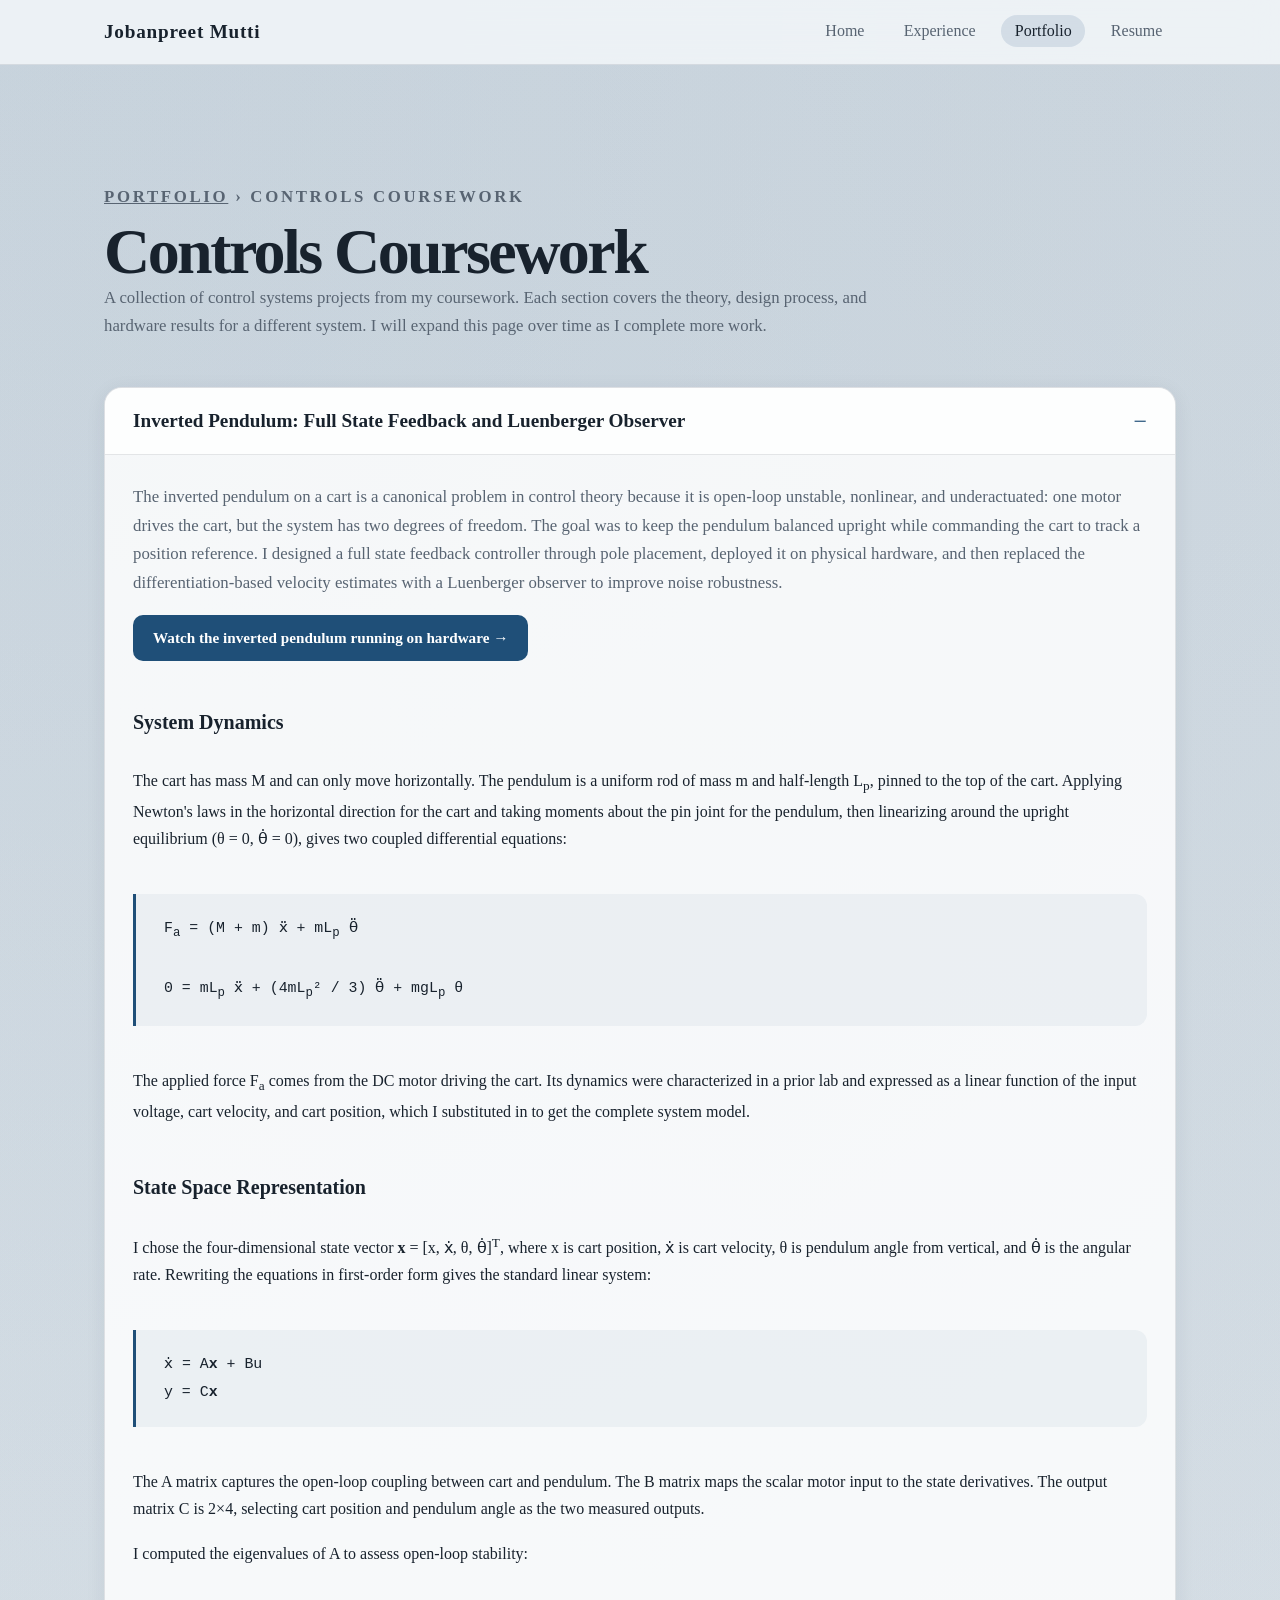
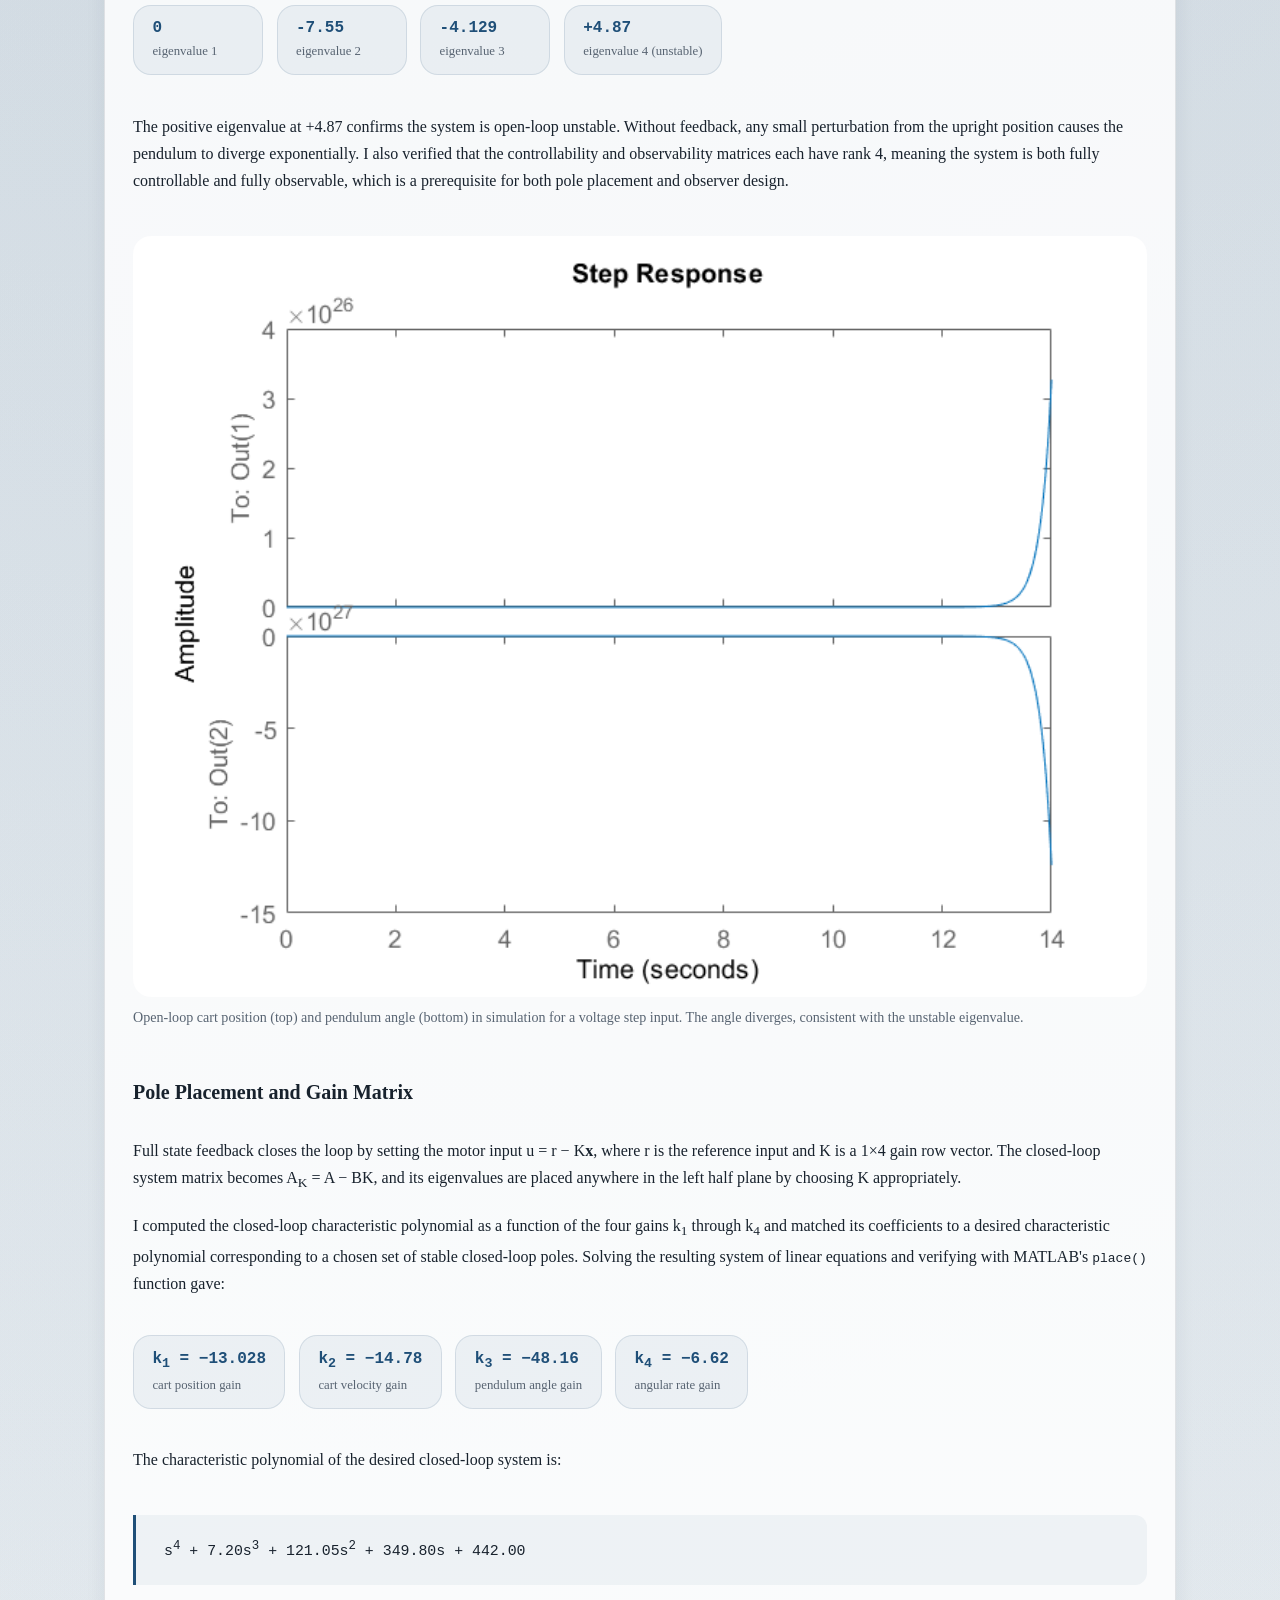
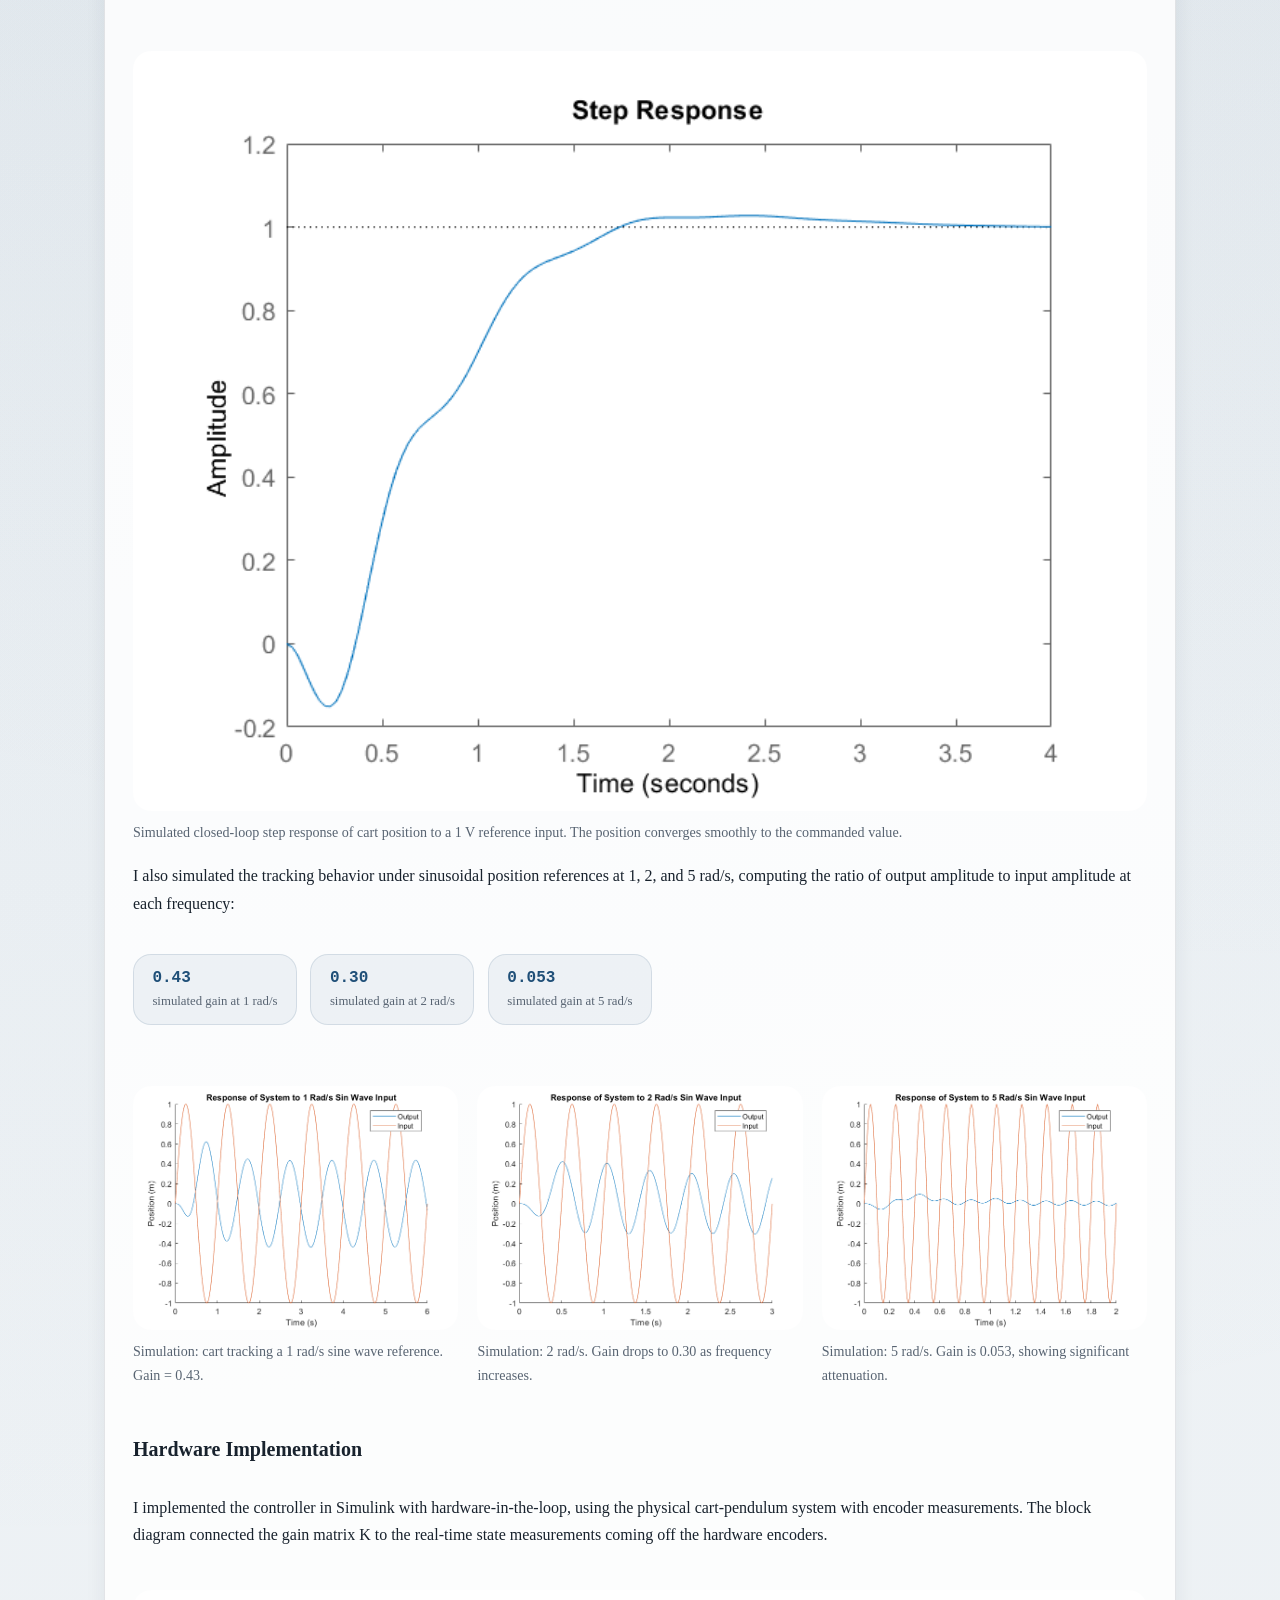
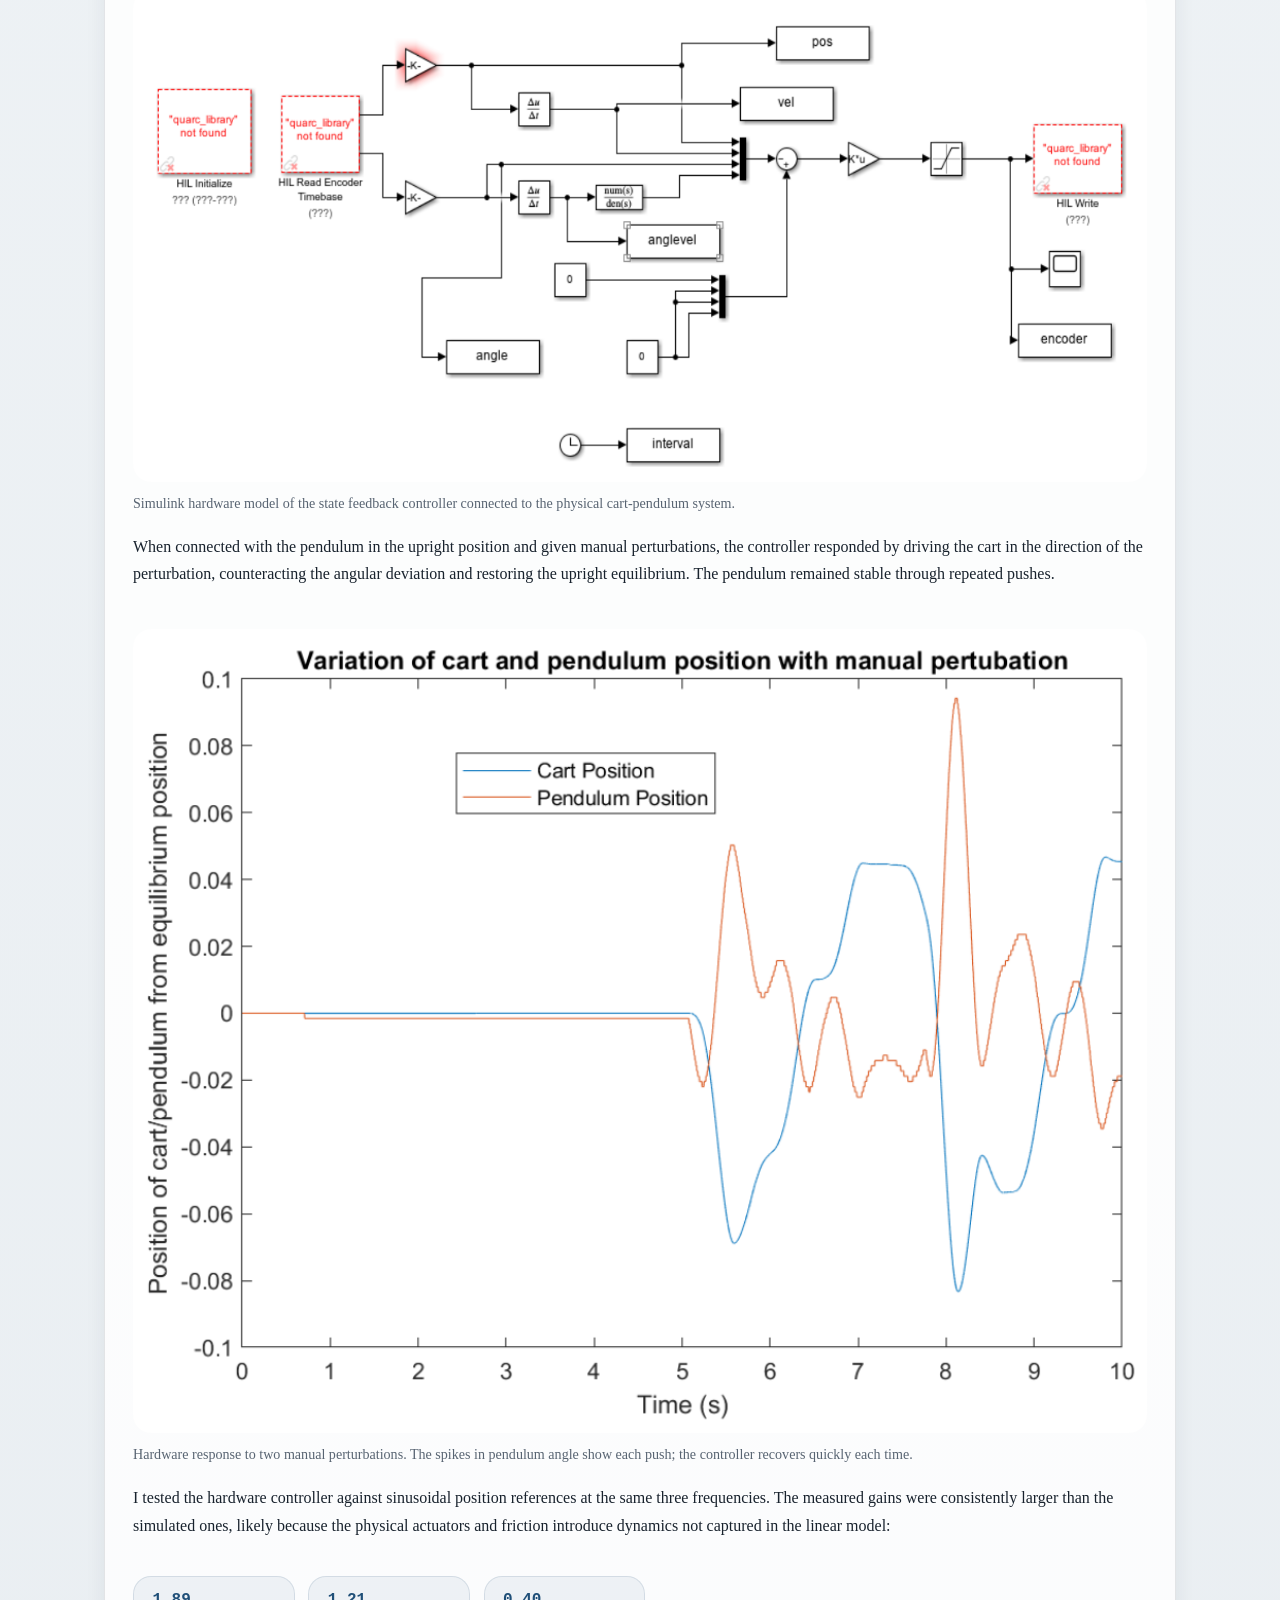
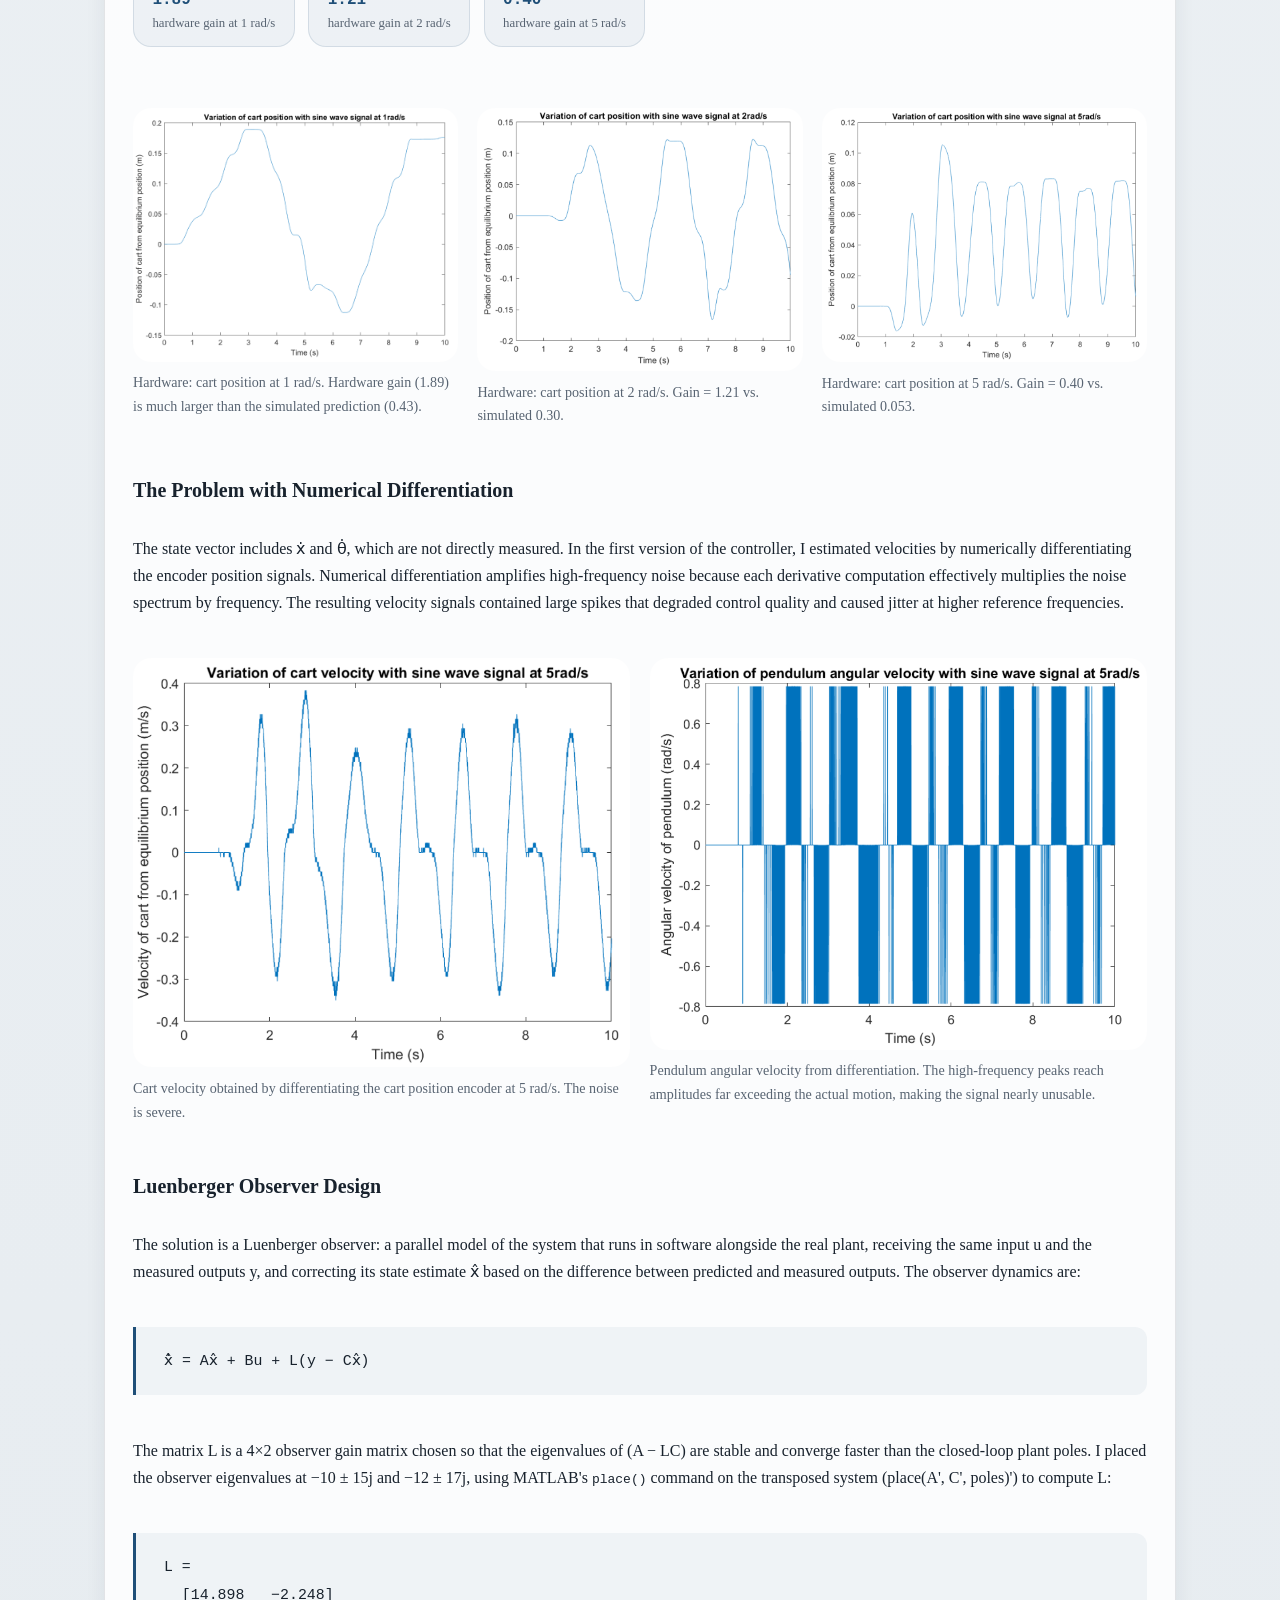
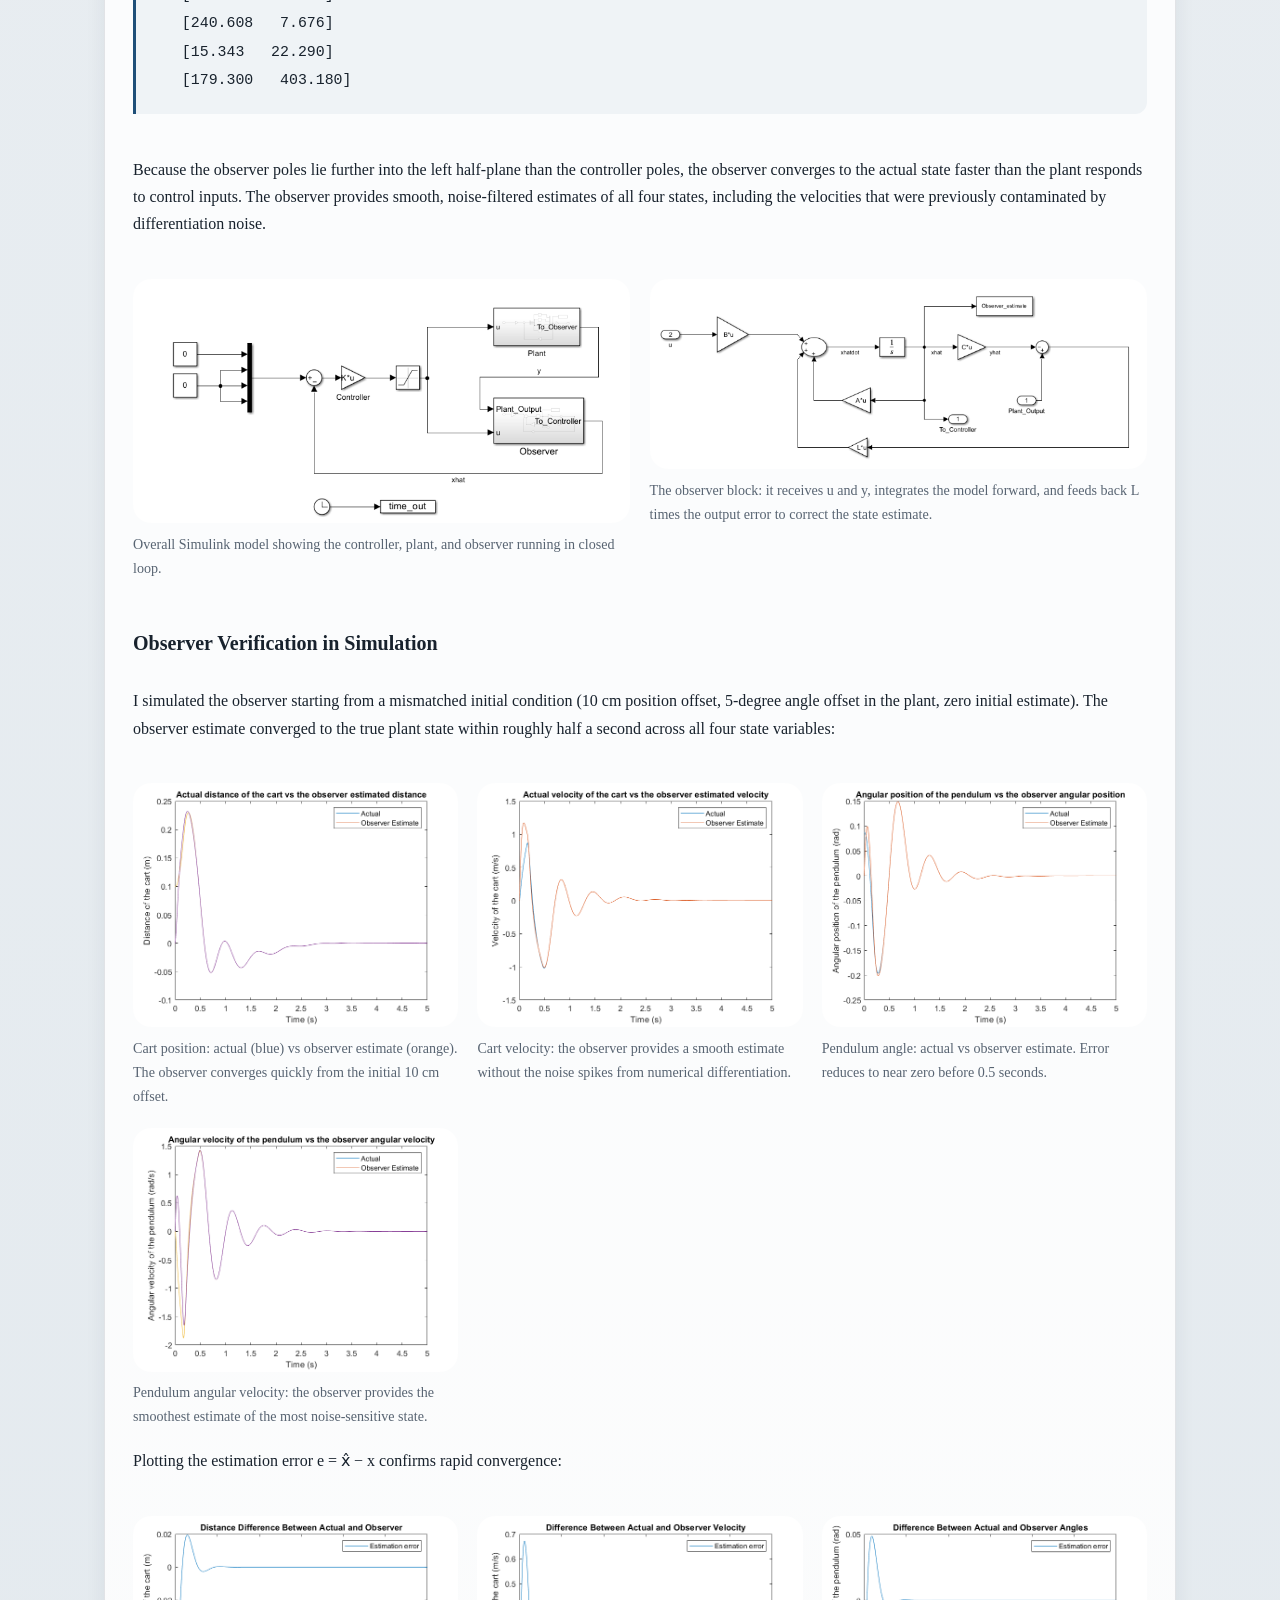
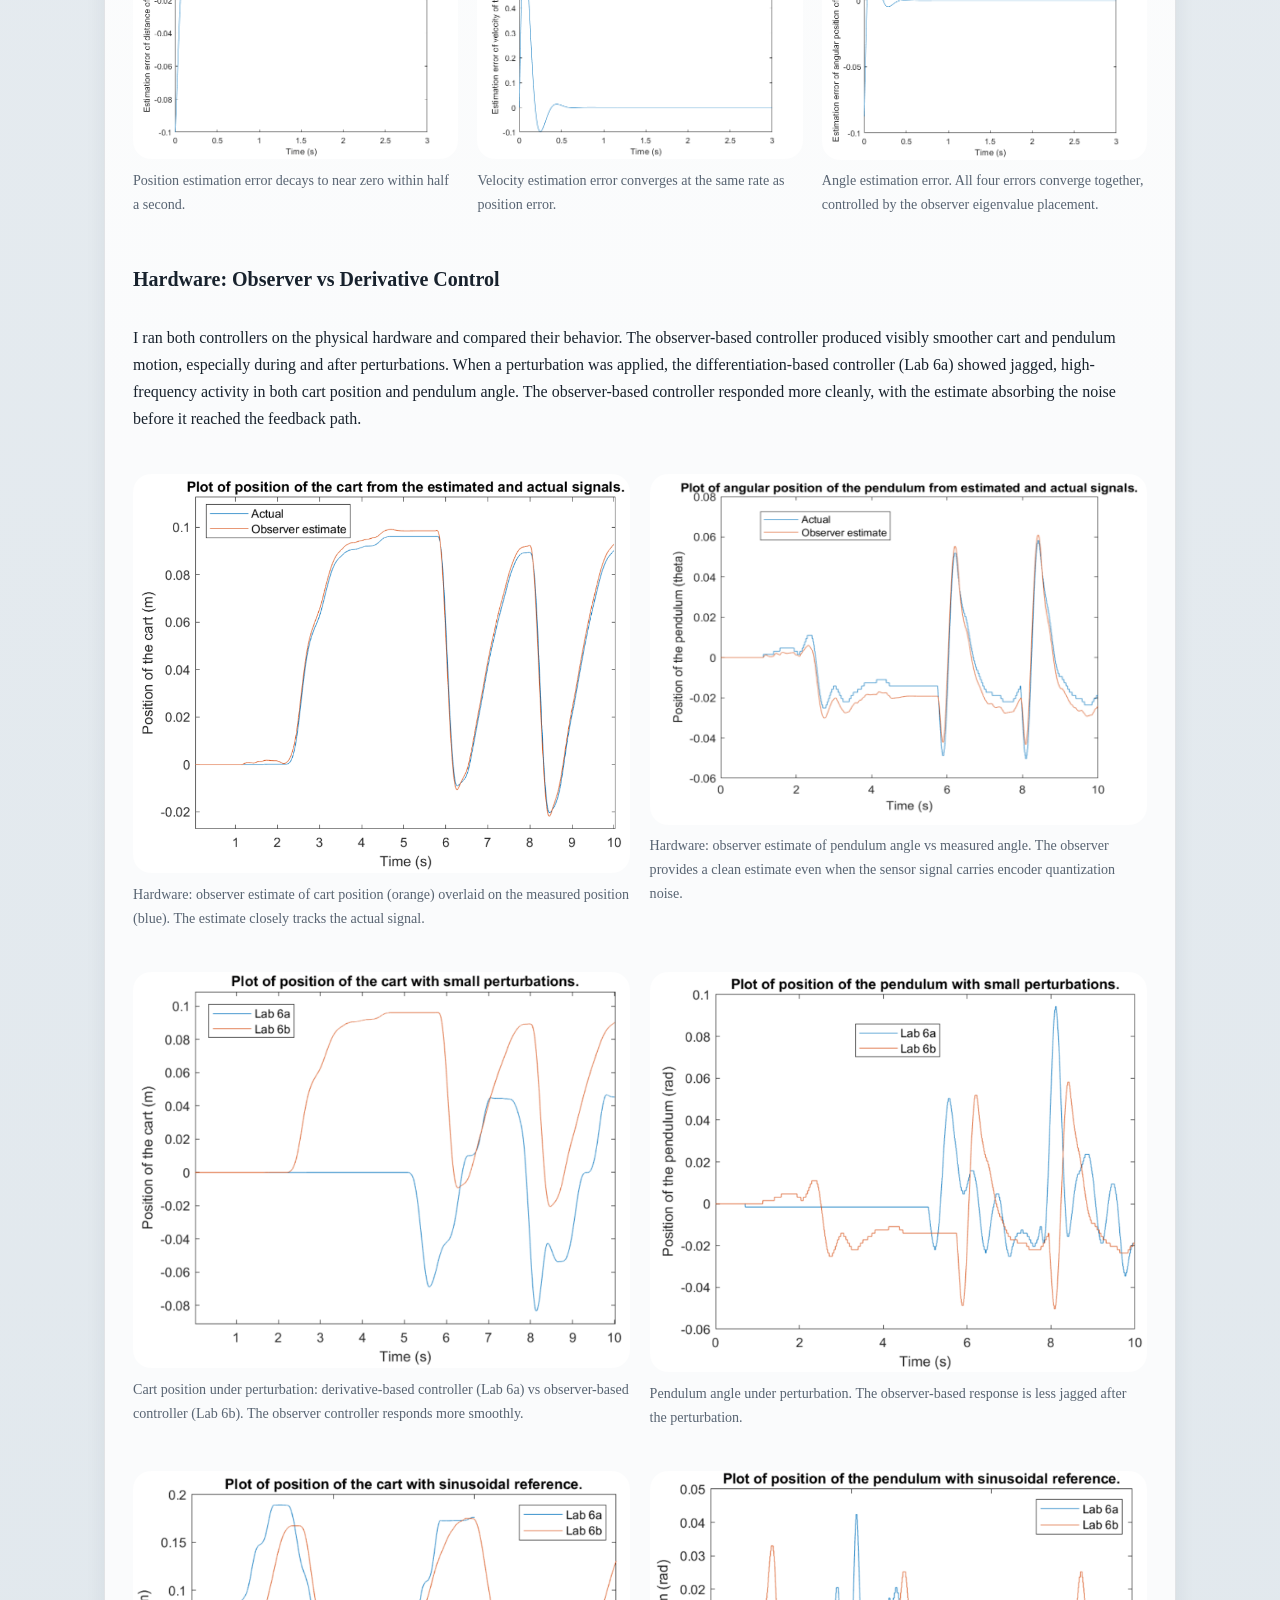
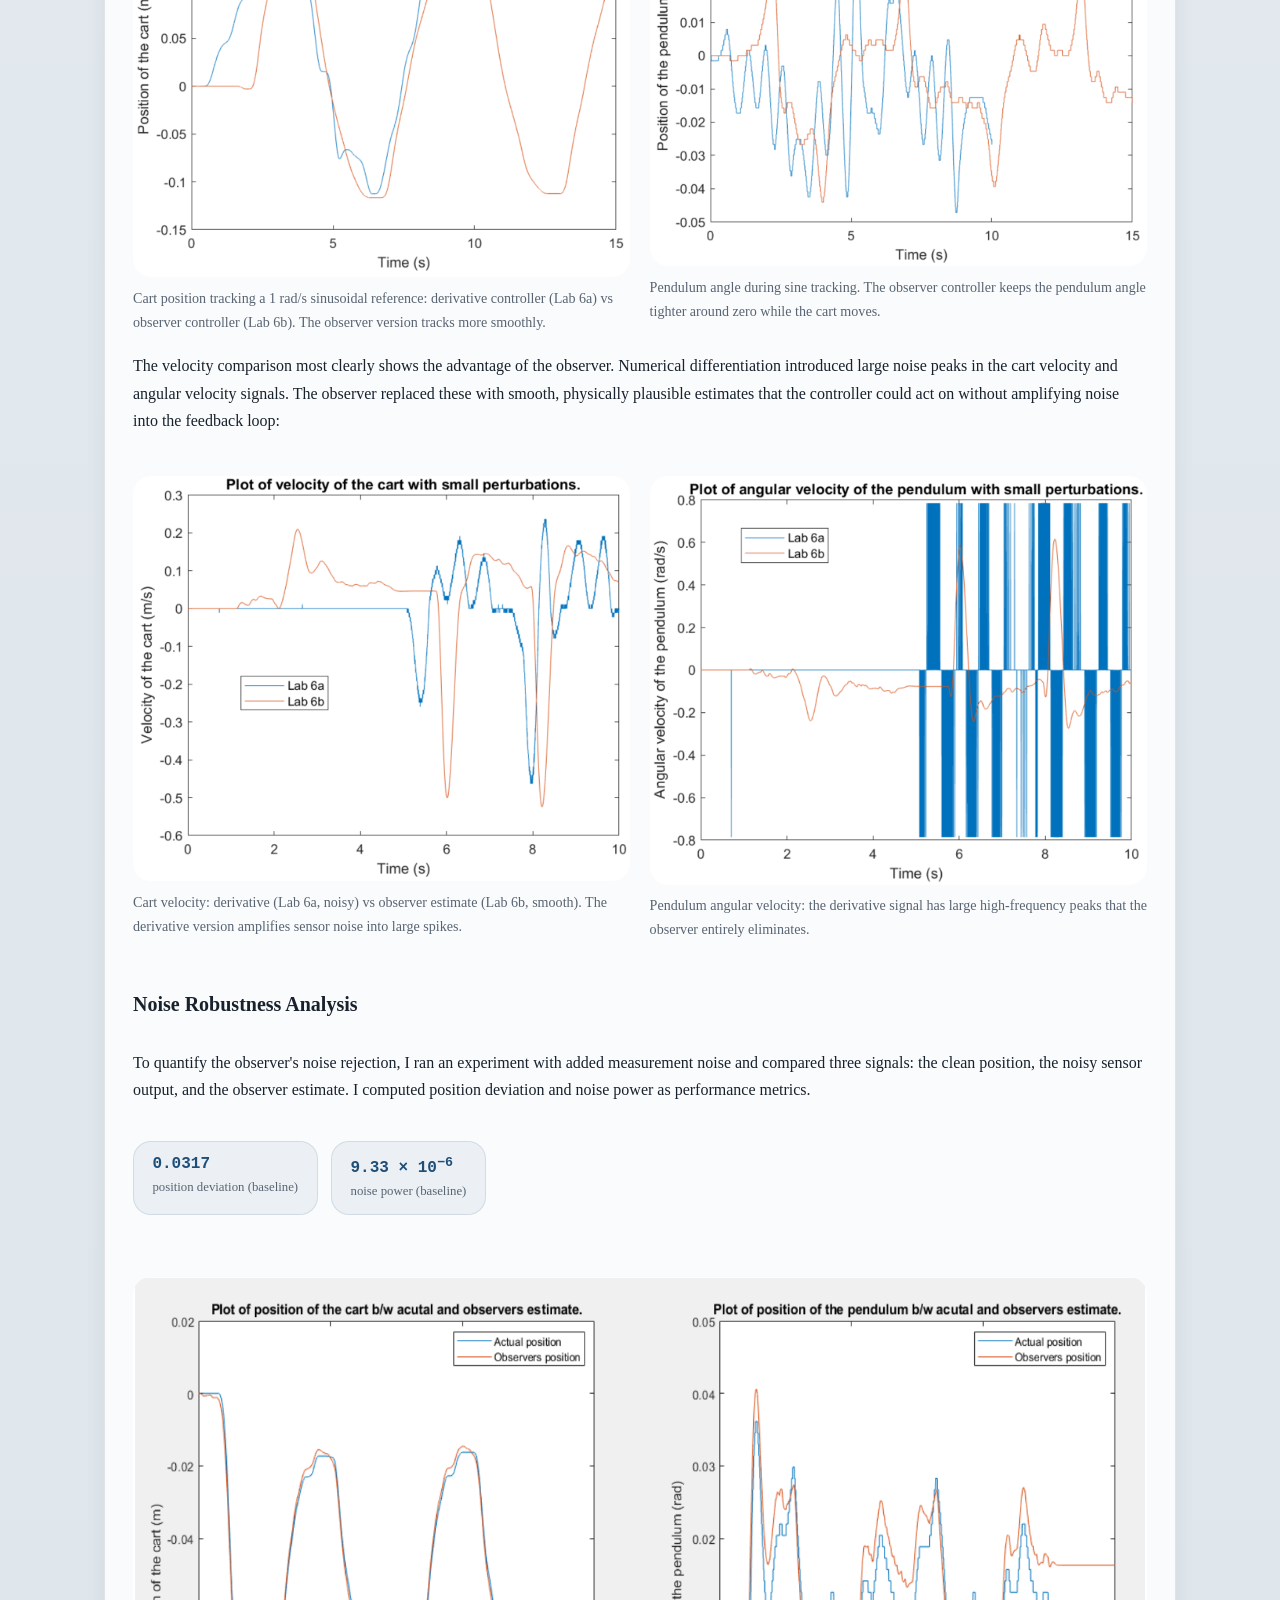
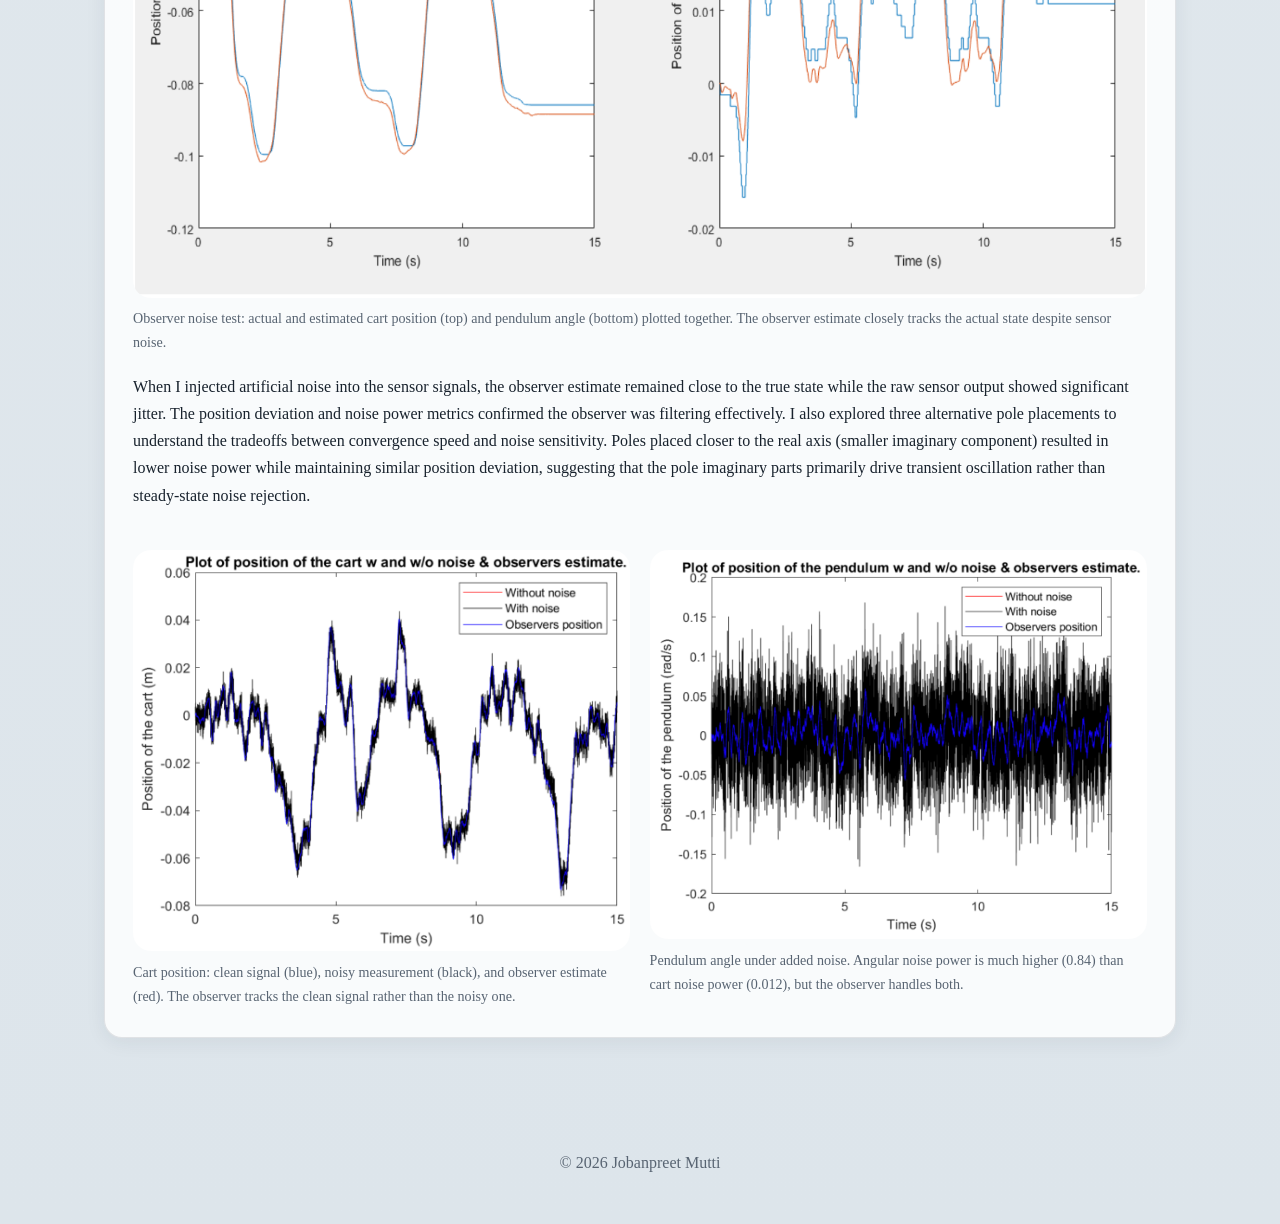
==== controls-coursework.html @ 237b9500 "Add controls coursework page with inverted pendulum full state feedback and Luenberger observer" ====
<!DOCTYPE html>
<html lang="en">
<head>
    <meta charset="UTF-8">
    <meta name="viewport" content="width=device-width, initial-scale=1.0">
    <title>Jobanpreet Mutti | Controls Coursework</title>
    <link rel="stylesheet" href="style.css">
</head>
<body>
    <header class="site-header">
        <div class="nav-container">
            <a href="index.html" class="logo">Jobanpreet Mutti</a>
            <nav aria-label="Primary navigation">
                <ul class="nav-links">
                    <li><a href="index.html">Home</a></li>
                    <li><a href="experience.html">Experience</a></li>
                    <li><a href="portfolio.html" class="active">Portfolio</a></li>
                    <li><a href="resume.html">Resume</a></li>
                </ul>
            </nav>
        </div>
    </header>

    <main class="page-shell">
        <section class="page-intro">
            <p class="eyebrow"><a href="portfolio.html">Portfolio</a> &rsaquo; Controls Coursework</p>
            <h1>Controls Coursework</h1>
            <p>
                A collection of control systems projects from my coursework. Each section covers the theory, design process, and hardware results for a different system. I will expand this page over time as I complete more work.
            </p>
        </section>

        <div class="course-sections">

            <!-- ═══════════════════════════════════════════════════════════
                 INVERTED PENDULUM
            ═══════════════════════════════════════════════════════════ -->
            <details class="course-section" open>
                <summary>
                    <span>Inverted Pendulum: Full State Feedback and Luenberger Observer</span>
                </summary>
                <div class="course-section-body">

                    <p class="course-intro-text">
                        The inverted pendulum on a cart is a canonical problem in control theory because it is open-loop unstable, nonlinear, and underactuated: one motor drives the cart, but the system has two degrees of freedom. The goal was to keep the pendulum balanced upright while commanding the cart to track a position reference. I designed a full state feedback controller through pole placement, deployed it on physical hardware, and then replaced the differentiation-based velocity estimates with a Luenberger observer to improve noise robustness.
                    </p>

                    <a class="course-video-link" href="https://drive.google.com/file/d/1B-WVJoHYByL-YEHKXkV_KxiFaJQDfcd2/view?usp=sharing" target="_blank" rel="noreferrer">
                        Watch the inverted pendulum running on hardware &rarr;
                    </a>

                    <!-- ─── SECTION 1: SYSTEM DYNAMICS ─── -->
                    <h3 class="subsection-h3">System Dynamics</h3>
                    <p>
                        The cart has mass M and can only move horizontally. The pendulum is a uniform rod of mass m and half-length L<sub>p</sub>, pinned to the top of the cart. Applying Newton's laws in the horizontal direction for the cart and taking moments about the pin joint for the pendulum, then linearizing around the upright equilibrium (&theta; = 0, &theta;&#775; = 0), gives two coupled differential equations:
                    </p>
                    <div class="equation-block">
                        F<sub>a</sub> = (M + m) ẍ + mL<sub>p</sub> &theta;&#776;<br><br>
                        0 = mL<sub>p</sub> ẍ + (4mL<sub>p</sub>² / 3) &theta;&#776; + mgL<sub>p</sub> &theta;
                    </div>
                    <p>
                        The applied force F<sub>a</sub> comes from the DC motor driving the cart. Its dynamics were characterized in a prior lab and expressed as a linear function of the input voltage, cart velocity, and cart position, which I substituted in to get the complete system model.
                    </p>

                    <!-- ─── SECTION 2: STATE SPACE ─── -->
                    <h3 class="subsection-h3">State Space Representation</h3>
                    <p>
                        I chose the four-dimensional state vector <strong>x</strong> = [x, ẋ, &theta;, &theta;&#775;]<sup>T</sup>, where x is cart position, ẋ is cart velocity, &theta; is pendulum angle from vertical, and &theta;&#775; is the angular rate. Rewriting the equations in first-order form gives the standard linear system:
                    </p>
                    <div class="equation-block">
                        ẋ = A<strong>x</strong> + Bu<br>
                        y = C<strong>x</strong>
                    </div>
                    <p>
                        The A matrix captures the open-loop coupling between cart and pendulum. The B matrix maps the scalar motor input to the state derivatives. The output matrix C is 2&times;4, selecting cart position and pendulum angle as the two measured outputs.
                    </p>
                    <p>
                        I computed the eigenvalues of A to assess open-loop stability:
                    </p>
                    <div class="stat-row">
                        <div class="stat-pill">
                            <span class="pill-number">0</span>
                            <span class="pill-label">eigenvalue 1</span>
                        </div>
                        <div class="stat-pill">
                            <span class="pill-number">-7.55</span>
                            <span class="pill-label">eigenvalue 2</span>
                        </div>
                        <div class="stat-pill">
                            <span class="pill-number">-4.129</span>
                            <span class="pill-label">eigenvalue 3</span>
                        </div>
                        <div class="stat-pill">
                            <span class="pill-number">+4.87</span>
                            <span class="pill-label">eigenvalue 4 (unstable)</span>
                        </div>
                    </div>
                    <p>
                        The positive eigenvalue at +4.87 confirms the system is open-loop unstable. Without feedback, any small perturbation from the upright position causes the pendulum to diverge exponentially. I also verified that the controllability and observability matrices each have rank 4, meaning the system is both fully controllable and fully observable, which is a prerequisite for both pole placement and observer design.
                    </p>

                    <!-- Simulation: step response -->
                    <div class="figure-grid" style="grid-template-columns: 1fr;">
                        <div class="inline-figure">
                            <img src="assets/controls%20coursework/pendulum-step-response.png" alt="Cart position and pendulum angle response to a voltage step input">
                            <p class="figure-caption">Open-loop cart position (top) and pendulum angle (bottom) in simulation for a voltage step input. The angle diverges, consistent with the unstable eigenvalue.</p>
                        </div>
                    </div>

                    <!-- ─── SECTION 3: POLE PLACEMENT ─── -->
                    <h3 class="subsection-h3">Pole Placement and Gain Matrix</h3>
                    <p>
                        Full state feedback closes the loop by setting the motor input u = r &minus; K<strong>x</strong>, where r is the reference input and K is a 1&times;4 gain row vector. The closed-loop system matrix becomes A<sub>K</sub> = A &minus; BK, and its eigenvalues are placed anywhere in the left half plane by choosing K appropriately.
                    </p>
                    <p>
                        I computed the closed-loop characteristic polynomial as a function of the four gains k<sub>1</sub> through k<sub>4</sub> and matched its coefficients to a desired characteristic polynomial corresponding to a chosen set of stable closed-loop poles. Solving the resulting system of linear equations and verifying with MATLAB's <code>place()</code> function gave:
                    </p>
                    <div class="stat-row">
                        <div class="stat-pill">
                            <span class="pill-number">k<sub>1</sub> = &minus;13.028</span>
                            <span class="pill-label">cart position gain</span>
                        </div>
                        <div class="stat-pill">
                            <span class="pill-number">k<sub>2</sub> = &minus;14.78</span>
                            <span class="pill-label">cart velocity gain</span>
                        </div>
                        <div class="stat-pill">
                            <span class="pill-number">k<sub>3</sub> = &minus;48.16</span>
                            <span class="pill-label">pendulum angle gain</span>
                        </div>
                        <div class="stat-pill">
                            <span class="pill-number">k<sub>4</sub> = &minus;6.62</span>
                            <span class="pill-label">angular rate gain</span>
                        </div>
                    </div>
                    <p>
                        The characteristic polynomial of the desired closed-loop system is:
                    </p>
                    <div class="equation-block">
                        s<sup>4</sup> + 7.20s<sup>3</sup> + 121.05s<sup>2</sup> + 349.80s + 442.00
                    </div>

                    <!-- Simulation: unit step and sine wave -->
                    <div class="figure-grid" style="grid-template-columns: 1fr;">
                        <div class="inline-figure">
                            <img src="assets/controls%20coursework/pendulum-unit-step-response.png" alt="Closed-loop step response of cart position">
                            <p class="figure-caption">Simulated closed-loop step response of cart position to a 1 V reference input. The position converges smoothly to the commanded value.</p>
                        </div>
                    </div>
                    <p>
                        I also simulated the tracking behavior under sinusoidal position references at 1, 2, and 5 rad/s, computing the ratio of output amplitude to input amplitude at each frequency:
                    </p>
                    <div class="stat-row">
                        <div class="stat-pill">
                            <span class="pill-number">0.43</span>
                            <span class="pill-label">simulated gain at 1 rad/s</span>
                        </div>
                        <div class="stat-pill">
                            <span class="pill-number">0.30</span>
                            <span class="pill-label">simulated gain at 2 rad/s</span>
                        </div>
                        <div class="stat-pill">
                            <span class="pill-number">0.053</span>
                            <span class="pill-label">simulated gain at 5 rad/s</span>
                        </div>
                    </div>
                    <div class="figure-grid">
                        <div class="inline-figure">
                            <img src="assets/controls%20coursework/pendulum-sim-1rad.png" alt="Simulated cart position tracking a 1 rad/s sine wave">
                            <p class="figure-caption">Simulation: cart tracking a 1 rad/s sine wave reference. Gain = 0.43.</p>
                        </div>
                        <div class="inline-figure">
                            <img src="assets/controls%20coursework/pendulum-sim-2rad.png" alt="Simulated cart position tracking a 2 rad/s sine wave">
                            <p class="figure-caption">Simulation: 2 rad/s. Gain drops to 0.30 as frequency increases.</p>
                        </div>
                        <div class="inline-figure">
                            <img src="assets/controls%20coursework/pendulum-sim-5rad.png" alt="Simulated cart position tracking a 5 rad/s sine wave">
                            <p class="figure-caption">Simulation: 5 rad/s. Gain is 0.053, showing significant attenuation.</p>
                        </div>
                    </div>

                    <!-- ─── SECTION 4: HARDWARE ─── -->
                    <h3 class="subsection-h3">Hardware Implementation</h3>
                    <p>
                        I implemented the controller in Simulink with hardware-in-the-loop, using the physical cart-pendulum system with encoder measurements. The block diagram connected the gain matrix K to the real-time state measurements coming off the hardware encoders.
                    </p>
                    <div class="figure-grid" style="grid-template-columns: 1fr;">
                        <div class="inline-figure">
                            <img src="assets/controls%20coursework/pendulum-simulink-model.png" alt="Simulink hardware model of the full state feedback controller">
                            <p class="figure-caption">Simulink hardware model of the state feedback controller connected to the physical cart-pendulum system.</p>
                        </div>
                    </div>
                    <p>
                        When connected with the pendulum in the upright position and given manual perturbations, the controller responded by driving the cart in the direction of the perturbation, counteracting the angular deviation and restoring the upright equilibrium. The pendulum remained stable through repeated pushes.
                    </p>
                    <div class="figure-grid" style="grid-template-columns: 1fr;">
                        <div class="inline-figure">
                            <img src="assets/controls%20coursework/pendulum-hw-perturbation.png" alt="Cart position and pendulum angle with manual perturbations on hardware">
                            <p class="figure-caption">Hardware response to two manual perturbations. The spikes in pendulum angle show each push; the controller recovers quickly each time.</p>
                        </div>
                    </div>

                    <p>
                        I tested the hardware controller against sinusoidal position references at the same three frequencies. The measured gains were consistently larger than the simulated ones, likely because the physical actuators and friction introduce dynamics not captured in the linear model:
                    </p>
                    <div class="stat-row">
                        <div class="stat-pill">
                            <span class="pill-number">1.89</span>
                            <span class="pill-label">hardware gain at 1 rad/s</span>
                        </div>
                        <div class="stat-pill">
                            <span class="pill-number">1.21</span>
                            <span class="pill-label">hardware gain at 2 rad/s</span>
                        </div>
                        <div class="stat-pill">
                            <span class="pill-number">0.40</span>
                            <span class="pill-label">hardware gain at 5 rad/s</span>
                        </div>
                    </div>
                    <div class="figure-grid">
                        <div class="inline-figure">
                            <img src="assets/controls%20coursework/pendulum-hw-1rad-cart.png" alt="Hardware cart position tracking 1 rad/s sine wave">
                            <p class="figure-caption">Hardware: cart position at 1 rad/s. Hardware gain (1.89) is much larger than the simulated prediction (0.43).</p>
                        </div>
                        <div class="inline-figure">
                            <img src="assets/controls%20coursework/pendulum-hw-2rad-cart.png" alt="Hardware cart position tracking 2 rad/s sine wave">
                            <p class="figure-caption">Hardware: cart position at 2 rad/s. Gain = 1.21 vs. simulated 0.30.</p>
                        </div>
                        <div class="inline-figure">
                            <img src="assets/controls%20coursework/pendulum-hw-5rad-cart.png" alt="Hardware cart position tracking 5 rad/s sine wave">
                            <p class="figure-caption">Hardware: cart position at 5 rad/s. Gain = 0.40 vs. simulated 0.053.</p>
                        </div>
                    </div>

                    <!-- ─── SECTION 5: DIFFERENTIATION PROBLEM ─── -->
                    <h3 class="subsection-h3">The Problem with Numerical Differentiation</h3>
                    <p>
                        The state vector includes ẋ and &theta;&#775;, which are not directly measured. In the first version of the controller, I estimated velocities by numerically differentiating the encoder position signals. Numerical differentiation amplifies high-frequency noise because each derivative computation effectively multiplies the noise spectrum by frequency. The resulting velocity signals contained large spikes that degraded control quality and caused jitter at higher reference frequencies.
                    </p>
                    <div class="figure-grid">
                        <div class="inline-figure">
                            <img src="assets/controls%20coursework/pendulum-diff-velocity.png" alt="Cart velocity obtained by numerical differentiation at 5 rad/s">
                            <p class="figure-caption">Cart velocity obtained by differentiating the cart position encoder at 5 rad/s. The noise is severe.</p>
                        </div>
                        <div class="inline-figure">
                            <img src="assets/controls%20coursework/pendulum-diff-angvel.png" alt="Pendulum angular velocity obtained by numerical differentiation at 5 rad/s">
                            <p class="figure-caption">Pendulum angular velocity from differentiation. The high-frequency peaks reach amplitudes far exceeding the actual motion, making the signal nearly unusable.</p>
                        </div>
                    </div>

                    <!-- ─── SECTION 6: OBSERVER DESIGN ─── -->
                    <h3 class="subsection-h3">Luenberger Observer Design</h3>
                    <p>
                        The solution is a Luenberger observer: a parallel model of the system that runs in software alongside the real plant, receiving the same input u and the measured outputs y, and correcting its state estimate x&#770; based on the difference between predicted and measured outputs. The observer dynamics are:
                    </p>
                    <div class="equation-block">
                        x&#770;&#775; = Ax&#770; + Bu + L(y &minus; Cx&#770;)
                    </div>
                    <p>
                        The matrix L is a 4&times;2 observer gain matrix chosen so that the eigenvalues of (A &minus; LC) are stable and converge faster than the closed-loop plant poles. I placed the observer eigenvalues at &minus;10 &plusmn; 15j and &minus;12 &plusmn; 17j, using MATLAB's <code>place()</code> command on the transposed system (place(A', C', poles)') to compute L:
                    </p>
                    <div class="equation-block">
                        L = <br>
                        &nbsp;&nbsp;[14.898 &nbsp;&nbsp;&minus;2.248]<br>
                        &nbsp;&nbsp;[240.608 &nbsp; 7.676]<br>
                        &nbsp;&nbsp;[15.343 &nbsp; 22.290]<br>
                        &nbsp;&nbsp;[179.300 &nbsp; 403.180]
                    </div>
                    <p>
                        Because the observer poles lie further into the left half-plane than the controller poles, the observer converges to the actual state faster than the plant responds to control inputs. The observer provides smooth, noise-filtered estimates of all four states, including the velocities that were previously contaminated by differentiation noise.
                    </p>

                    <!-- Simulink observer models -->
                    <div class="figure-grid">
                        <div class="inline-figure">
                            <img src="assets/controls%20coursework/observer-simulink-overall.png" alt="Overall Simulink model with controller, plant, and observer">
                            <p class="figure-caption">Overall Simulink model showing the controller, plant, and observer running in closed loop.</p>
                        </div>
                        <div class="inline-figure">
                            <img src="assets/controls%20coursework/observer-simulink-block.png" alt="Simulink observer block internals">
                            <p class="figure-caption">The observer block: it receives u and y, integrates the model forward, and feeds back L times the output error to correct the state estimate.</p>
                        </div>
                    </div>

                    <!-- ─── SECTION 7: SIMULATION VERIFICATION ─── -->
                    <h3 class="subsection-h3">Observer Verification in Simulation</h3>
                    <p>
                        I simulated the observer starting from a mismatched initial condition (10 cm position offset, 5-degree angle offset in the plant, zero initial estimate). The observer estimate converged to the true plant state within roughly half a second across all four state variables:
                    </p>
                    <div class="figure-grid">
                        <div class="inline-figure">
                            <img src="assets/controls%20coursework/observer-sim-cart-pos.png" alt="Simulated cart position: actual vs observer estimate">
                            <p class="figure-caption">Cart position: actual (blue) vs observer estimate (orange). The observer converges quickly from the initial 10 cm offset.</p>
                        </div>
                        <div class="inline-figure">
                            <img src="assets/controls%20coursework/observer-sim-cart-vel.png" alt="Simulated cart velocity: actual vs observer estimate">
                            <p class="figure-caption">Cart velocity: the observer provides a smooth estimate without the noise spikes from numerical differentiation.</p>
                        </div>
                        <div class="inline-figure">
                            <img src="assets/controls%20coursework/observer-sim-pendulum-angle.png" alt="Simulated pendulum angle: actual vs observer estimate">
                            <p class="figure-caption">Pendulum angle: actual vs observer estimate. Error reduces to near zero before 0.5 seconds.</p>
                        </div>
                        <div class="inline-figure">
                            <img src="assets/controls%20coursework/observer-sim-pendulum-angvel.png" alt="Simulated pendulum angular velocity: actual vs observer estimate">
                            <p class="figure-caption">Pendulum angular velocity: the observer provides the smoothest estimate of the most noise-sensitive state.</p>
                        </div>
                    </div>
                    <p>
                        Plotting the estimation error e = x&#770; &minus; x confirms rapid convergence:
                    </p>
                    <div class="figure-grid">
                        <div class="inline-figure">
                            <img src="assets/controls%20coursework/observer-error-pos.png" alt="Observer position estimation error over time">
                            <p class="figure-caption">Position estimation error decays to near zero within half a second.</p>
                        </div>
                        <div class="inline-figure">
                            <img src="assets/controls%20coursework/observer-error-vel.png" alt="Observer velocity estimation error over time">
                            <p class="figure-caption">Velocity estimation error converges at the same rate as position error.</p>
                        </div>
                        <div class="inline-figure">
                            <img src="assets/controls%20coursework/observer-error-angle.png" alt="Observer angle estimation error over time">
                            <p class="figure-caption">Angle estimation error. All four errors converge together, controlled by the observer eigenvalue placement.</p>
                        </div>
                    </div>

                    <!-- ─── SECTION 8: HARDWARE COMPARISON ─── -->
                    <h3 class="subsection-h3">Hardware: Observer vs Derivative Control</h3>
                    <p>
                        I ran both controllers on the physical hardware and compared their behavior. The observer-based controller produced visibly smoother cart and pendulum motion, especially during and after perturbations. When a perturbation was applied, the differentiation-based controller (Lab 6a) showed jagged, high-frequency activity in both cart position and pendulum angle. The observer-based controller responded more cleanly, with the estimate absorbing the noise before it reached the feedback path.
                    </p>
                    <div class="figure-grid">
                        <div class="inline-figure">
                            <img src="assets/controls%20coursework/observer-hw-cart-pos.png" alt="Hardware: estimated vs actual cart position from observer">
                            <p class="figure-caption">Hardware: observer estimate of cart position (orange) overlaid on the measured position (blue). The estimate closely tracks the actual signal.</p>
                        </div>
                        <div class="inline-figure">
                            <img src="assets/controls%20coursework/observer-hw-pendulum-angle.png" alt="Hardware: estimated vs actual pendulum angle from observer">
                            <p class="figure-caption">Hardware: observer estimate of pendulum angle vs measured angle. The observer provides a clean estimate even when the sensor signal carries encoder quantization noise.</p>
                        </div>
                    </div>
                    <div class="figure-grid">
                        <div class="inline-figure">
                            <img src="assets/controls%20coursework/observer-compare-perturb-cart.png" alt="Cart position: Lab 6a vs Lab 6b under perturbation">
                            <p class="figure-caption">Cart position under perturbation: derivative-based controller (Lab 6a) vs observer-based controller (Lab 6b). The observer controller responds more smoothly.</p>
                        </div>
                        <div class="inline-figure">
                            <img src="assets/controls%20coursework/observer-compare-perturb-pendulum.png" alt="Pendulum angle: Lab 6a vs Lab 6b under perturbation">
                            <p class="figure-caption">Pendulum angle under perturbation. The observer-based response is less jagged after the perturbation.</p>
                        </div>
                    </div>
                    <div class="figure-grid">
                        <div class="inline-figure">
                            <img src="assets/controls%20coursework/observer-compare-sine-cart.png" alt="Cart position tracking a 1 rad/s sine wave: derivative vs observer controller">
                            <p class="figure-caption">Cart position tracking a 1 rad/s sinusoidal reference: derivative controller (Lab 6a) vs observer controller (Lab 6b). The observer version tracks more smoothly.</p>
                        </div>
                        <div class="inline-figure">
                            <img src="assets/controls%20coursework/observer-compare-sine-pendulum.png" alt="Pendulum angle during 1 rad/s sine tracking: derivative vs observer controller">
                            <p class="figure-caption">Pendulum angle during sine tracking. The observer controller keeps the pendulum angle tighter around zero while the cart moves.</p>
                        </div>
                    </div>

                    <!-- Velocity comparison -->
                    <p>
                        The velocity comparison most clearly shows the advantage of the observer. Numerical differentiation introduced large noise peaks in the cart velocity and angular velocity signals. The observer replaced these with smooth, physically plausible estimates that the controller could act on without amplifying noise into the feedback loop:
                    </p>
                    <div class="figure-grid">
                        <div class="inline-figure">
                            <img src="assets/controls%20coursework/observer-vel-compare-cart.png" alt="Cart velocity: numerical differentiation vs observer estimate">
                            <p class="figure-caption">Cart velocity: derivative (Lab 6a, noisy) vs observer estimate (Lab 6b, smooth). The derivative version amplifies sensor noise into large spikes.</p>
                        </div>
                        <div class="inline-figure">
                            <img src="assets/controls%20coursework/observer-vel-compare-pendulum.png" alt="Pendulum angular velocity: numerical differentiation vs observer estimate">
                            <p class="figure-caption">Pendulum angular velocity: the derivative signal has large high-frequency peaks that the observer entirely eliminates.</p>
                        </div>
                    </div>

                    <!-- ─── SECTION 9: NOISE ANALYSIS ─── -->
                    <h3 class="subsection-h3">Noise Robustness Analysis</h3>
                    <p>
                        To quantify the observer's noise rejection, I ran an experiment with added measurement noise and compared three signals: the clean position, the noisy sensor output, and the observer estimate. I computed position deviation and noise power as performance metrics.
                    </p>
                    <div class="stat-row">
                        <div class="stat-pill">
                            <span class="pill-number">0.0317</span>
                            <span class="pill-label">position deviation (baseline)</span>
                        </div>
                        <div class="stat-pill">
                            <span class="pill-number">9.33 &times; 10<sup>&minus;6</sup></span>
                            <span class="pill-label">noise power (baseline)</span>
                        </div>
                    </div>
                    <div class="figure-grid" style="grid-template-columns: 1fr;">
                        <div class="inline-figure">
                            <img src="assets/controls%20coursework/observer-noise-tracking.png" alt="Observer tracking: actual and estimated cart position and pendulum angle over time">
                            <p class="figure-caption">Observer noise test: actual and estimated cart position (top) and pendulum angle (bottom) plotted together. The observer estimate closely tracks the actual state despite sensor noise.</p>
                        </div>
                    </div>
                    <p>
                        When I injected artificial noise into the sensor signals, the observer estimate remained close to the true state while the raw sensor output showed significant jitter. The position deviation and noise power metrics confirmed the observer was filtering effectively. I also explored three alternative pole placements to understand the tradeoffs between convergence speed and noise sensitivity. Poles placed closer to the real axis (smaller imaginary component) resulted in lower noise power while maintaining similar position deviation, suggesting that the pole imaginary parts primarily drive transient oscillation rather than steady-state noise rejection.
                    </p>
                    <div class="figure-grid">
                        <div class="inline-figure">
                            <img src="assets/controls%20coursework/observer-noise-cart.png" alt="Cart position: without noise, with noise, and observer estimate">
                            <p class="figure-caption">Cart position: clean signal (blue), noisy measurement (black), and observer estimate (red). The observer tracks the clean signal rather than the noisy one.</p>
                        </div>
                        <div class="inline-figure">
                            <img src="assets/controls%20coursework/observer-noise-pendulum.png" alt="Pendulum angle: without noise, with noise, and observer estimate">
                            <p class="figure-caption">Pendulum angle under added noise. Angular noise power is much higher (0.84) than cart noise power (0.012), but the observer handles both.</p>
                        </div>
                    </div>

                </div>
            </details>

        </div>
    </main>

    <footer class="site-footer">
        <p>&copy; 2026 Jobanpreet Mutti</p>
    </footer>
</body>
</html>
---- style.css ----
:root {
    --bg: #e8edf1;
    --surface: rgba(255, 255, 255, 0.82);
    --surface-strong: #fdfefe;
    --ink: #18222d;
    --muted: #586472;
    --line: rgba(24, 34, 45, 0.11);
    --accent: #1f4f78;
    --accent-deep: #163955;
    --accent-soft: #d6e3ee;
    --shadow: 0 24px 60px rgba(27, 45, 61, 0.12);
}

* {
    box-sizing: border-box;
    margin: 0;
    padding: 0;
}

html {
    scroll-behavior: smooth;
}

body {
    min-height: 100vh;
    color: var(--ink);
    font-family: Georgia, "Times New Roman", serif;
    line-height: 1.65;
    background:
        radial-gradient(circle at top left, rgba(31, 79, 120, 0.16), transparent 34%),
        radial-gradient(circle at top right, rgba(85, 107, 128, 0.12), transparent 30%),
        linear-gradient(180deg, #f5f8fa 0%, var(--bg) 55%, #dde5eb 100%);
}

a {
    color: inherit;
}

.site-header {
    position: sticky;
    top: 0;
    z-index: 10;
    backdrop-filter: blur(18px);
    background: rgba(245, 248, 250, 0.82);
    border-bottom: 1px solid var(--line);
}

.nav-container {
    max-width: 1120px;
    margin: 0 auto;
    padding: 1rem 1.5rem;
    display: flex;
    justify-content: space-between;
    align-items: center;
    gap: 1rem;
}

.logo {
    text-decoration: none;
    font-size: 1.2rem;
    font-weight: 700;
    letter-spacing: 0.04em;
}

.nav-links {
    list-style: none;
    display: flex;
    flex-wrap: wrap;
    justify-content: flex-end;
    gap: 0.75rem;
}

.nav-links a {
    text-decoration: none;
    color: var(--muted);
    padding: 0.45rem 0.85rem;
    border-radius: 999px;
    transition: background-color 180ms ease, color 180ms ease, transform 180ms ease;
}

.nav-links a:hover,
.nav-links a.active {
    color: var(--ink);
    background: rgba(31, 79, 120, 0.12);
    transform: translateY(-1px);
}

.page-shell {
    max-width: 1120px;
    margin: 0 auto;
    padding: 3rem 1.5rem 5rem;
}

.hero-panel,
.page-intro,
.timeline-card,
.text-card,
.resume-frame-card {
    animation: rise 700ms ease both;
}

.hero-panel {
    display: grid;
    grid-template-columns: minmax(0, 1.7fr) minmax(280px, 0.9fr);
    gap: 1.5rem;
    align-items: stretch;
}

.hero-copy,
.hero-card,
.timeline-card,
.text-card,
.resume-frame-card,
.project-card {
    background: var(--surface);
    border: 1px solid rgba(255, 255, 255, 0.45);
    border-radius: 28px;
    box-shadow: var(--shadow);
}

.hero-copy {
    padding: 3rem;
}

.hero-copy h1,
.page-intro h1 {
    font-size: clamp(2.7rem, 5vw, 5rem);
    line-height: 0.98;
    letter-spacing: -0.04em;
    margin-top: 0.65rem;
}

.hero-summary,
.page-intro p,
.text-card p,
.project-card p,
.timeline-card li,
.hero-card p {
    color: var(--muted);
    font-size: 1.05rem;
}

.hero-summary {
    max-width: 42rem;
    margin-top: 1.4rem;
}

.hero-actions {
    display: flex;
    flex-wrap: wrap;
    gap: 0.9rem;
    margin-top: 2rem;
}

.button {
    display: inline-flex;
    align-items: center;
    justify-content: center;
    border-radius: 999px;
    padding: 0.9rem 1.4rem;
    text-decoration: none;
    font-weight: 700;
    transition: transform 180ms ease, box-shadow 180ms ease, background-color 180ms ease;
}

.button:hover {
    transform: translateY(-2px);
}

.button-primary {
    background: var(--accent);
    color: #f8fbfd;
    box-shadow: 0 14px 30px rgba(31, 79, 120, 0.24);
}

.button-primary:hover {
    background: var(--accent-deep);
}

.button-secondary {
    background: rgba(255, 255, 255, 0.72);
    color: var(--ink);
    border: 1px solid var(--line);
}

.hero-card {
    padding: 2rem;
    display: flex;
    flex-direction: column;
    justify-content: space-between;
    background:
        linear-gradient(160deg, rgba(255, 255, 255, 0.9), rgba(214, 227, 238, 0.72)),
        var(--surface-strong);
}

.card-label,
.eyebrow {
    font-size: 0.83rem;
    font-weight: 700;
    letter-spacing: 0.16em;
    text-transform: uppercase;
    color: var(--accent-deep);
}

.hero-card h2 {
    font-size: 1.8rem;
    line-height: 1.1;
    margin: 0.7rem 0;
}

.hero-stat-list {
    display: grid;
    grid-template-columns: 1fr;
    gap: 0.9rem;
    margin-top: 2rem;
}

.hero-stat-list div {
    padding: 1.15rem 1rem;
    min-height: 5.0rem;
    border-radius: 20px;
    background: rgba(255, 255, 255, 0.55);
    border: 1px solid rgba(31, 36, 48, 0.08);
}

.stat-number {
    display: block;
    font-size: 1.02rem;
    font-weight: 700;
    color: var(--ink);
    line-height: 1.25;
}

.stat-label {
    display: block;
    margin-top: 0.35rem;
    font-size: 0.9rem;
    color: var(--muted);
}

.content-section,
.page-intro,
.portfolio-grid,
.resume-frame-card,
.timeline-card {
    margin-top: 2rem;
}

.section-heading {
    margin-bottom: 1rem;
}

.section-heading h2 {
    font-size: clamp(1.9rem, 3vw, 3rem);
    line-height: 1.05;
    margin-top: 0.5rem;
}

.text-card {
    padding: 2rem;
}

.text-card p + p {
    margin-top: 1rem;
}

.page-intro {
    padding: 2.4rem 0 0.5rem;
    max-width: 50rem;
}

.timeline-card {
    padding: 2rem;
}

.timeline-header {
    display: flex;
    justify-content: space-between;
    align-items: flex-start;
    gap: 1rem;
    margin-bottom: 1.2rem;
}

.role-company {
    font-size: 0.95rem;
    font-weight: 700;
    letter-spacing: 0.12em;
    text-transform: uppercase;
    color: var(--accent-deep);
}

.timeline-header h2 {
    font-size: 2rem;
    line-height: 1.1;
    margin-top: 0.35rem;
}

.role-dates {
    white-space: nowrap;
    color: var(--muted);
    font-weight: 700;
}

.detail-list {
    padding-left: 1.2rem;
}

.detail-list li + li {
    margin-top: 0.9rem;
}

.portfolio-grid {
    display: grid;
    grid-template-columns: repeat(2, minmax(0, 1fr));
    gap: 1.2rem;
}

.project-card {
    padding: 1.2rem;
    animation: rise 800ms ease both;
}

.project-link {
    display: flex;
    flex-direction: column;
    text-decoration: none;
    overflow: hidden;
    position: relative;
    z-index: 0;
    cursor: pointer;
    transition: transform 220ms ease, box-shadow 220ms ease, border-color 220ms ease, background-color 220ms ease;
}

.project-link:hover {
    transform: translateY(-8px);
    z-index: 2;
    box-shadow: 0 30px 64px rgba(27, 45, 61, 0.18);
    border-color: rgba(31, 79, 120, 0.24);
    background: rgba(255, 255, 255, 0.9);
}

.project-link:hover .project-image {
    transform: scale(1.04);
    filter: saturate(1.05) contrast(1.02);
}

.project-link:hover .project-content h2 {
    color: var(--accent);
}

.project-link:hover::after {
    opacity: 1;
    transform: translateY(0);
}

.project-link::after {
    content: "";
    position: absolute;
    inset: 0;
    border-radius: 28px;
    box-shadow: inset 0 0 0 1px rgba(31, 79, 120, 0.08);
    opacity: 0;
    transform: translateY(6px);
    transition: opacity 220ms ease, transform 220ms ease;
    pointer-events: none;
}

.project-image {
    width: 100%;
    aspect-ratio: 4 / 3;
    object-fit: cover;
    border-radius: 18px;
    display: block;
    background: #dbe4eb;
    transition: transform 260ms ease, filter 260ms ease;
}

.project-content {
    padding: 1.2rem 0.25rem 0.2rem;
}

.project-details {
    max-height: 5.8rem;
    overflow: hidden;
    transition: max-height 320ms ease;
}

.project-card-expand:hover .project-details {
    max-height: 48rem;
}

.project-details p + p {
    margin-top: 0.85rem;
}

.project-details ul {
    padding-left: 1.2rem;
    margin: 0;
}

.project-details ul li {
    margin-bottom: 0.55rem;
    line-height: 1.55;
}

.project-card h2 {
    font-size: 1.45rem;
    margin-bottom: 0.7rem;
    transition: color 220ms ease;
}

.resume-frame-card {
    padding: 1rem;
}

.feature-panel {
    margin-top: 2rem;
    display: grid;
    grid-template-columns: minmax(300px, 1.05fr) minmax(0, 1.15fr);
    gap: 1.2rem;
}

.feature-visual-card,
.feature-text-card,
.resource-card {
    background: var(--surface);
    border: 1px solid rgba(255, 255, 255, 0.45);
    border-radius: 28px;
    box-shadow: var(--shadow);
}

.feature-visual-card {
    padding: 1rem;
}

.feature-image {
    width: 100%;
    height: 100%;
    min-height: 20rem;
    object-fit: cover;
    border-radius: 20px;
    display: block;
    background: #dbe4eb;
}

.feature-text-card {
    padding: 2rem;
}

.feature-text-card h2 {
    font-size: 2rem;
    line-height: 1.08;
    margin: 0.65rem 0 1rem;
}

.feature-text-card p + p {
    margin-top: 1rem;
}

.subsection-title {
    font-size: 1.25rem;
    line-height: 1.15;
    margin-top: 1.35rem;
    margin-bottom: 0.85rem;
}

.resource-grid {
    margin-top: 1.25rem;
    display: grid;
    grid-template-columns: repeat(2, minmax(0, 1fr));
    gap: 1.2rem;
}

.resource-card {
    padding: 1.6rem;
}

.resource-kicker {
    font-size: 0.82rem;
    font-weight: 700;
    letter-spacing: 0.14em;
    text-transform: uppercase;
    color: var(--accent-deep);
}

.resource-card h3 {
    font-size: 1.4rem;
    line-height: 1.15;
    margin: 0.55rem 0 0.75rem;
}

.resource-card p {
    color: var(--muted);
}

.resource-links {
    display: flex;
    flex-wrap: wrap;
    gap: 0.65rem;
    margin-top: 1.15rem;
}

.resource-links a {
    display: inline-flex;
    align-items: center;
    justify-content: center;
    padding: 0.55rem 0.9rem;
    border-radius: 999px;
    text-decoration: none;
    font-weight: 700;
    color: var(--accent);
    background: rgba(31, 79, 120, 0.08);
    border: 1px solid rgba(31, 79, 120, 0.11);
}

.resource-links a:hover {
    background: rgba(31, 79, 120, 0.14);
}

.resume-frame {
    width: 100%;
    min-height: 78vh;
    border: 0;
    border-radius: 20px;
    background: #ffffff;
}

/* ── Flight Controls long-form page ─────────────────── */

.story-section {
    margin-top: 3rem;
}

.story-card {
    margin-top: 1.5rem;
}

.figure-grid {
    display: grid;
    grid-template-columns: repeat(auto-fit, minmax(280px, 1fr));
    gap: 1.2rem;
    margin-top: 1.5rem;
}

.inline-figure {
    display: flex;
    flex-direction: column;
}

.inline-figure img {
    width: 100%;
    border-radius: 18px;
    display: block;
    background: #dbe4eb;
    object-fit: cover;
}

.inline-figure figcaption {
    margin-top: 0.75rem;
    font-size: 0.88rem;
    color: var(--muted);
    line-height: 1.5;
}

.equation-block {
    margin: 1.5rem 0;
    padding: 1.25rem 1.75rem;
    background: rgba(31, 79, 120, 0.05);
    border-left: 3px solid var(--accent);
    border-radius: 0 12px 12px 0;
    font-family: "Courier New", monospace;
    font-size: 0.93rem;
    color: var(--ink);
    line-height: 1.9;
}

.equation-block .eq-label {
    font-family: Georgia, serif;
    font-size: 0.82rem;
    font-weight: 700;
    letter-spacing: 0.12em;
    text-transform: uppercase;
    color: var(--accent-deep);
    margin-bottom: 0.5rem;
    display: block;
}

.subsection-h3 {
    font-size: 1.25rem;
    font-weight: 700;
    margin-top: 1.75rem;
    margin-bottom: 0.65rem;
    color: var(--ink);
}

.stat-row {
    display: flex;
    flex-wrap: wrap;
    gap: 0.85rem;
    margin: 1.25rem 0;
}

.stat-pill {
    display: inline-flex;
    flex-direction: column;
    padding: 0.85rem 1.15rem;
    border-radius: 18px;
    background: rgba(31, 79, 120, 0.06);
    border: 1px solid rgba(31, 79, 120, 0.13);
    min-width: 130px;
}

.stat-pill .pill-number {
    font-size: 1rem;
    font-weight: 700;
    color: var(--accent);
    line-height: 1.2;
    font-family: "Courier New", monospace;
}

.stat-pill .pill-label {
    font-size: 0.8rem;
    color: var(--muted);
    margin-top: 0.3rem;
    line-height: 1.35;
}

/* ── Controls Coursework collapsible sections ──────── */

.course-sections {
    display: flex;
    flex-direction: column;
    gap: 1.25rem;
    margin-top: 2.5rem;
}

.course-section {
    border: 1px solid var(--line);
    border-radius: 18px;
    background: var(--surface);
    box-shadow: 0 4px 20px rgba(27, 45, 61, 0.07);
    overflow: hidden;
}

.course-section summary {
    padding: 1.25rem 1.75rem;
    cursor: pointer;
    display: flex;
    align-items: center;
    justify-content: space-between;
    list-style: none;
    user-select: none;
    background: var(--surface-strong);
    border-bottom: 1px solid transparent;
    transition: background 0.15s;
}

.course-section[open] summary {
    border-bottom-color: var(--line);
}

.course-section summary::-webkit-details-marker {
    display: none;
}

.course-section summary span {
    font-size: 1.2rem;
    font-weight: 700;
    color: var(--ink);
    line-height: 1.35;
    flex: 1;
}

.course-section summary::after {
    content: "+";
    font-size: 1.5rem;
    font-weight: 300;
    color: var(--accent);
    margin-left: 1rem;
    flex-shrink: 0;
    line-height: 1;
}

.course-section[open] summary::after {
    content: "\2212";
}

.course-section-body {
    padding: 1.75rem;
    display: flex;
    flex-direction: column;
    gap: 1.1rem;
}

.course-section-body p {
    line-height: 1.7;
}

.course-intro-text {
    font-size: 1.05rem;
    color: var(--muted);
    line-height: 1.75;
}

.course-video-link {
    display: inline-block;
    padding: 0.65rem 1.25rem;
    background: var(--accent);
    color: #fff;
    border-radius: 10px;
    font-size: 0.95rem;
    font-weight: 600;
    text-decoration: none;
    align-self: flex-start;
    transition: background 0.15s;
}

.course-video-link:hover {
    background: var(--accent-deep);
}

.figure-caption {
    margin-top: 0.6rem;
    font-size: 0.88rem;
    color: var(--muted);
    line-height: 1.5;
}

/* ────────────────────────────────────────────────── */

.site-footer {
    padding: 2rem 1.5rem 3rem;
    text-align: center;
    color: var(--muted);
}

@keyframes rise {
    from {
        opacity: 0;
        transform: translateY(20px);
    }
    to {
        opacity: 1;
        transform: translateY(0);
    }
}

@media (max-width: 900px) {
    .hero-panel,
    .portfolio-grid,
    .feature-panel,
    .resource-grid {
        grid-template-columns: 1fr;
    }

    .timeline-header {
        flex-direction: column;
    }

    .role-dates {
        white-space: normal;
    }
}

@media (max-width: 720px) {
    .nav-container {
        flex-direction: column;
        align-items: flex-start;
    }

    .nav-links {
        justify-content: flex-start;
    }

    .page-shell {
        padding: 2rem 1rem 4rem;
    }

    .hero-copy,
    .hero-card,
    .timeline-card,
    .text-card,
    .project-card,
    .resume-frame-card {
        padding: 1.35rem;
        border-radius: 22px;
    }

    .hero-copy h1,
    .page-intro h1 {
        font-size: 2.5rem;
    }

    .resume-frame {
        min-height: 70vh;
    }
}
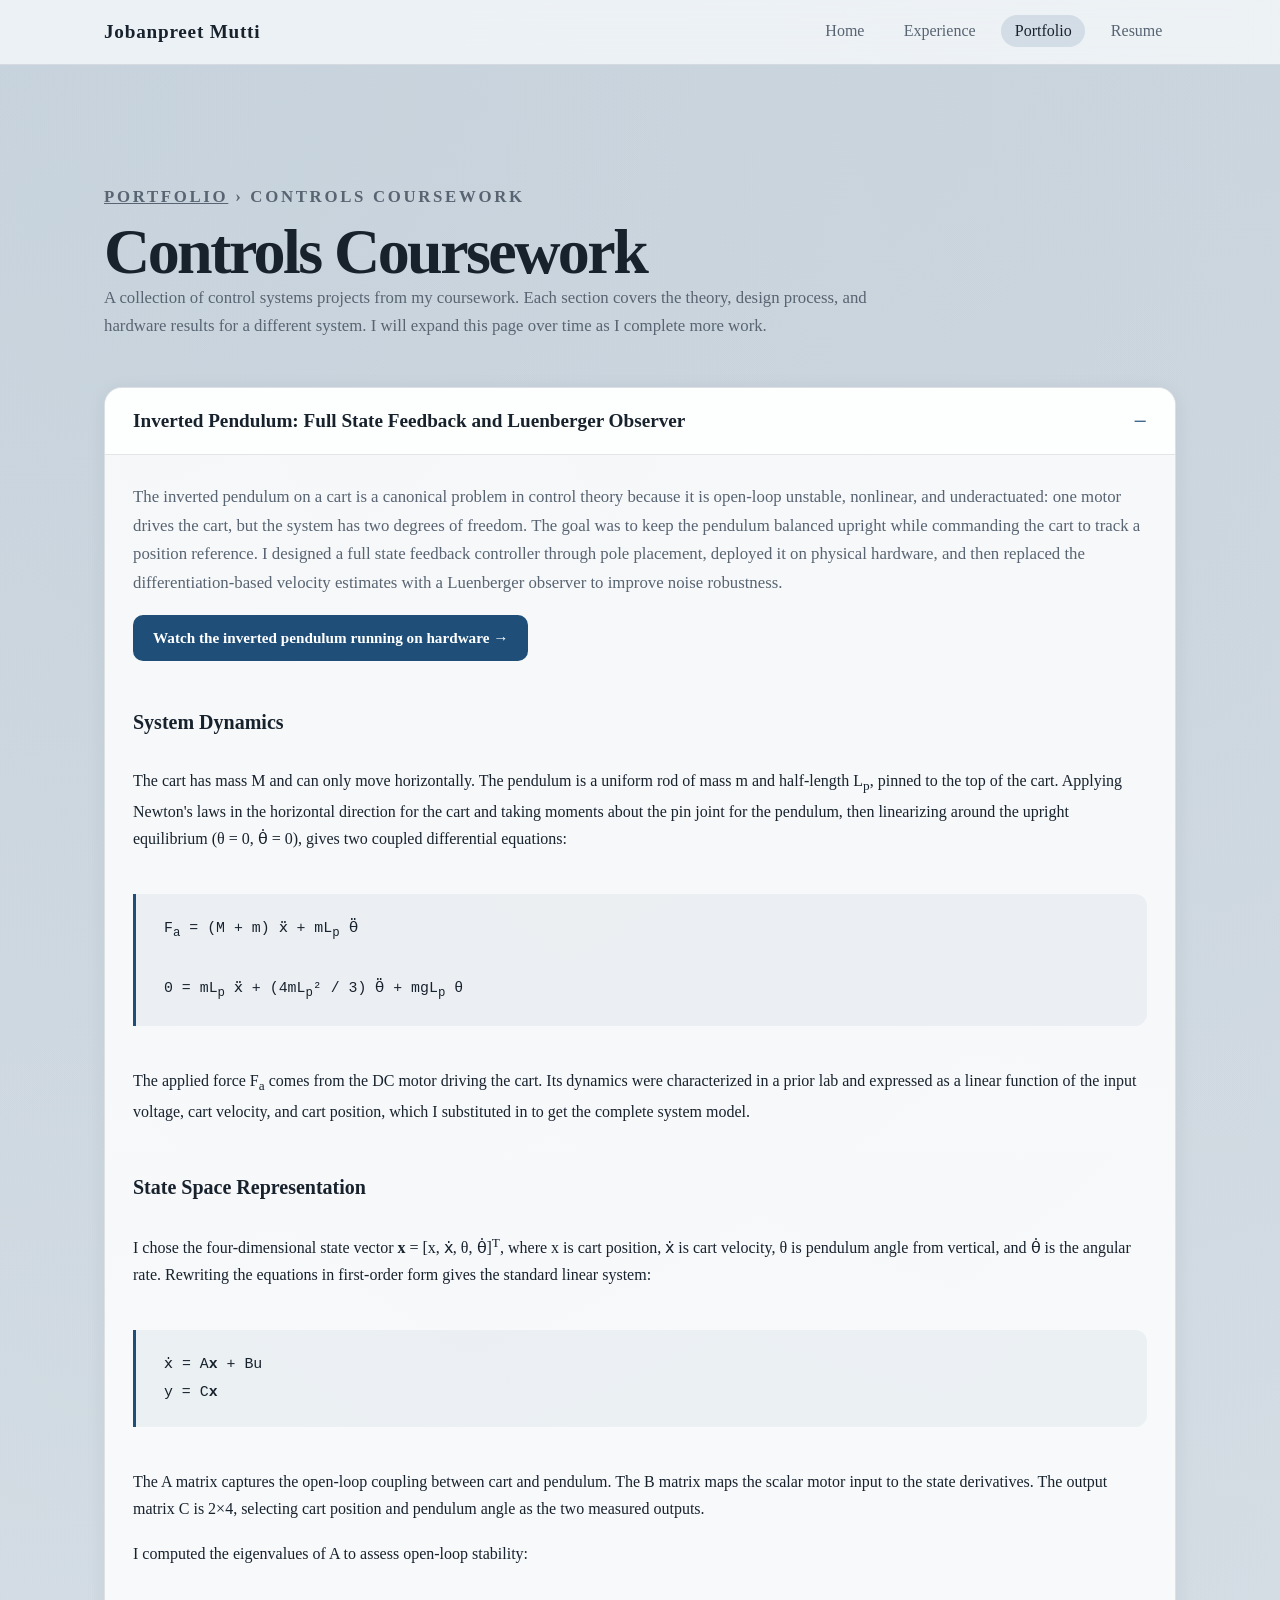
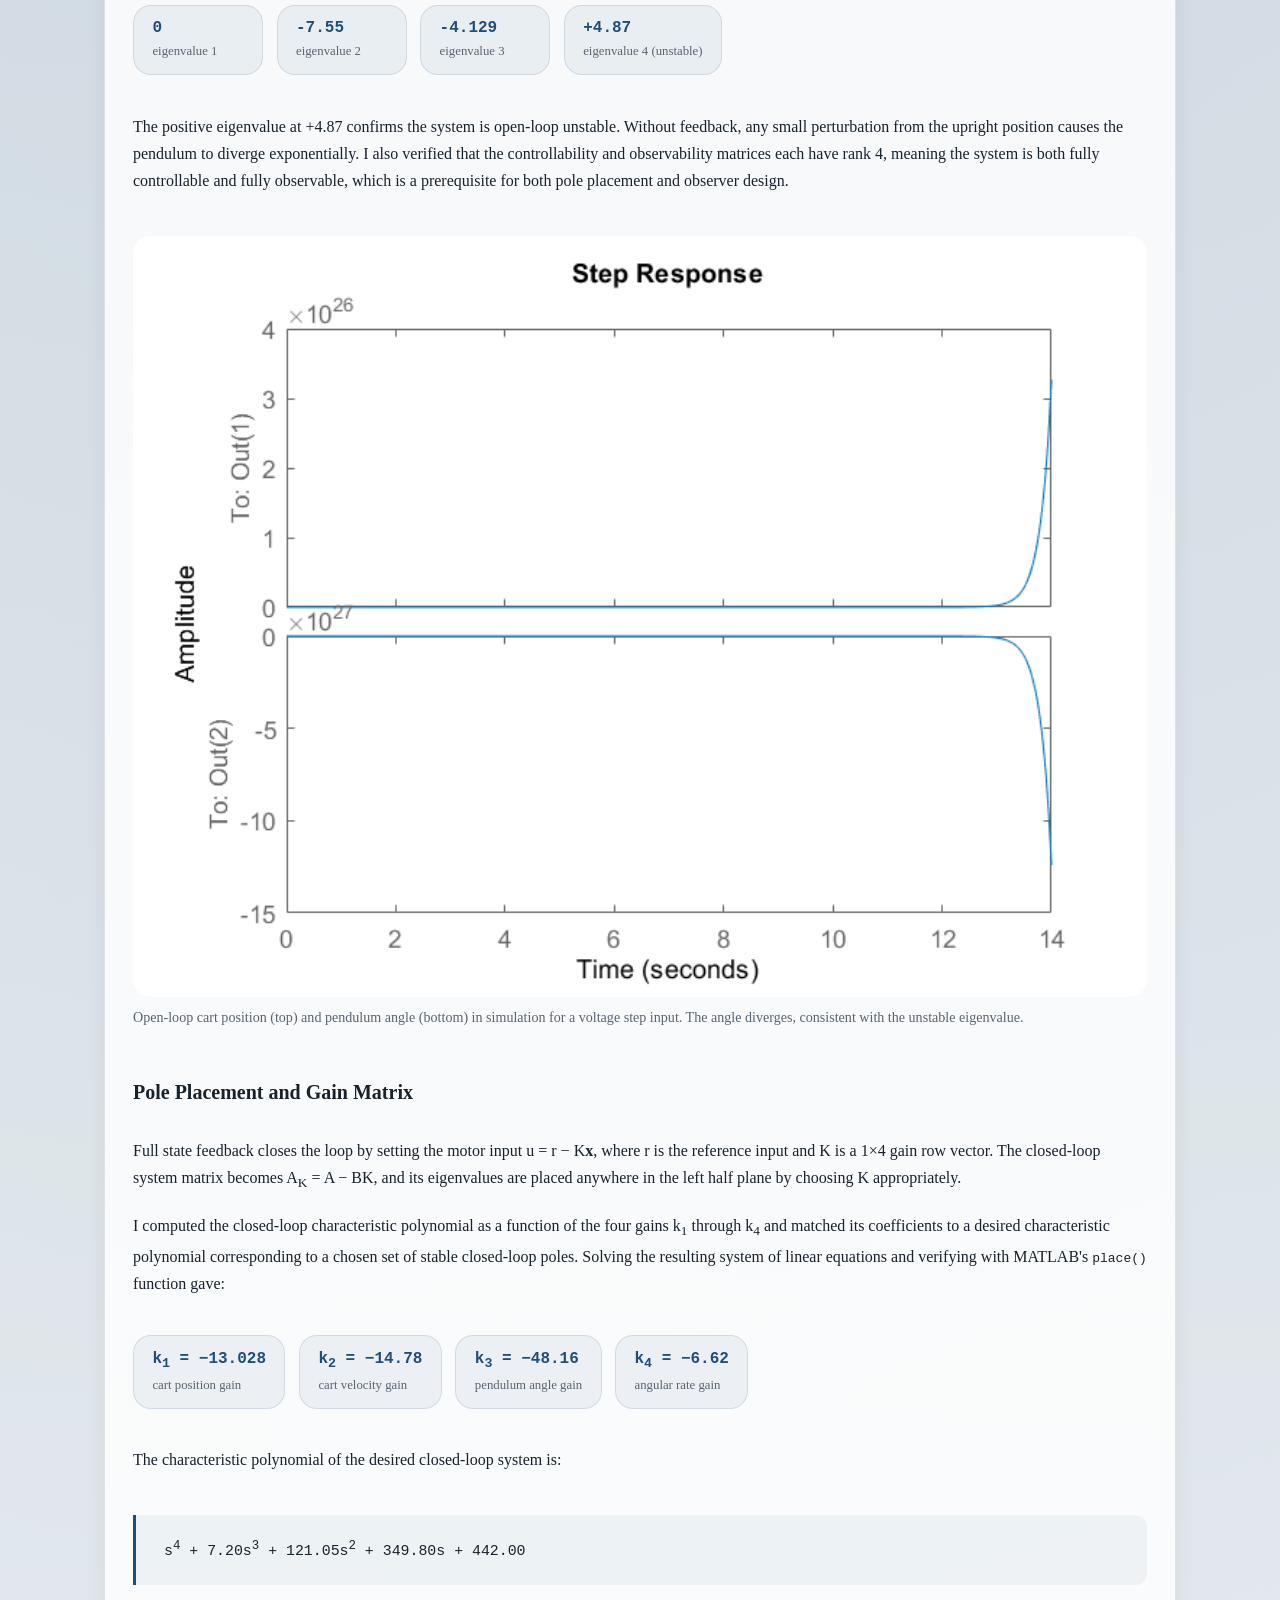
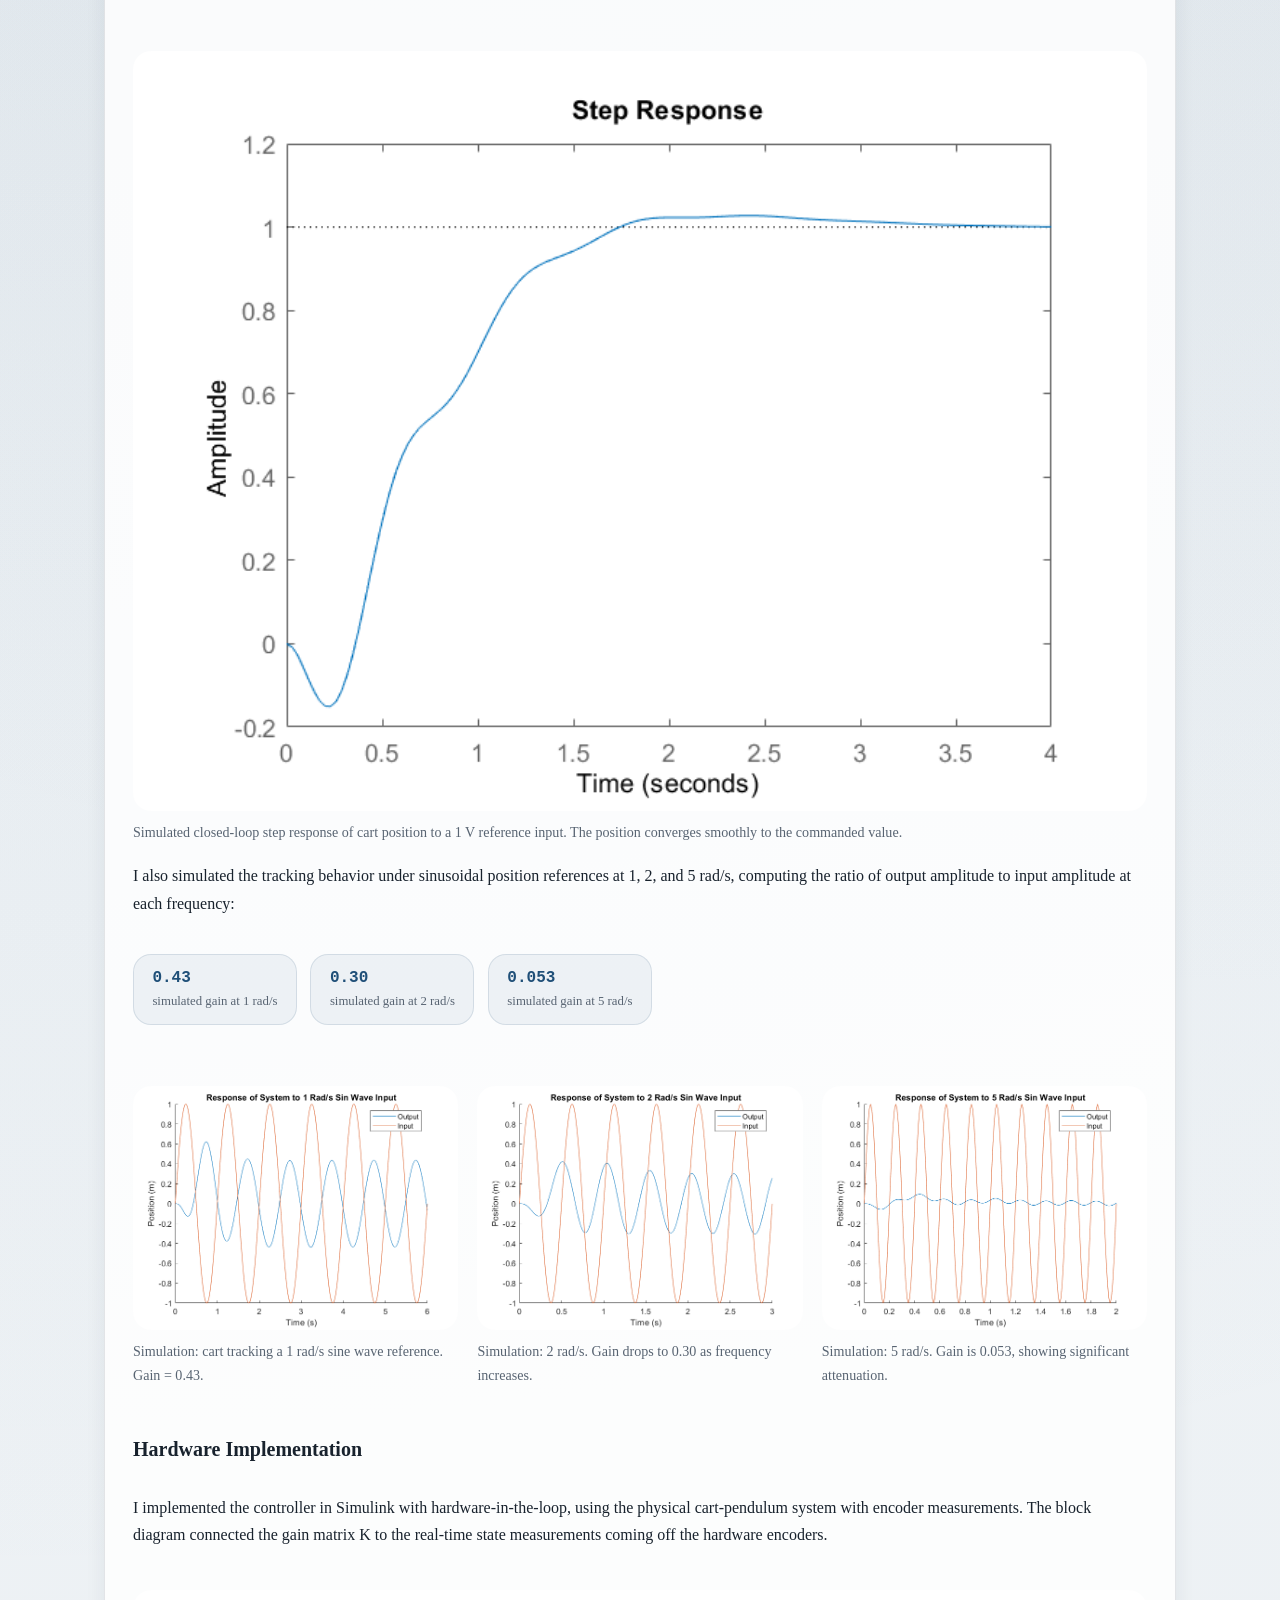
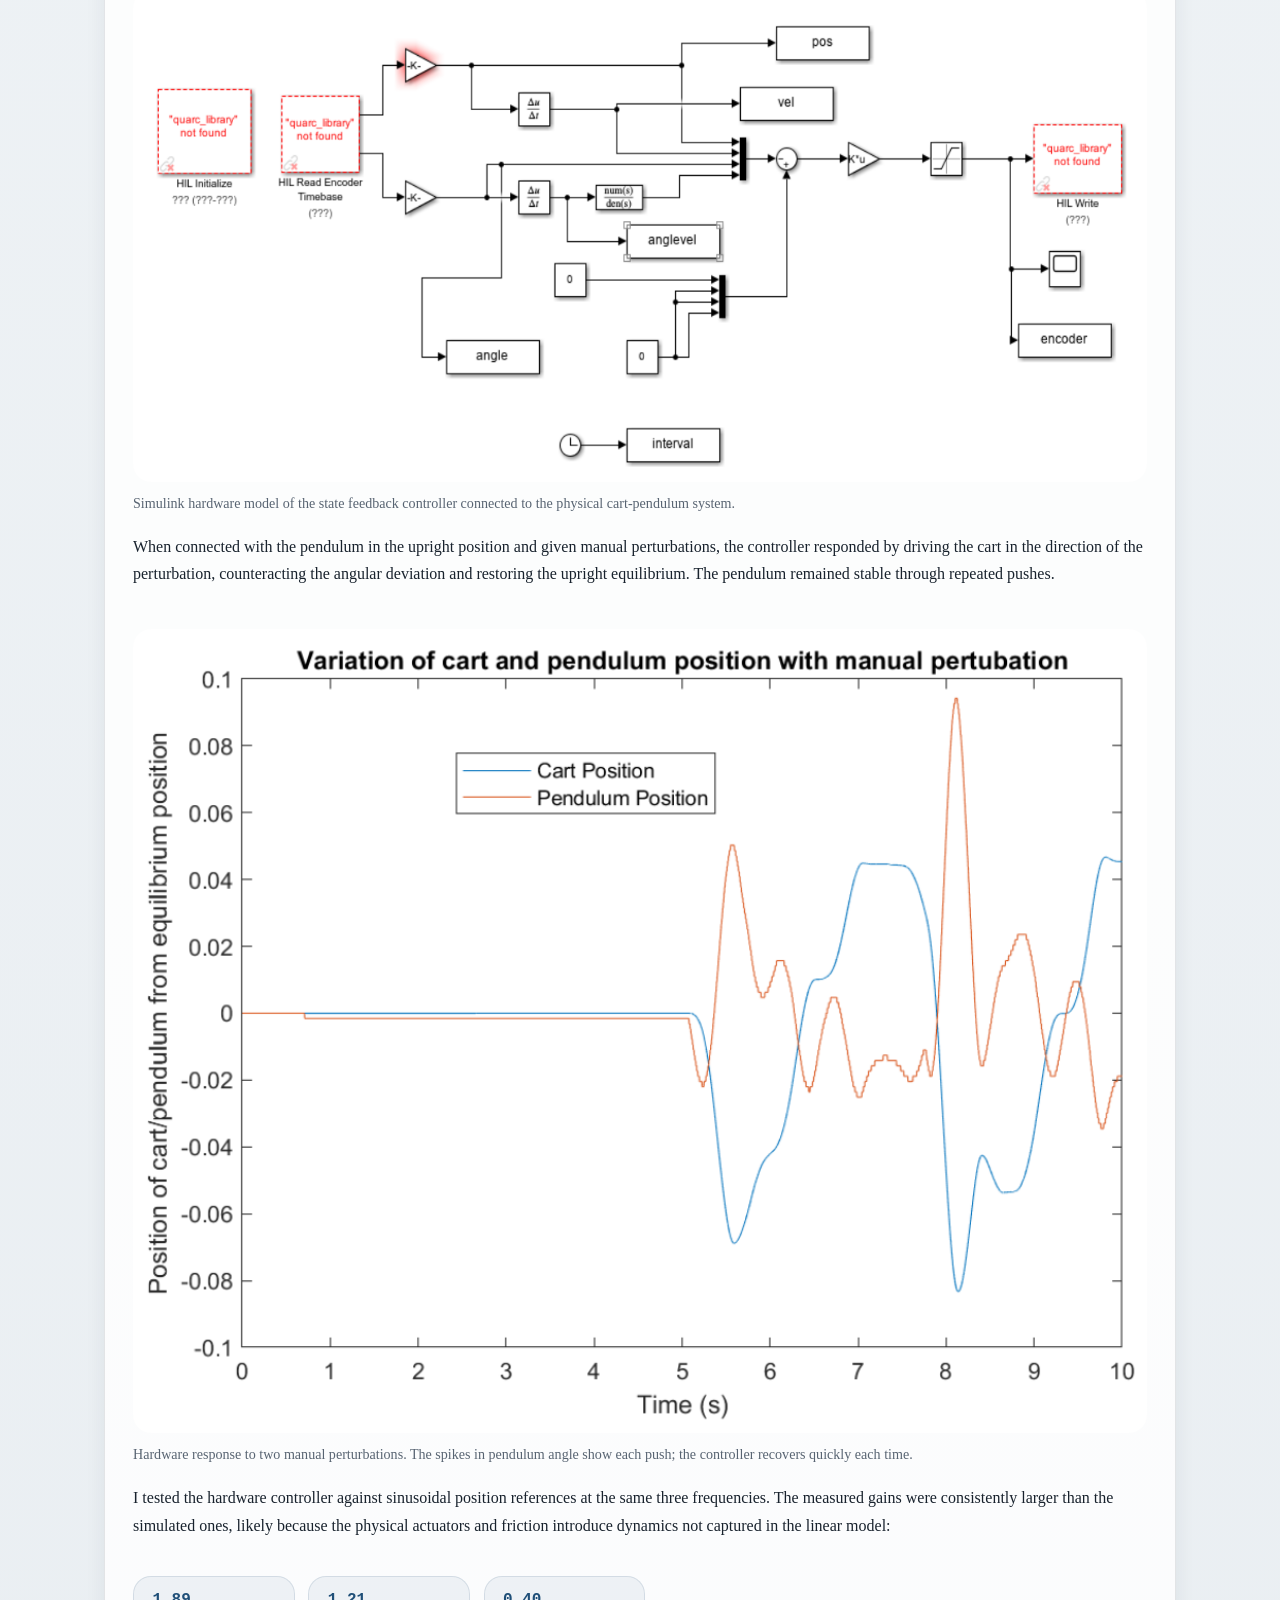
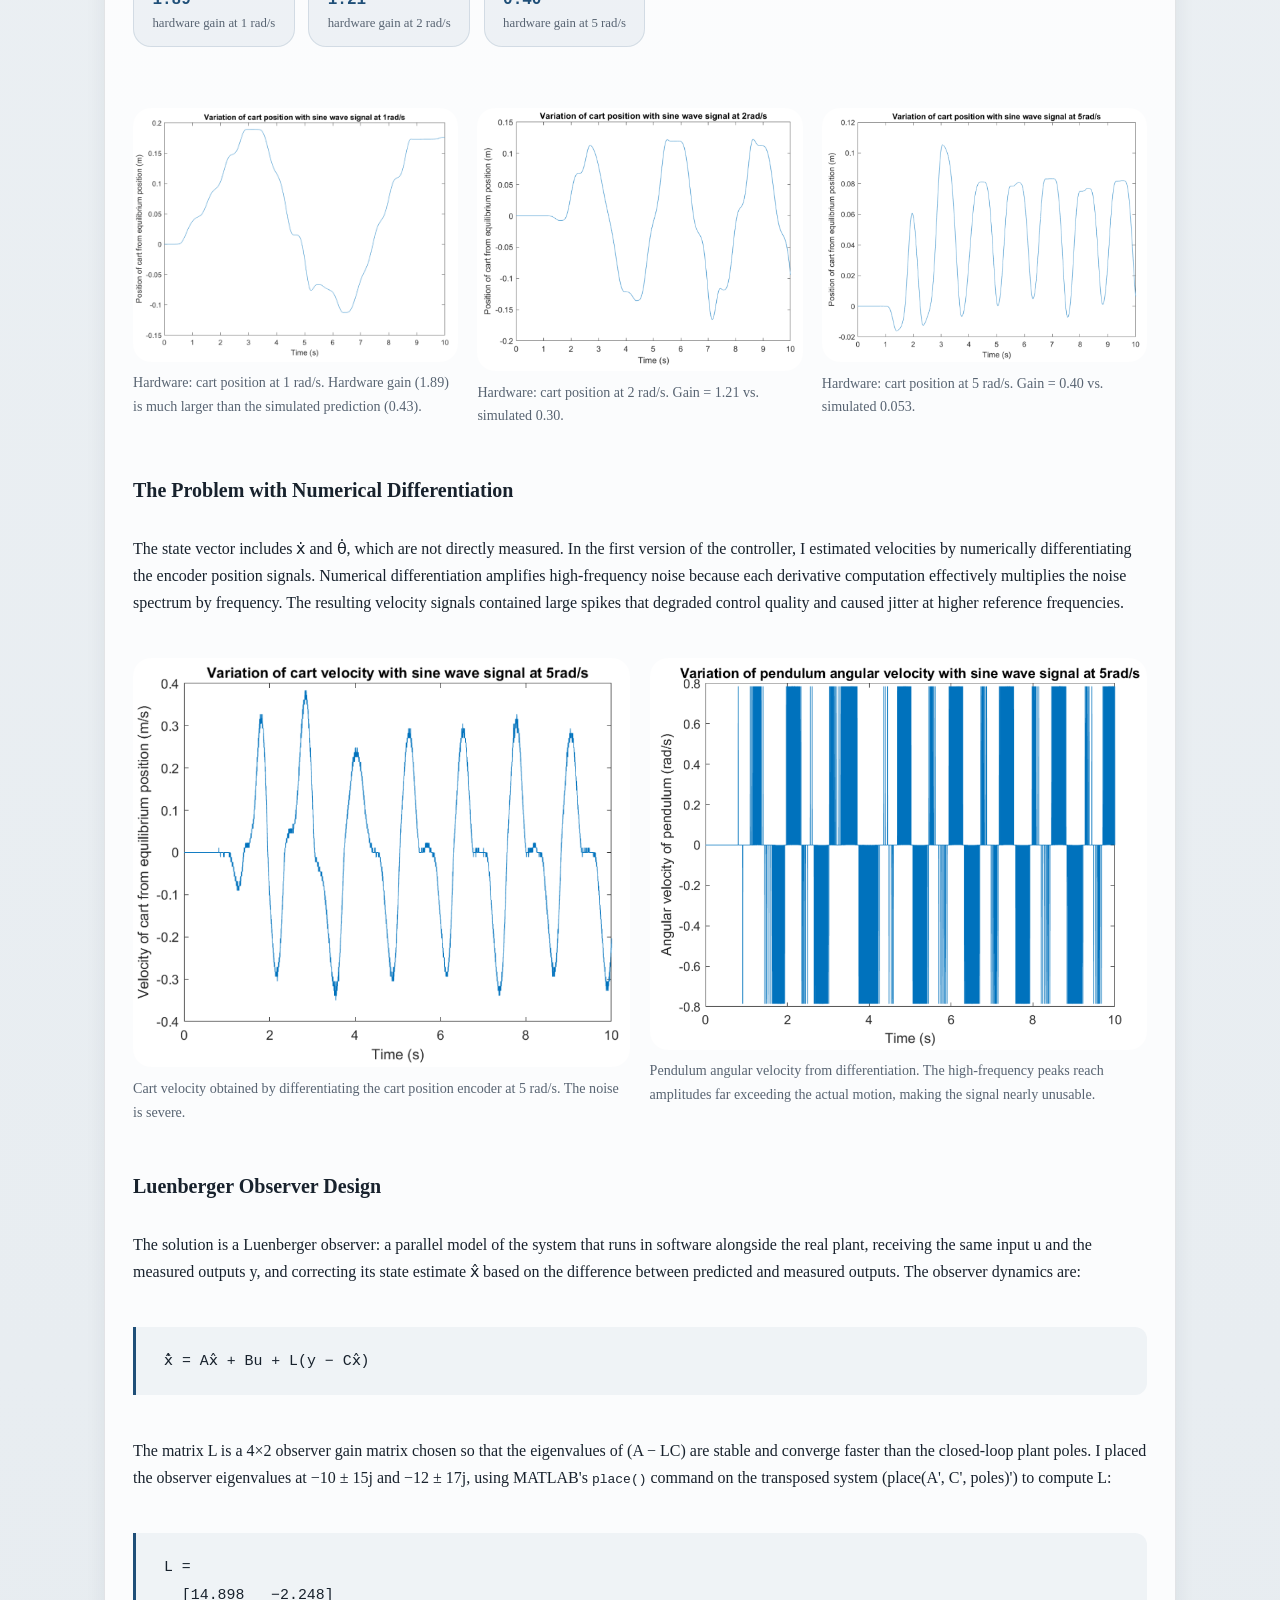
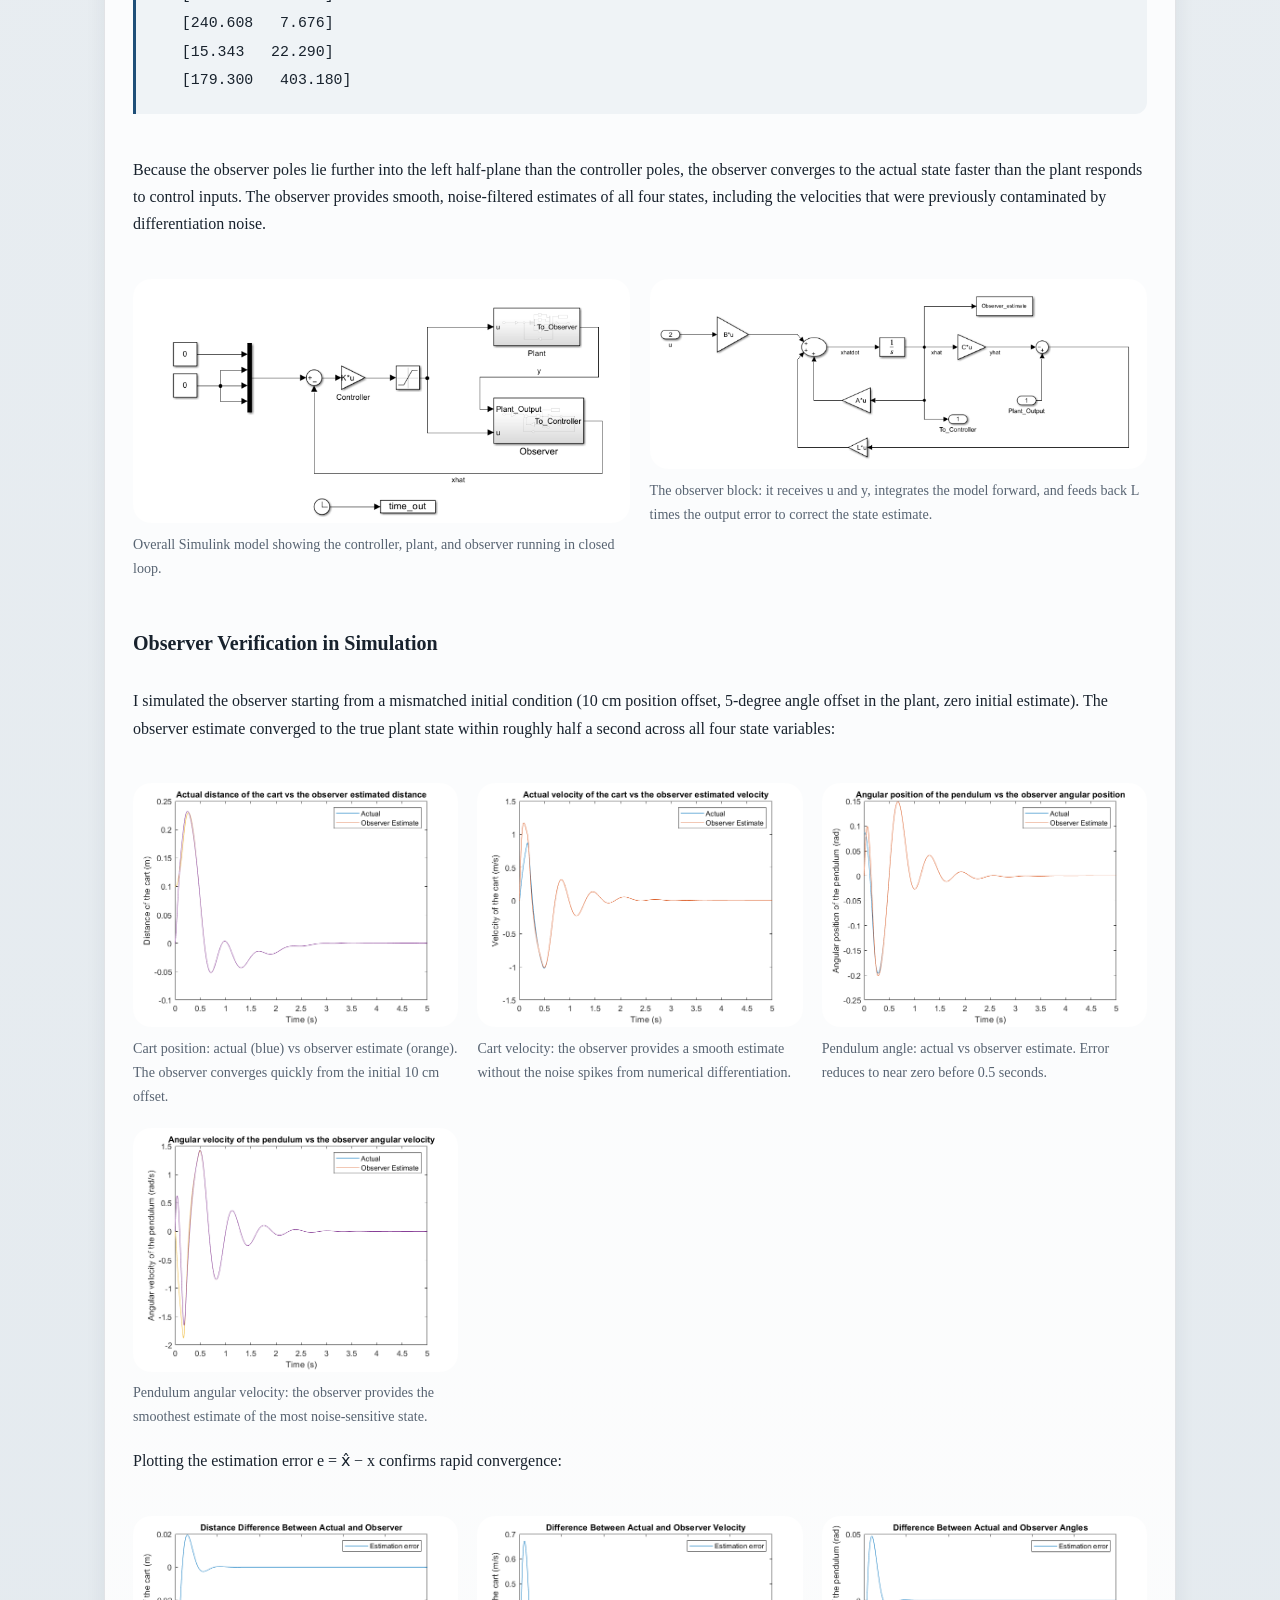
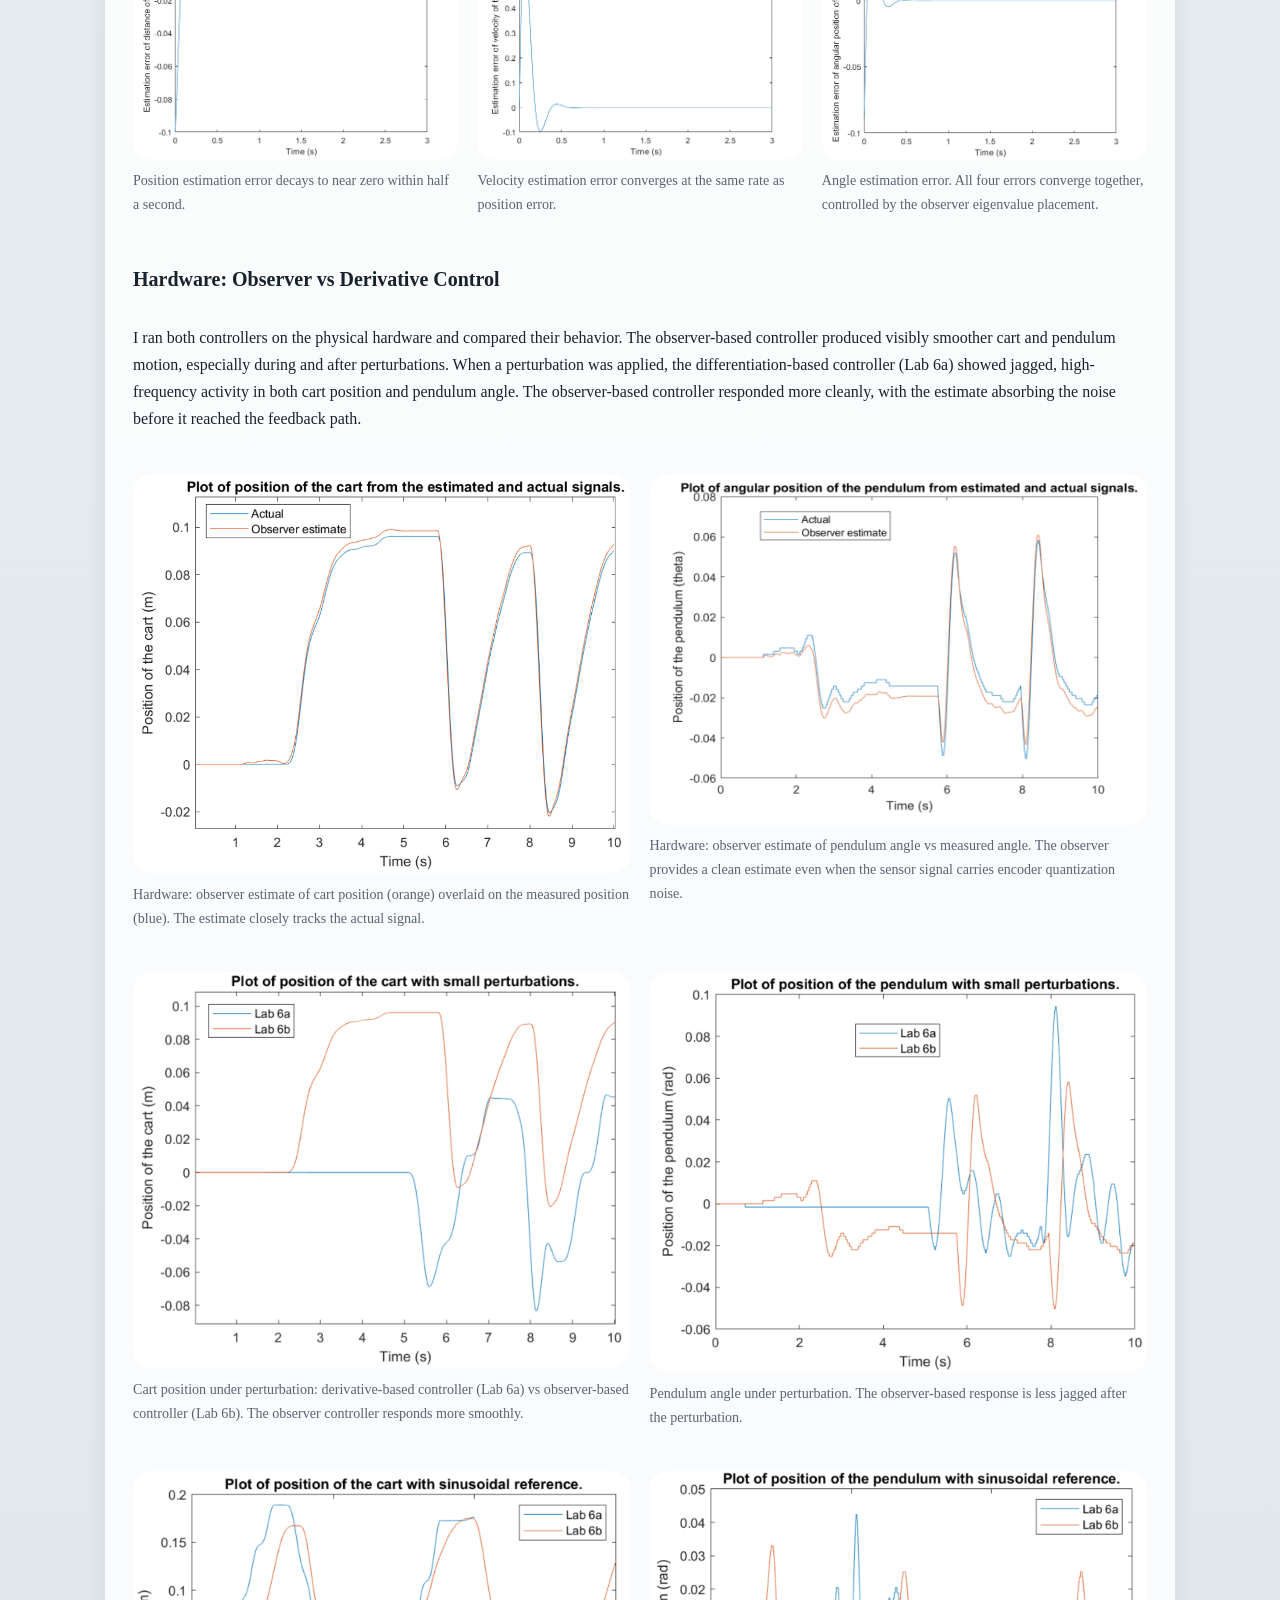
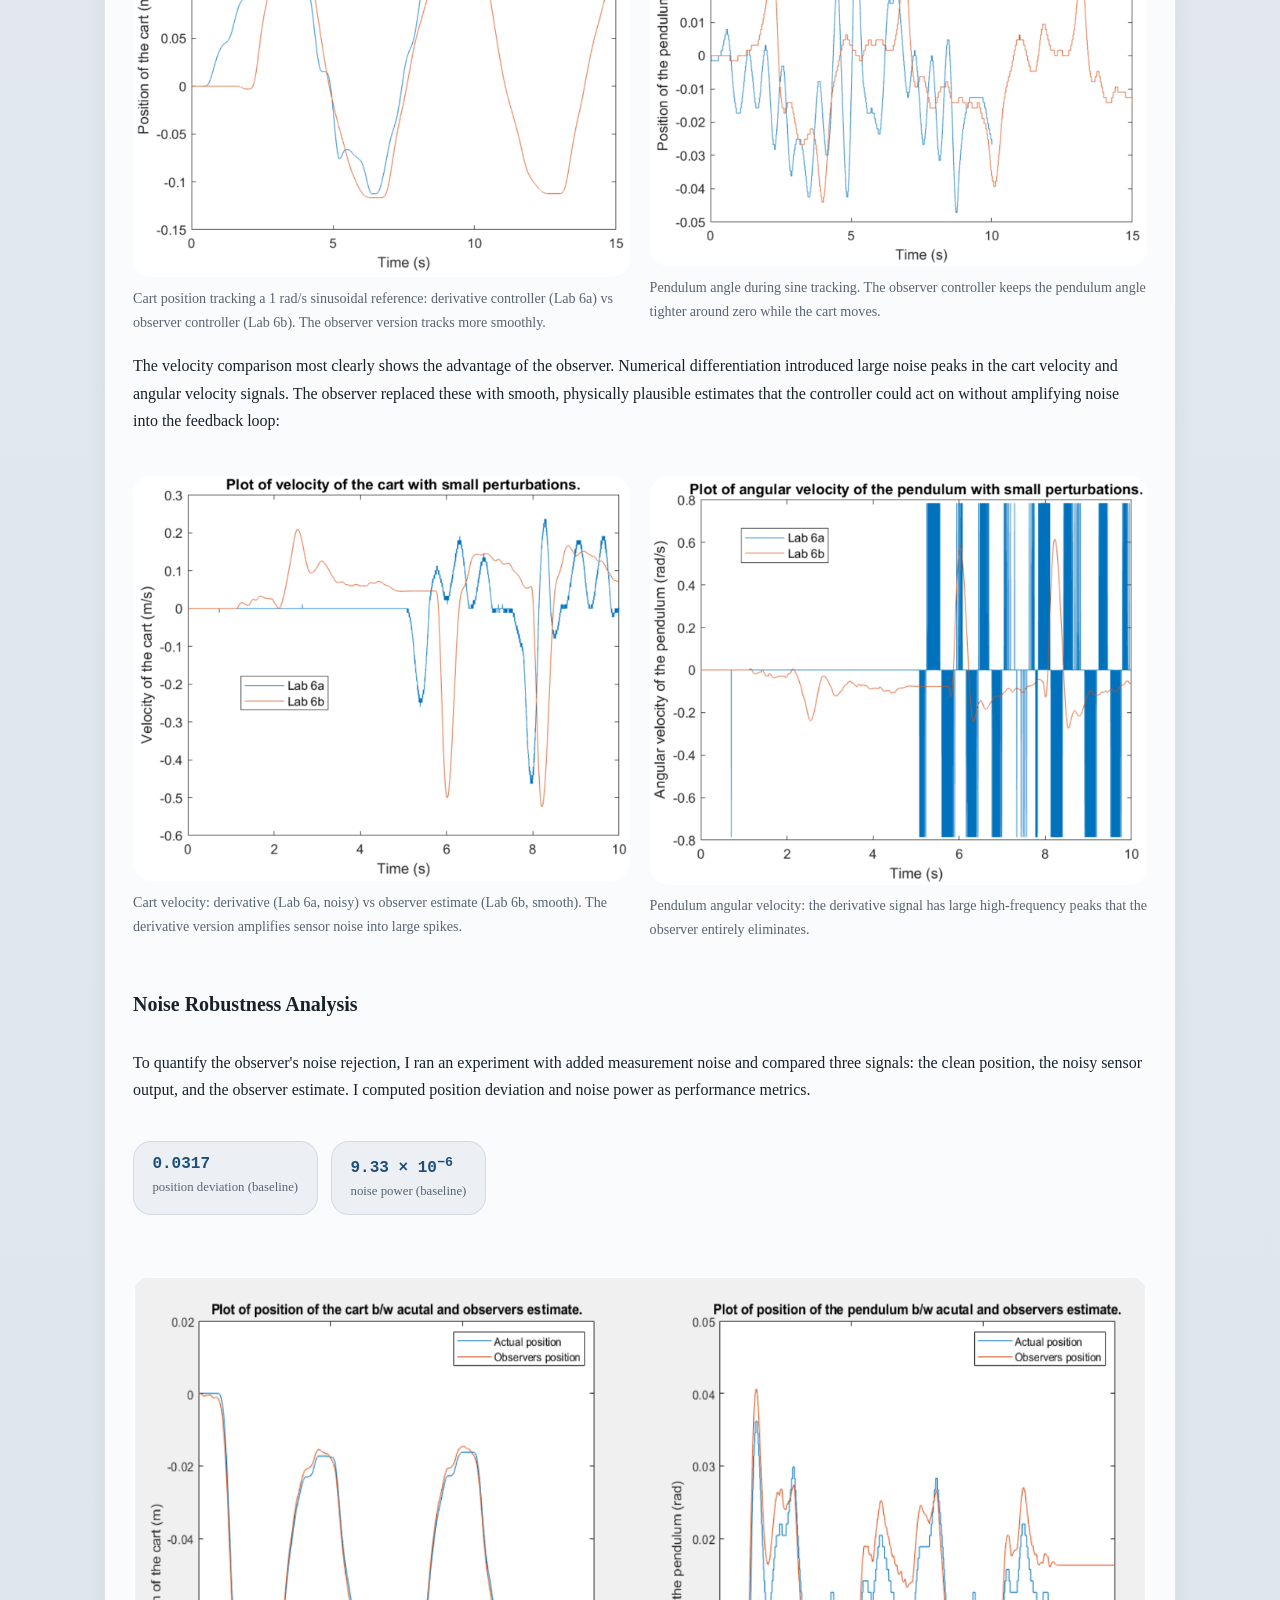
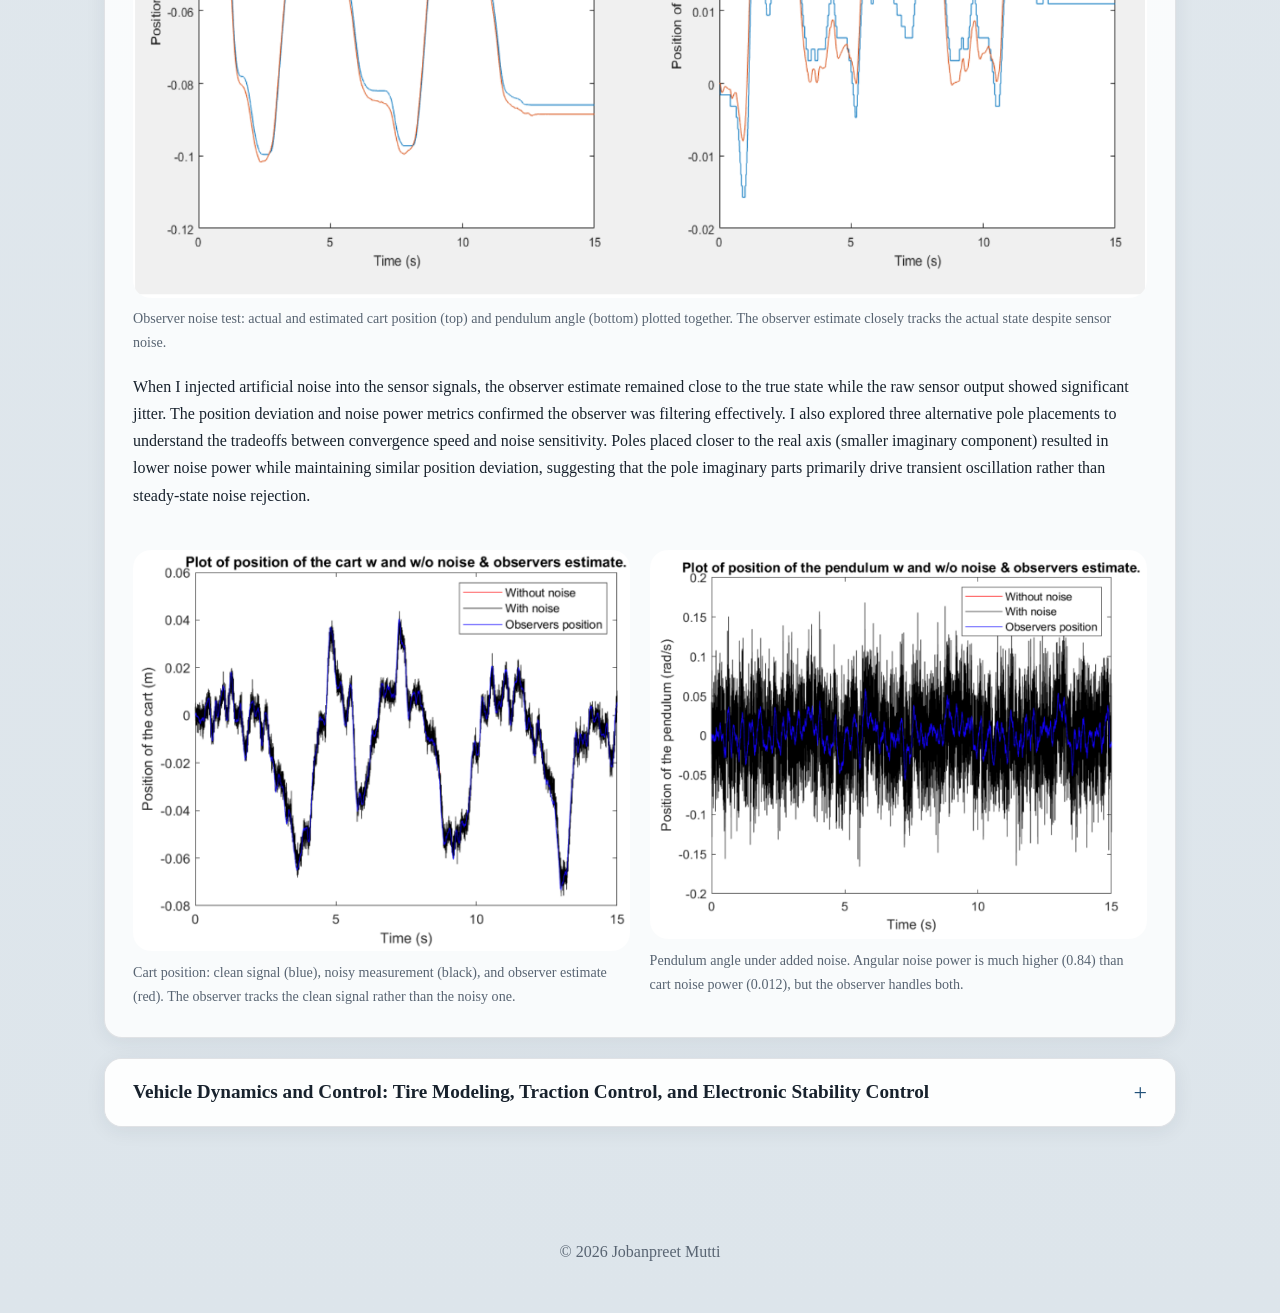
==== commit a953f0f8: "Add ME 131 Vehicle Dynamics and Control dropdown to coursework page" ====
--- a/controls-coursework.html
+++ b/controls-coursework.html
@@ -4,6 +4,13 @@
     <meta charset="UTF-8">
     <meta name="viewport" content="width=device-width, initial-scale=1.0">
     <title>Jobanpreet Mutti | Controls Coursework</title>
+    <script async src="https://www.googletagmanager.com/gtag/js?id=G-CJGQ388N40"></script>
+    <script>
+        window.dataLayer = window.dataLayer || [];
+        function gtag(){dataLayer.push(arguments);}
+        gtag('js', new Date());
+        gtag('config', 'G-CJGQ388N40');
+    </script>
     <link rel="stylesheet" href="style.css">
 </head>
 <body>
@@ -412,6 +419,119 @@
                 </div>
             </details>
 
+            <!-- ═══════════════════════════════════════════════════════════
+                 ME 131: VEHICLE DYNAMICS AND CONTROL
+            ═══════════════════════════════════════════════════════════ -->
+            <details class="course-section">
+                <summary>
+                    <span>Vehicle Dynamics and Control: Tire Modeling, Traction Control, and Electronic Stability Control</span>
+                </summary>
+                <div class="course-section-body">
+
+                    <p class="course-intro-text">
+                        This course covered the dynamics of ground vehicles from first principles: deriving equations of motion for the bicycle model, characterizing tire force generation through the Pacejka model, and building active safety controllers that operate within the physical limits of tire-road contact. The major projects were a traction control system to prevent wheel slip during hard acceleration, identification of real tire parameters from experimental data, and a discrete-time LQR Electronic Stability Control (ESC) system that applies corrective yaw moments via differential braking to keep a vehicle on its intended path.
+                    </p>
+
+                    <!-- ─── SECTION 1: VEHICLE MODEL ─── -->
+                    <h3 class="subsection-h3">Bicycle Model and Vehicle Dynamics</h3>
+                    <p>
+                        The foundation of the course was the bicycle model: a planar vehicle representation with two axles that captures the essential lateral and yaw dynamics without modeling each wheel independently. The six-state model tracks longitudinal velocity v<sub>x</sub>, lateral velocity v<sub>y</sub>, yaw angle &psi;, yaw rate r, and global position (X, Y). The linearized equations of motion around a steady forward speed give a 2x2 state-space system in v<sub>y</sub> and r:
+                    </p>
+                    <div class="equation-block">
+                        v&#775;<sub>y</sub> = &minus;2(C<sub>f</sub> + C<sub>r</sub>)/mv<sub>x</sub> &middot; v<sub>y</sub> &minus; [2(C<sub>f</sub>l<sub>f</sub> &minus; C<sub>r</sub>l<sub>r</sub>)/mv<sub>x</sub> + v<sub>x</sub>] &middot; r + 2C<sub>f</sub>/m &middot; &delta;<br><br>
+                        r&#775; = &minus;2(C<sub>f</sub>l<sub>f</sub> &minus; C<sub>r</sub>l<sub>r</sub>)/I<sub>z</sub>v<sub>x</sub> &middot; v<sub>y</sub> &minus; 2(C<sub>f</sub>l<sub>f</sub>&sup2; + C<sub>r</sub>l<sub>r</sub>&sup2;)/I<sub>z</sub>v<sub>x</sub> &middot; r + 2l<sub>f</sub>C<sub>f</sub>/I<sub>z</sub> &middot; &delta;
+                    </div>
+                    <p>
+                        I implemented this model in both MATLAB and Simulink, simulating the open-loop response to a driver steering input and comparing the linear model against an ODE-based nonlinear simulation. The vehicle parameters used throughout were those of a 2237 kg sedan with front cornering stiffness C<sub>f</sub> = 59,563 N/rad and rear cornering stiffness C<sub>r</sub> = 88,998 N/rad.
+                    </p>
+                    <div class="figure-grid">
+                        <div class="inline-figure">
+                            <img src="assets/controls%20coursework/me131-bicycle-block.png" alt="Simulink block diagram of the bicycle model">
+                            <p class="figure-caption">Simulink block diagram implementing the bicycle model state equations for lateral and yaw dynamics.</p>
+                        </div>
+                        <div class="inline-figure">
+                            <img src="assets/controls%20coursework/me131-bicycle-block-2.png" alt="Extended bicycle model Simulink diagram">
+                            <p class="figure-caption">Extended model incorporating global position integration to compute the full vehicle trajectory in the X-Y plane.</p>
+                        </div>
+                    </div>
+                    <div class="figure-grid">
+                        <div class="inline-figure">
+                            <img src="assets/controls%20coursework/me131-position-response.png" alt="Vehicle position response simulation">
+                            <p class="figure-caption">Simulated vehicle position trajectory in response to a step steering input.</p>
+                        </div>
+                        <div class="inline-figure">
+                            <img src="assets/controls%20coursework/me131-velocity-response.png" alt="Vehicle velocity response simulation">
+                            <p class="figure-caption">Lateral and longitudinal velocity response of the bicycle model to the same steering input.</p>
+                        </div>
+                    </div>
+
+                    <!-- ─── SECTION 2: CONTROL DESIGN ─── -->
+                    <h3 class="subsection-h3">PID and LQR Controller Design</h3>
+                    <p>
+                        Before moving to vehicle-specific control, I worked through closed-loop controller design on a mass-spring-damper system as a reference plant. I designed a PI controller to meet steady-state tracking requirements and a PID controller to meet both steady-state and transient specifications, tuning gains analytically using pole placement and verifying performance in simulation. The closed-loop block diagram, step responses, and a comparison table of performance metrics across gain configurations were documented.
+                    </p>
+                    <div class="figure-grid">
+                        <div class="inline-figure">
+                            <img src="assets/controls%20coursework/me131-pid-block.png" alt="Closed-loop PID block diagram for mass-spring-damper">
+                            <p class="figure-caption">Closed-loop block diagram for the PID-controlled mass-spring-damper system built in Simulink.</p>
+                        </div>
+                        <div class="inline-figure">
+                            <img src="assets/controls%20coursework/me131-pid-mass-spring.png" alt="Mass-spring-damper system schematic">
+                            <p class="figure-caption">Mass-spring-damper plant used as the reference system for PID and LQR controller design exercises.</p>
+                        </div>
+                    </div>
+                    <p>
+                        I then implemented a Linear Quadratic Regulator (LQR) for the same plant, formulating the cost function and solving the algebraic Riccati equation in MATLAB to compute the optimal gain matrix. Comparing LQR against the hand-tuned PID showed that LQR naturally traded off settling time and control effort according to the Q and R weighting matrices.
+                    </p>
+
+                    <!-- ─── SECTION 3: TRACTION CONTROL ─── -->
+                    <h3 class="subsection-h3">Traction Control System</h3>
+                    <p>
+                        Traction control prevents driven wheels from spinning during acceleration by limiting the engine torque when the tire slip ratio exceeds a safe threshold. The slip ratio &sigma; is defined as the normalized difference between wheel surface speed and vehicle speed:
+                    </p>
+                    <div class="equation-block">
+                        &sigma; = (r<sub>e</sub>&omega; &minus; v) / r<sub>e</sub>&omega;
+                    </div>
+                    <p>
+                        The tire force peaks at a slip ratio of roughly &sigma;<sub>max</sub> = 0.041 and decreases sharply beyond that point. I modeled the powertrain dynamics including engine inertia J<sub>e</sub>, drivetrain ratio R, and effective wheel radius r<sub>e</sub>, then designed a slip ratio controller that commanded engine torque reductions to keep &sigma; near the peak-force point. The vehicle mass was 1631 kg with a road friction coefficient of &mu; = 0.6. I simulated the controlled and uncontrolled cases in Simulink, showing that without traction control the wheel spins up and tire force collapses, while the controlled system maintains near-peak longitudinal force throughout the acceleration event.
+                    </p>
+
+                    <!-- ─── SECTION 4: TIRE IDENTIFICATION ─── -->
+                    <h3 class="subsection-h3">Tire Parameter Identification</h3>
+                    <p>
+                        Real tire forces are nonlinear and depend on the tire slip angle &alpha; and the combined longitudinal-lateral loading. I used experimental data collected from a 1:10 scale BARC vehicle at both high-friction and low-friction surfaces to identify the Pacejka "magic formula" tire model parameters. The Pacejka model expresses lateral tire force as:
+                    </p>
+                    <div class="equation-block">
+                        F<sub>y</sub>(&alpha;) = D &middot; sin(C &middot; arctan(B&alpha; &minus; E(B&alpha; &minus; arctan(B&alpha;))))
+                    </div>
+                    <p>
+                        I wrote MATLAB code to fit the four Pacejka parameters (B, C, D, E) to the measured force-slip data by minimizing a least-squares cost function using nonlinear optimization. The fitted curves showed good agreement with the measured data at both friction levels, and the identified parameters were then used directly in the full-vehicle ESC simulation to give the tire model physical grounding from real experimental measurements rather than textbook values.
+                    </p>
+
+                    <!-- ─── SECTION 5: ELECTRONIC STABILITY CONTROL ─── -->
+                    <h3 class="subsection-h3">Electronic Stability Control via Discrete-Time LQR</h3>
+                    <p>
+                        The capstone project was an Electronic Stability Control system. ESC keeps a vehicle on its intended path during limit cornering by applying asymmetric braking forces at individual wheels to generate a corrective yaw moment M<sub>z</sub>. The controller I designed had three components:
+                    </p>
+                    <p>
+                        <strong>Reference generator:</strong> Given driver steering input &delta; and longitudinal speed v<sub>x</sub>, compute the yaw rate and lateral velocity the vehicle should have if it were following a steady-state circular arc at the friction limit. This defines a physically achievable reference that the ESC drives toward.
+                    </p>
+                    <p>
+                        <strong>Discrete-time LQR controller:</strong> The linearized bicycle model is discretized at 10 ms and a dLQR gain K is computed offline using MATLAB's <code>dlqr()</code>. At each timestep, the controller computes the required corrective yaw moment as:
+                    </p>
+                    <div class="equation-block">
+                        M<sub>z</sub> = &minus;K [v<sub>y</sub> &minus; v<sub>y,ref</sub> ; r &minus; r<sub>ref</sub>]
+                    </div>
+                    <p>
+                        <strong>Braking logic:</strong> The computed M<sub>z</sub> is distributed to individual wheel brake forces using the combined tire force model. Applying braking force on the outer front wheel generates an understeer-correcting moment; applying it on the inner rear wheel generates an oversteer-correcting moment. The braking logic determines which wheels to brake and by how much, subject to the friction limits of each tire.
+                    </p>
+                    <p>
+                        I simulated a hard lane-change maneuver with a 14-degree front steering input at 10 m/s with road friction &mu; = 0.6. Without ESC the vehicle oversteers significantly, with the yaw rate and lateral velocity diverging from the reference. With ESC on, the controller brought both states close to their references throughout the maneuver, and the X-Y trajectory showed the vehicle completing the maneuver on a tighter, more controlled path. Tire slip angle plots confirmed that ESC produced understeer behavior: the front slip angles grew larger than without ESC, which is the intended safety-biased response.
+                    </p>
+
+                </div>
+            </details>
+
         </div>
     </main>
 
--- a/style.css
+++ b/style.css
@@ -223,6 +223,40 @@
     border: 1px solid rgba(31, 36, 48, 0.08);
 }
 
+.credential-logos {
+    display: flex;
+    gap: 0.75rem;
+    margin-top: 2rem;
+    align-items: stretch;
+}
+
+.credential-logo-item {
+    flex: 1;
+    display: flex;
+    flex-direction: column;
+    align-items: center;
+    justify-content: center;
+    gap: 0.6rem;
+    padding: 1.1rem 0.5rem;
+    border-radius: 20px;
+    background: rgba(255, 255, 255, 0.55);
+    border: 1px solid rgba(31, 36, 48, 0.08);
+}
+
+.credential-logo-item img {
+    width: 100%;
+    max-width: 72px;
+    height: 56px;
+    object-fit: contain;
+}
+
+.credential-logo-item span {
+    font-size: 0.75rem;
+    color: var(--muted);
+    text-align: center;
+    line-height: 1.3;
+}
+
 .stat-number {
     display: block;
     font-size: 1.02rem;
@@ -387,6 +421,12 @@
 
 .project-card-expand:hover .project-details {
     max-height: 48rem;
+}
+
+.project-image-contain {
+    object-fit: contain;
+    padding: 1rem;
+    background: #f0f4f7;
 }
 
 .project-details p + p {
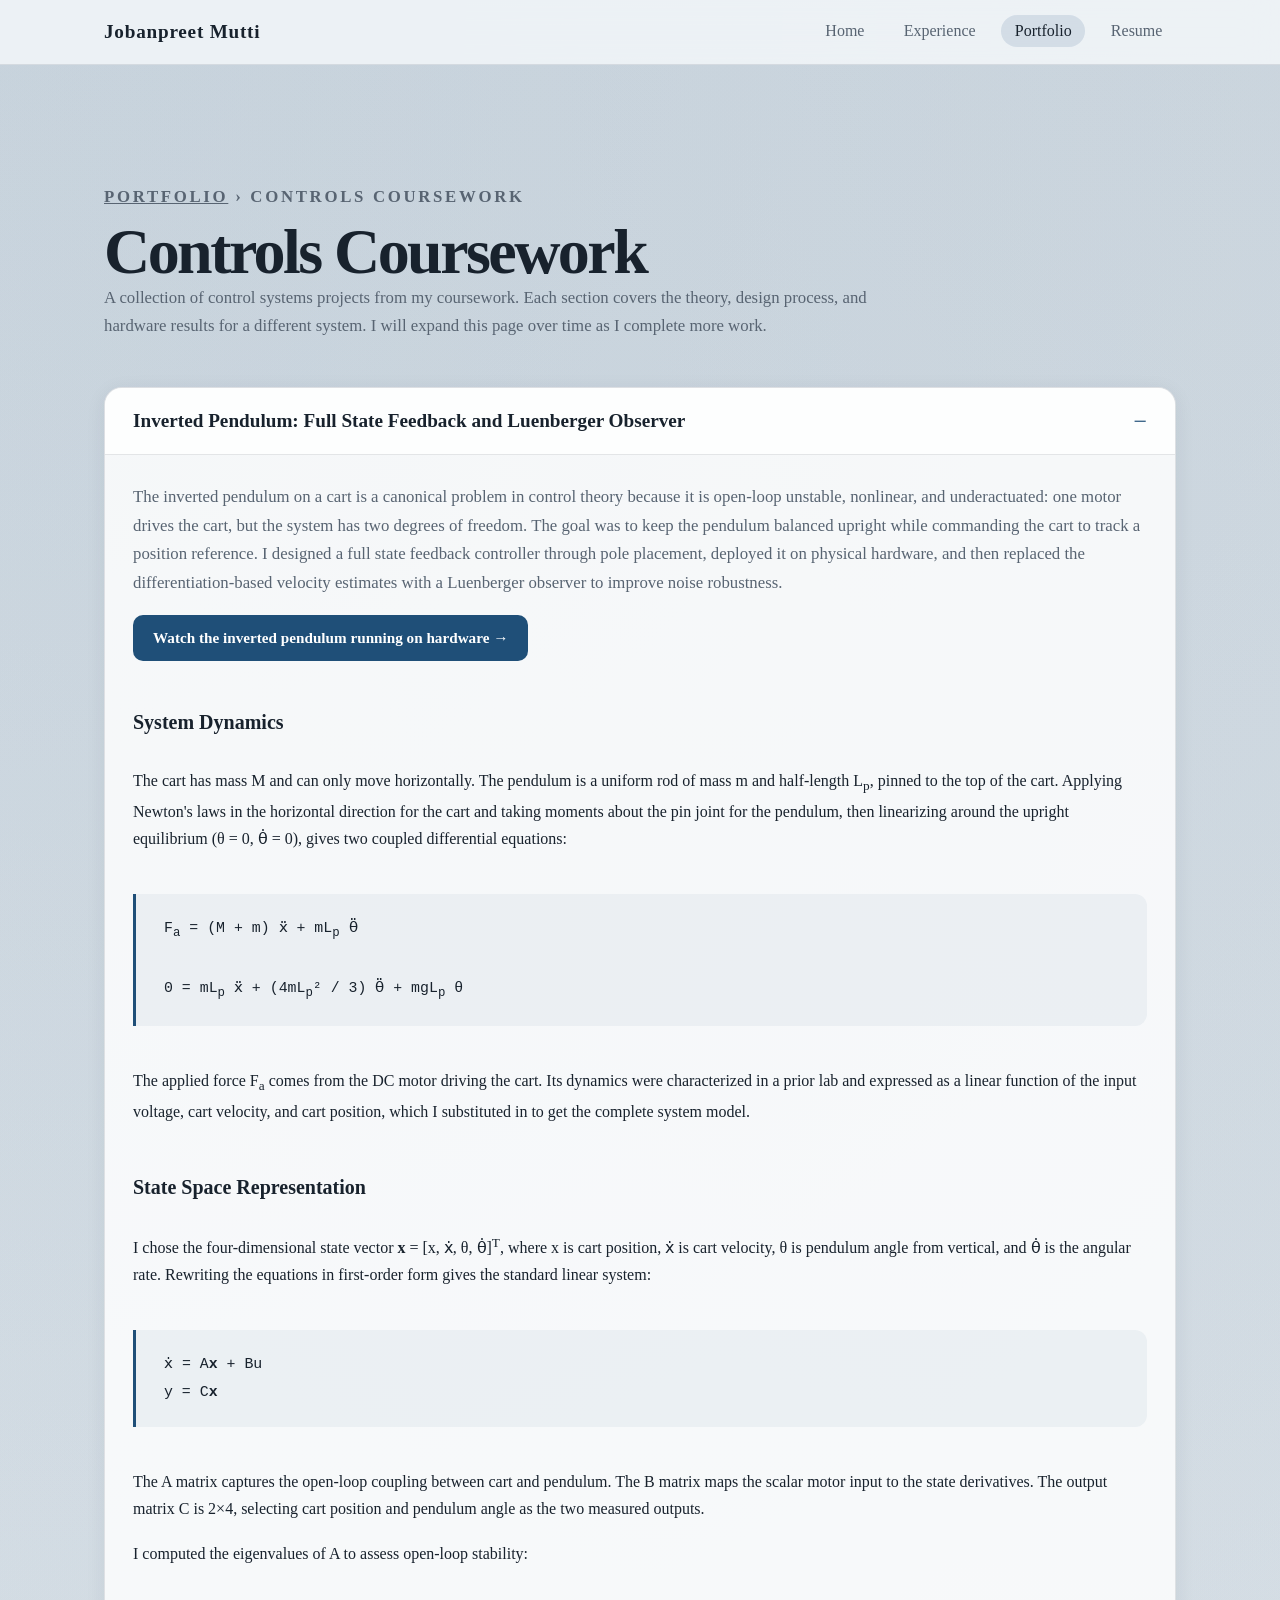
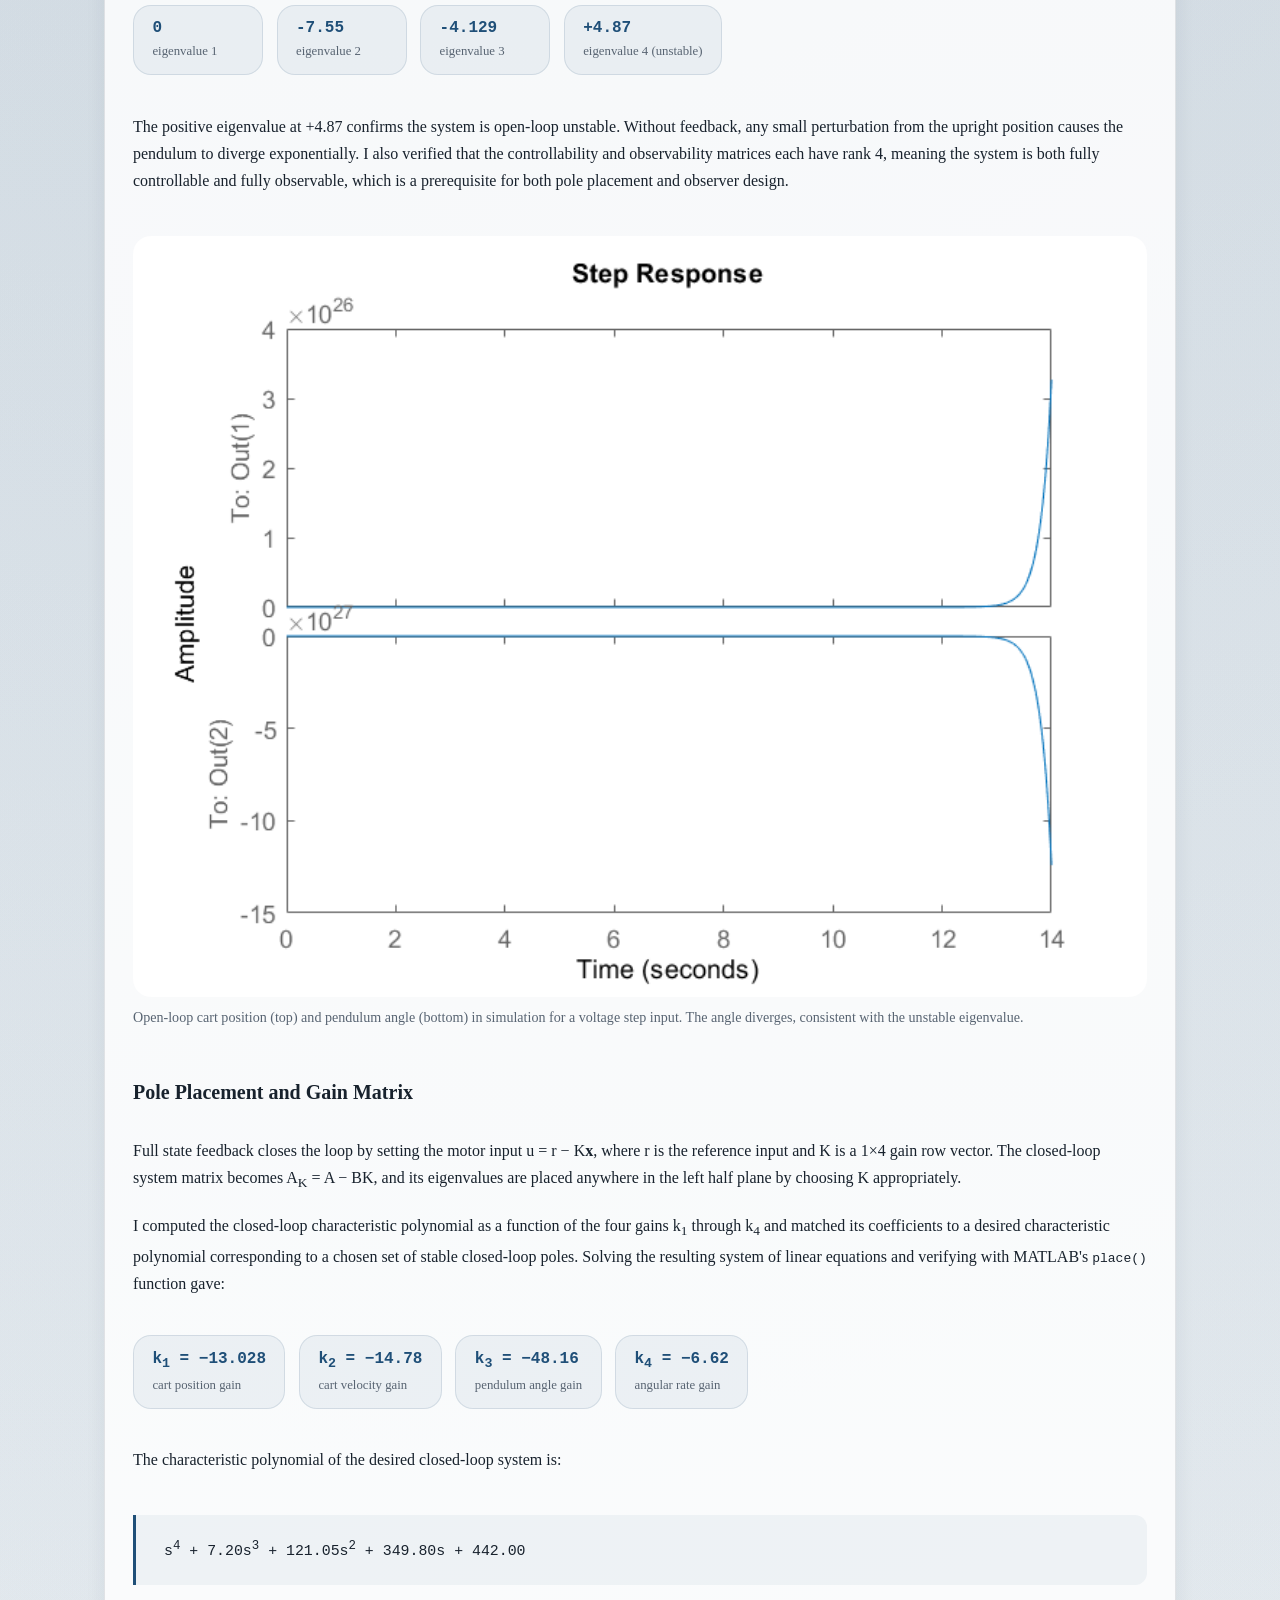
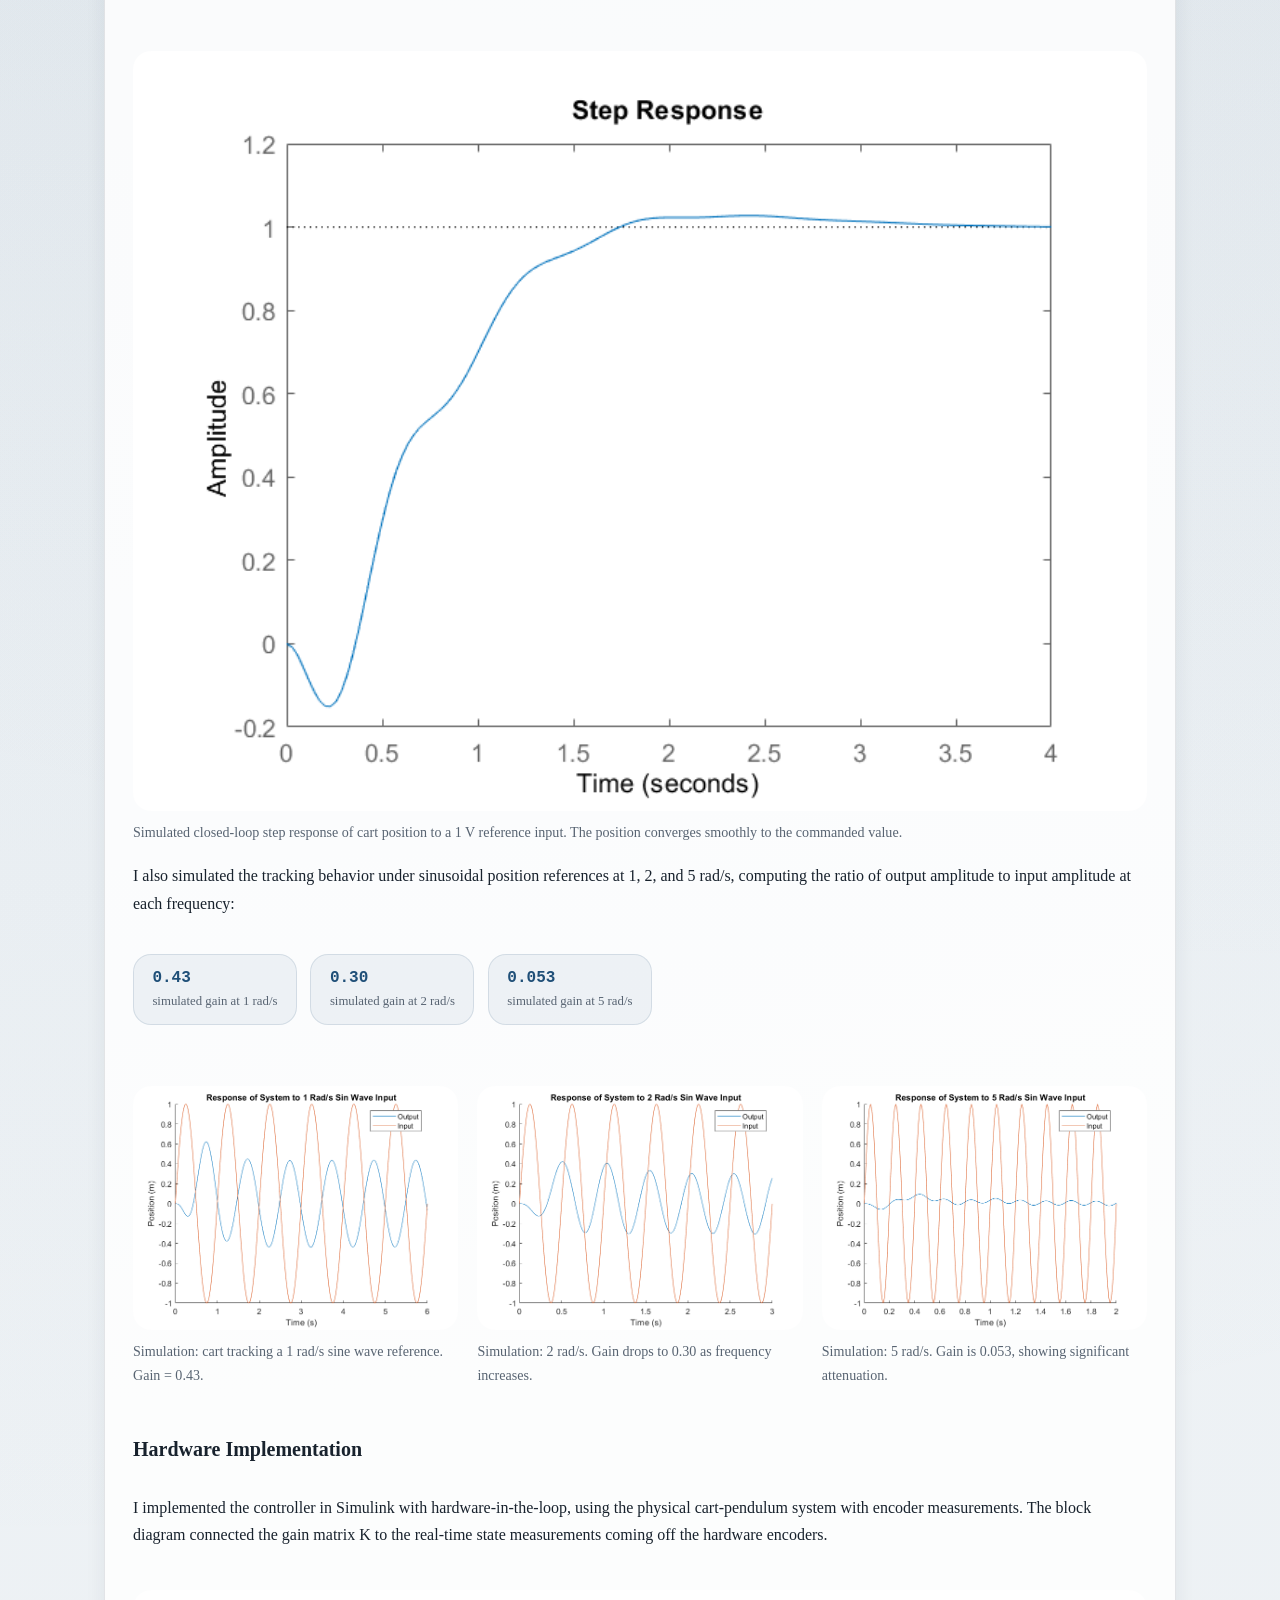
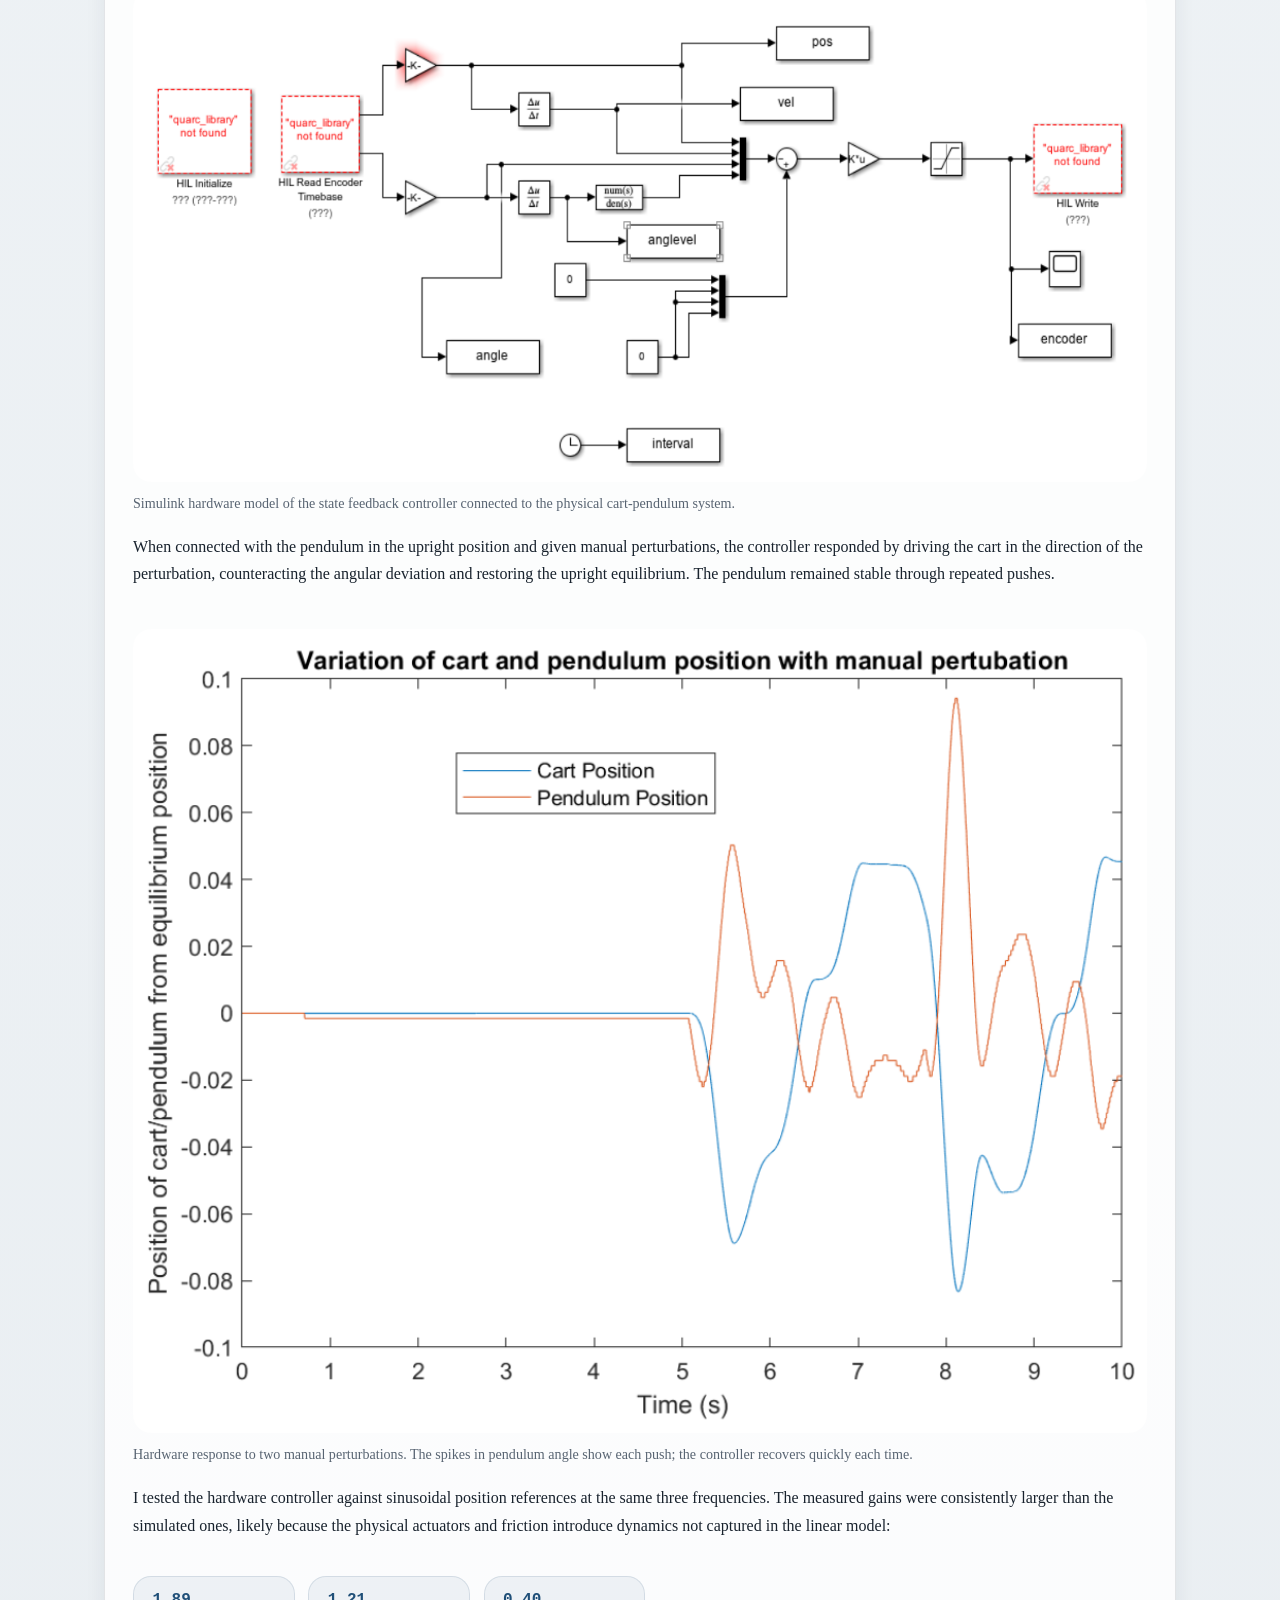
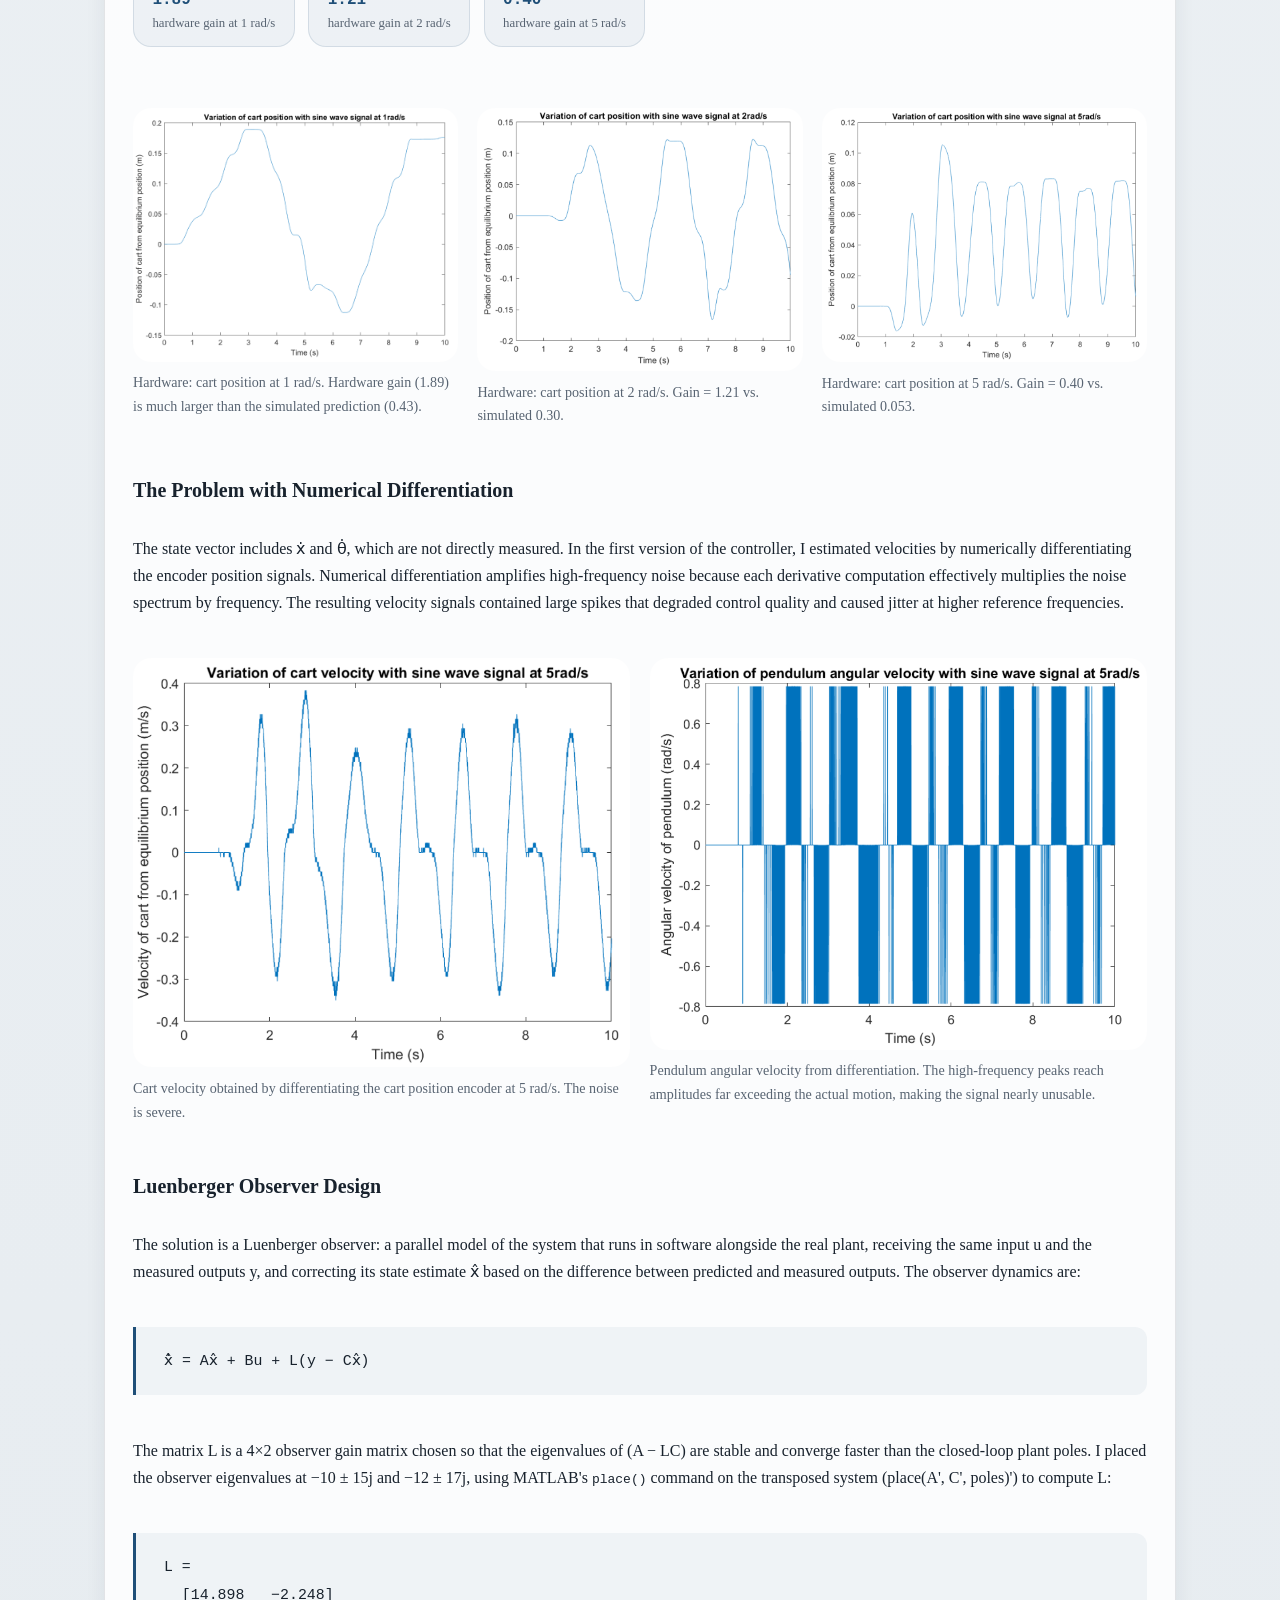
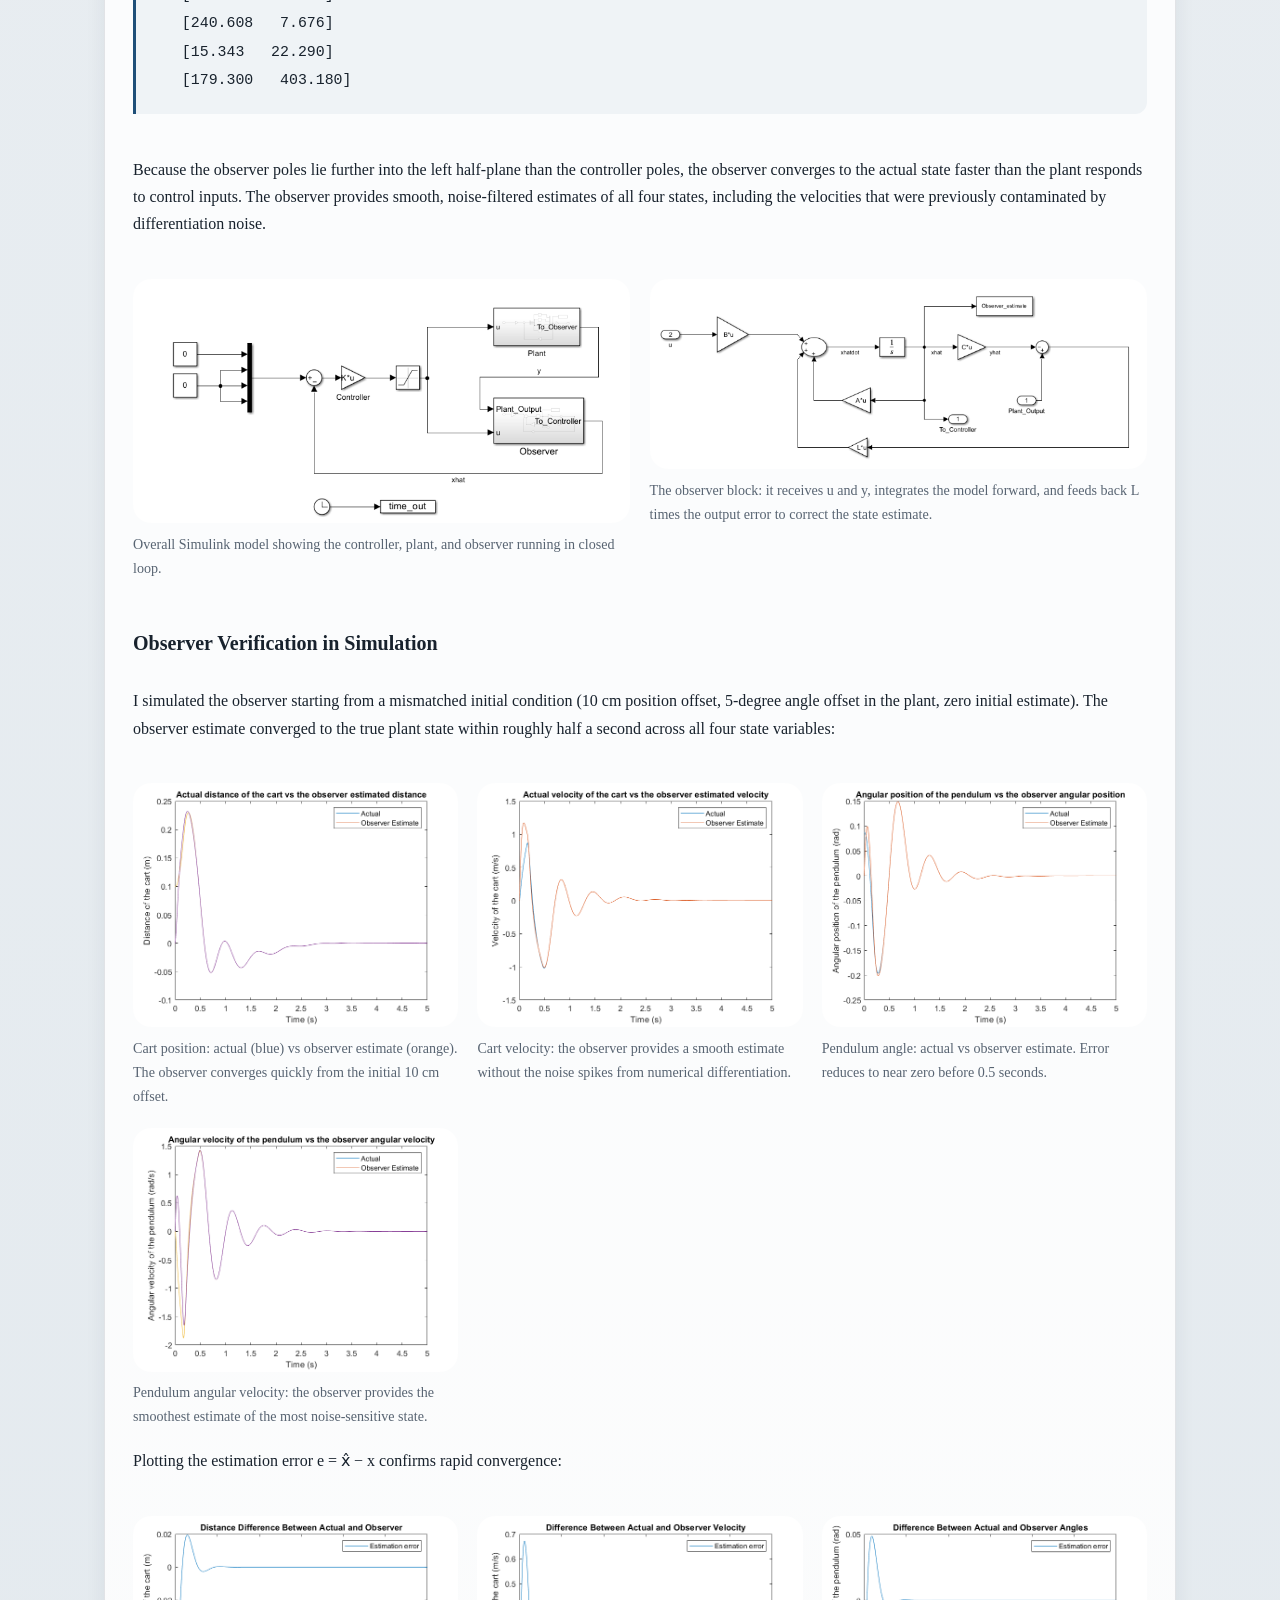
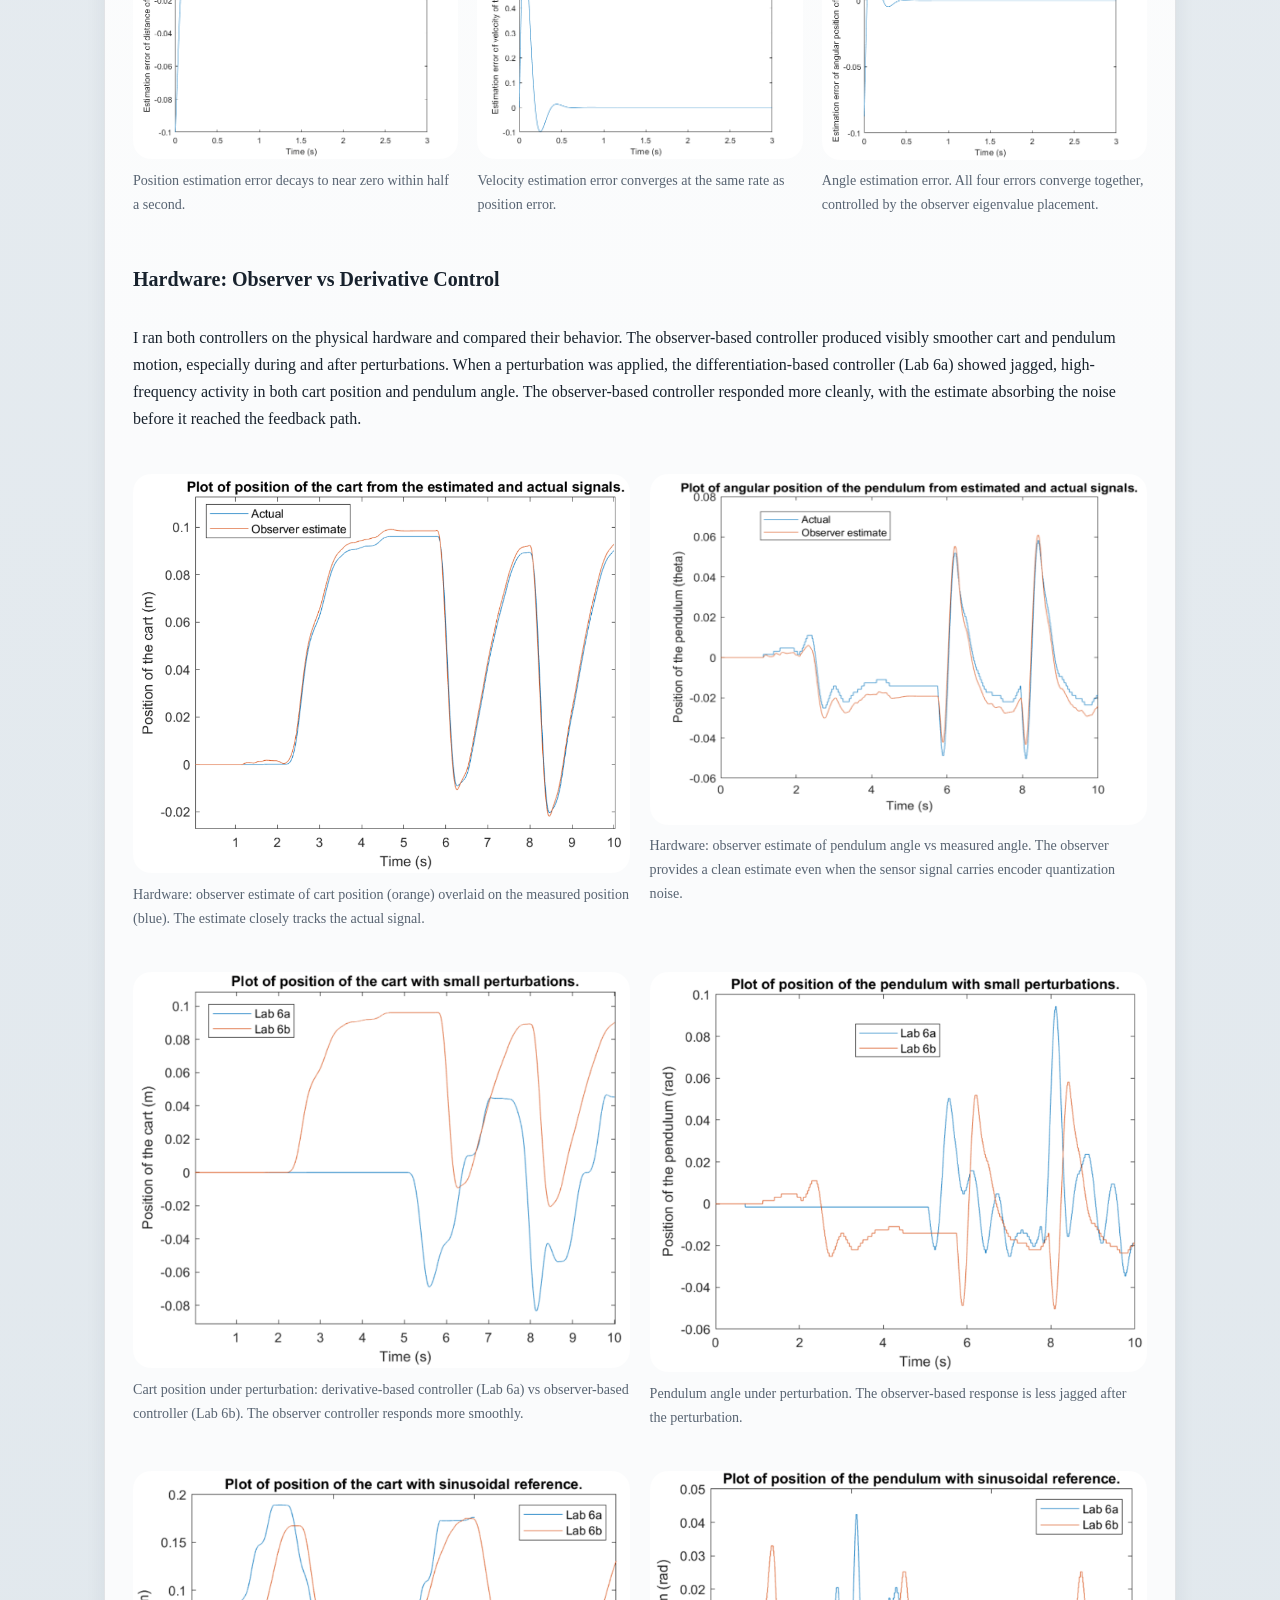
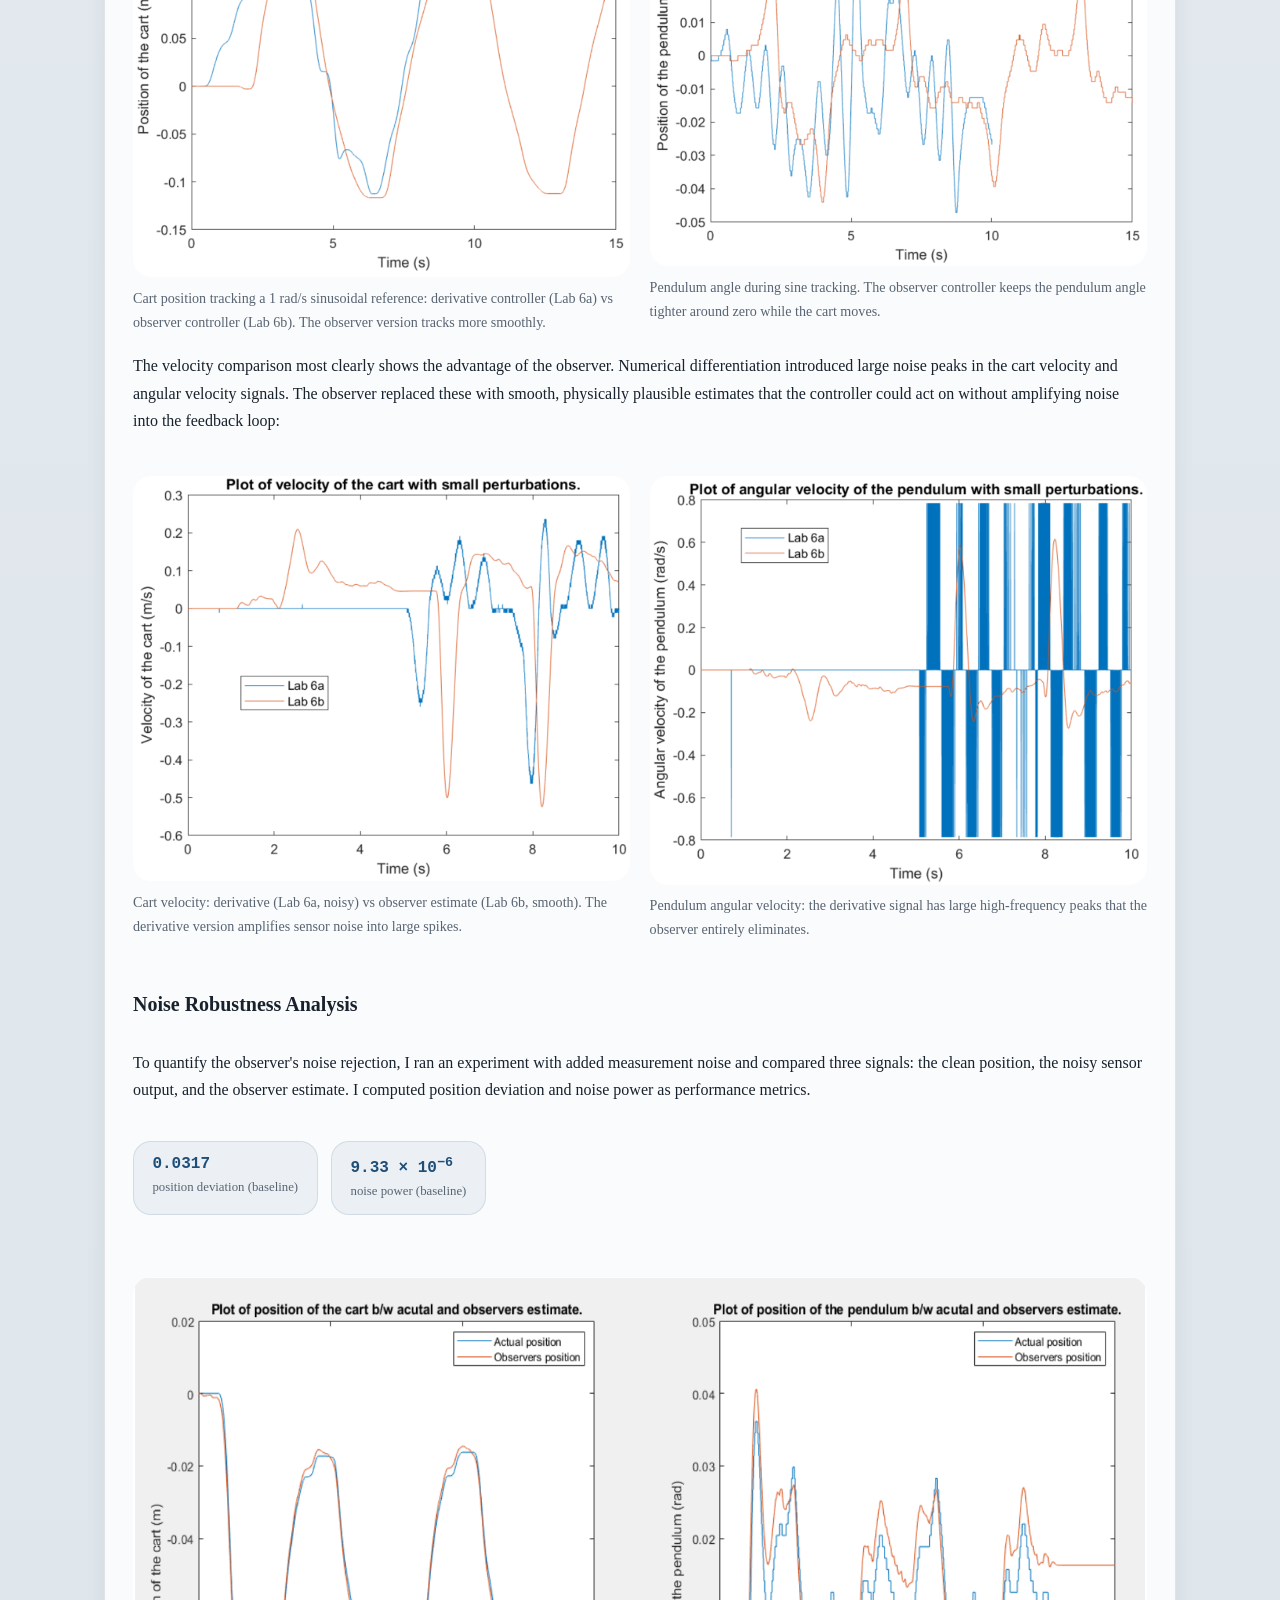
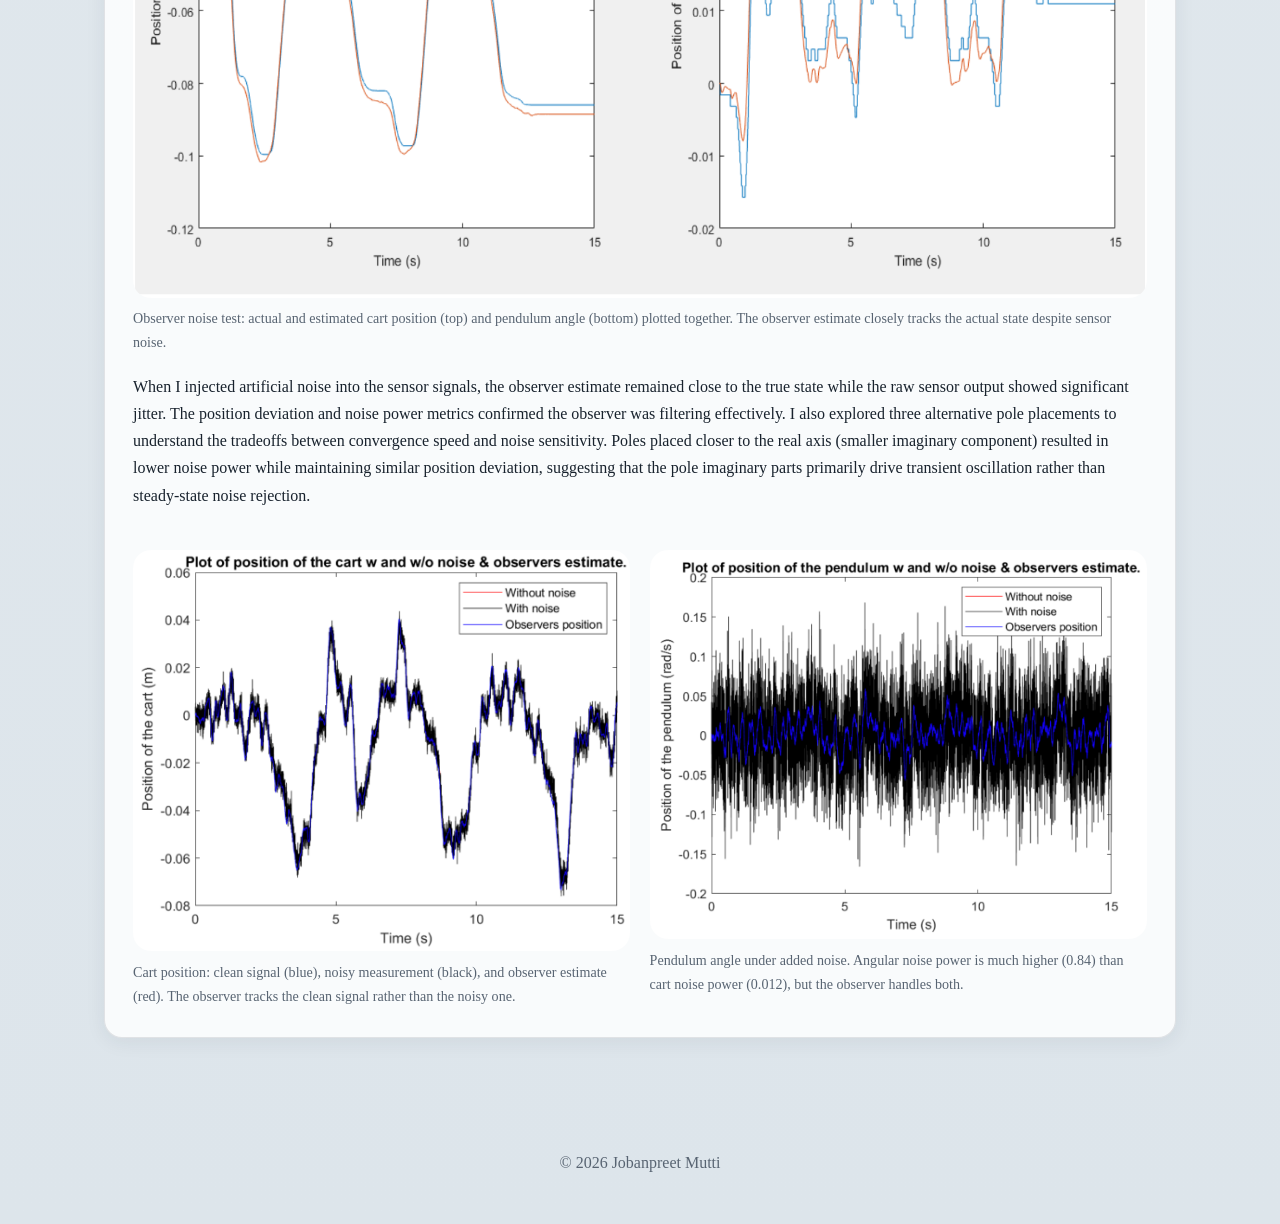
==== commit cdc8773a: "Revert "Add ME 131 Vehicle Dynamics and Control dropdown to coursework page" This reverts commit a95" ====
--- a/controls-coursework.html
+++ b/controls-coursework.html
@@ -419,119 +419,6 @@
                 </div>
             </details>
 
-            <!-- ═══════════════════════════════════════════════════════════
-                 ME 131: VEHICLE DYNAMICS AND CONTROL
-            ═══════════════════════════════════════════════════════════ -->
-            <details class="course-section">
-                <summary>
-                    <span>Vehicle Dynamics and Control: Tire Modeling, Traction Control, and Electronic Stability Control</span>
-                </summary>
-                <div class="course-section-body">
-
-                    <p class="course-intro-text">
-                        This course covered the dynamics of ground vehicles from first principles: deriving equations of motion for the bicycle model, characterizing tire force generation through the Pacejka model, and building active safety controllers that operate within the physical limits of tire-road contact. The major projects were a traction control system to prevent wheel slip during hard acceleration, identification of real tire parameters from experimental data, and a discrete-time LQR Electronic Stability Control (ESC) system that applies corrective yaw moments via differential braking to keep a vehicle on its intended path.
-                    </p>
-
-                    <!-- ─── SECTION 1: VEHICLE MODEL ─── -->
-                    <h3 class="subsection-h3">Bicycle Model and Vehicle Dynamics</h3>
-                    <p>
-                        The foundation of the course was the bicycle model: a planar vehicle representation with two axles that captures the essential lateral and yaw dynamics without modeling each wheel independently. The six-state model tracks longitudinal velocity v<sub>x</sub>, lateral velocity v<sub>y</sub>, yaw angle &psi;, yaw rate r, and global position (X, Y). The linearized equations of motion around a steady forward speed give a 2x2 state-space system in v<sub>y</sub> and r:
-                    </p>
-                    <div class="equation-block">
-                        v&#775;<sub>y</sub> = &minus;2(C<sub>f</sub> + C<sub>r</sub>)/mv<sub>x</sub> &middot; v<sub>y</sub> &minus; [2(C<sub>f</sub>l<sub>f</sub> &minus; C<sub>r</sub>l<sub>r</sub>)/mv<sub>x</sub> + v<sub>x</sub>] &middot; r + 2C<sub>f</sub>/m &middot; &delta;<br><br>
-                        r&#775; = &minus;2(C<sub>f</sub>l<sub>f</sub> &minus; C<sub>r</sub>l<sub>r</sub>)/I<sub>z</sub>v<sub>x</sub> &middot; v<sub>y</sub> &minus; 2(C<sub>f</sub>l<sub>f</sub>&sup2; + C<sub>r</sub>l<sub>r</sub>&sup2;)/I<sub>z</sub>v<sub>x</sub> &middot; r + 2l<sub>f</sub>C<sub>f</sub>/I<sub>z</sub> &middot; &delta;
-                    </div>
-                    <p>
-                        I implemented this model in both MATLAB and Simulink, simulating the open-loop response to a driver steering input and comparing the linear model against an ODE-based nonlinear simulation. The vehicle parameters used throughout were those of a 2237 kg sedan with front cornering stiffness C<sub>f</sub> = 59,563 N/rad and rear cornering stiffness C<sub>r</sub> = 88,998 N/rad.
-                    </p>
-                    <div class="figure-grid">
-                        <div class="inline-figure">
-                            <img src="assets/controls%20coursework/me131-bicycle-block.png" alt="Simulink block diagram of the bicycle model">
-                            <p class="figure-caption">Simulink block diagram implementing the bicycle model state equations for lateral and yaw dynamics.</p>
-                        </div>
-                        <div class="inline-figure">
-                            <img src="assets/controls%20coursework/me131-bicycle-block-2.png" alt="Extended bicycle model Simulink diagram">
-                            <p class="figure-caption">Extended model incorporating global position integration to compute the full vehicle trajectory in the X-Y plane.</p>
-                        </div>
-                    </div>
-                    <div class="figure-grid">
-                        <div class="inline-figure">
-                            <img src="assets/controls%20coursework/me131-position-response.png" alt="Vehicle position response simulation">
-                            <p class="figure-caption">Simulated vehicle position trajectory in response to a step steering input.</p>
-                        </div>
-                        <div class="inline-figure">
-                            <img src="assets/controls%20coursework/me131-velocity-response.png" alt="Vehicle velocity response simulation">
-                            <p class="figure-caption">Lateral and longitudinal velocity response of the bicycle model to the same steering input.</p>
-                        </div>
-                    </div>
-
-                    <!-- ─── SECTION 2: CONTROL DESIGN ─── -->
-                    <h3 class="subsection-h3">PID and LQR Controller Design</h3>
-                    <p>
-                        Before moving to vehicle-specific control, I worked through closed-loop controller design on a mass-spring-damper system as a reference plant. I designed a PI controller to meet steady-state tracking requirements and a PID controller to meet both steady-state and transient specifications, tuning gains analytically using pole placement and verifying performance in simulation. The closed-loop block diagram, step responses, and a comparison table of performance metrics across gain configurations were documented.
-                    </p>
-                    <div class="figure-grid">
-                        <div class="inline-figure">
-                            <img src="assets/controls%20coursework/me131-pid-block.png" alt="Closed-loop PID block diagram for mass-spring-damper">
-                            <p class="figure-caption">Closed-loop block diagram for the PID-controlled mass-spring-damper system built in Simulink.</p>
-                        </div>
-                        <div class="inline-figure">
-                            <img src="assets/controls%20coursework/me131-pid-mass-spring.png" alt="Mass-spring-damper system schematic">
-                            <p class="figure-caption">Mass-spring-damper plant used as the reference system for PID and LQR controller design exercises.</p>
-                        </div>
-                    </div>
-                    <p>
-                        I then implemented a Linear Quadratic Regulator (LQR) for the same plant, formulating the cost function and solving the algebraic Riccati equation in MATLAB to compute the optimal gain matrix. Comparing LQR against the hand-tuned PID showed that LQR naturally traded off settling time and control effort according to the Q and R weighting matrices.
-                    </p>
-
-                    <!-- ─── SECTION 3: TRACTION CONTROL ─── -->
-                    <h3 class="subsection-h3">Traction Control System</h3>
-                    <p>
-                        Traction control prevents driven wheels from spinning during acceleration by limiting the engine torque when the tire slip ratio exceeds a safe threshold. The slip ratio &sigma; is defined as the normalized difference between wheel surface speed and vehicle speed:
-                    </p>
-                    <div class="equation-block">
-                        &sigma; = (r<sub>e</sub>&omega; &minus; v) / r<sub>e</sub>&omega;
-                    </div>
-                    <p>
-                        The tire force peaks at a slip ratio of roughly &sigma;<sub>max</sub> = 0.041 and decreases sharply beyond that point. I modeled the powertrain dynamics including engine inertia J<sub>e</sub>, drivetrain ratio R, and effective wheel radius r<sub>e</sub>, then designed a slip ratio controller that commanded engine torque reductions to keep &sigma; near the peak-force point. The vehicle mass was 1631 kg with a road friction coefficient of &mu; = 0.6. I simulated the controlled and uncontrolled cases in Simulink, showing that without traction control the wheel spins up and tire force collapses, while the controlled system maintains near-peak longitudinal force throughout the acceleration event.
-                    </p>
-
-                    <!-- ─── SECTION 4: TIRE IDENTIFICATION ─── -->
-                    <h3 class="subsection-h3">Tire Parameter Identification</h3>
-                    <p>
-                        Real tire forces are nonlinear and depend on the tire slip angle &alpha; and the combined longitudinal-lateral loading. I used experimental data collected from a 1:10 scale BARC vehicle at both high-friction and low-friction surfaces to identify the Pacejka "magic formula" tire model parameters. The Pacejka model expresses lateral tire force as:
-                    </p>
-                    <div class="equation-block">
-                        F<sub>y</sub>(&alpha;) = D &middot; sin(C &middot; arctan(B&alpha; &minus; E(B&alpha; &minus; arctan(B&alpha;))))
-                    </div>
-                    <p>
-                        I wrote MATLAB code to fit the four Pacejka parameters (B, C, D, E) to the measured force-slip data by minimizing a least-squares cost function using nonlinear optimization. The fitted curves showed good agreement with the measured data at both friction levels, and the identified parameters were then used directly in the full-vehicle ESC simulation to give the tire model physical grounding from real experimental measurements rather than textbook values.
-                    </p>
-
-                    <!-- ─── SECTION 5: ELECTRONIC STABILITY CONTROL ─── -->
-                    <h3 class="subsection-h3">Electronic Stability Control via Discrete-Time LQR</h3>
-                    <p>
-                        The capstone project was an Electronic Stability Control system. ESC keeps a vehicle on its intended path during limit cornering by applying asymmetric braking forces at individual wheels to generate a corrective yaw moment M<sub>z</sub>. The controller I designed had three components:
-                    </p>
-                    <p>
-                        <strong>Reference generator:</strong> Given driver steering input &delta; and longitudinal speed v<sub>x</sub>, compute the yaw rate and lateral velocity the vehicle should have if it were following a steady-state circular arc at the friction limit. This defines a physically achievable reference that the ESC drives toward.
-                    </p>
-                    <p>
-                        <strong>Discrete-time LQR controller:</strong> The linearized bicycle model is discretized at 10 ms and a dLQR gain K is computed offline using MATLAB's <code>dlqr()</code>. At each timestep, the controller computes the required corrective yaw moment as:
-                    </p>
-                    <div class="equation-block">
-                        M<sub>z</sub> = &minus;K [v<sub>y</sub> &minus; v<sub>y,ref</sub> ; r &minus; r<sub>ref</sub>]
-                    </div>
-                    <p>
-                        <strong>Braking logic:</strong> The computed M<sub>z</sub> is distributed to individual wheel brake forces using the combined tire force model. Applying braking force on the outer front wheel generates an understeer-correcting moment; applying it on the inner rear wheel generates an oversteer-correcting moment. The braking logic determines which wheels to brake and by how much, subject to the friction limits of each tire.
-                    </p>
-                    <p>
-                        I simulated a hard lane-change maneuver with a 14-degree front steering input at 10 m/s with road friction &mu; = 0.6. Without ESC the vehicle oversteers significantly, with the yaw rate and lateral velocity diverging from the reference. With ESC on, the controller brought both states close to their references throughout the maneuver, and the X-Y trajectory showed the vehicle completing the maneuver on a tighter, more controlled path. Tire slip angle plots confirmed that ESC produced understeer behavior: the front slip angles grew larger than without ESC, which is the intended safety-biased response.
-                    </p>
-
-                </div>
-            </details>
-
         </div>
     </main>
 
